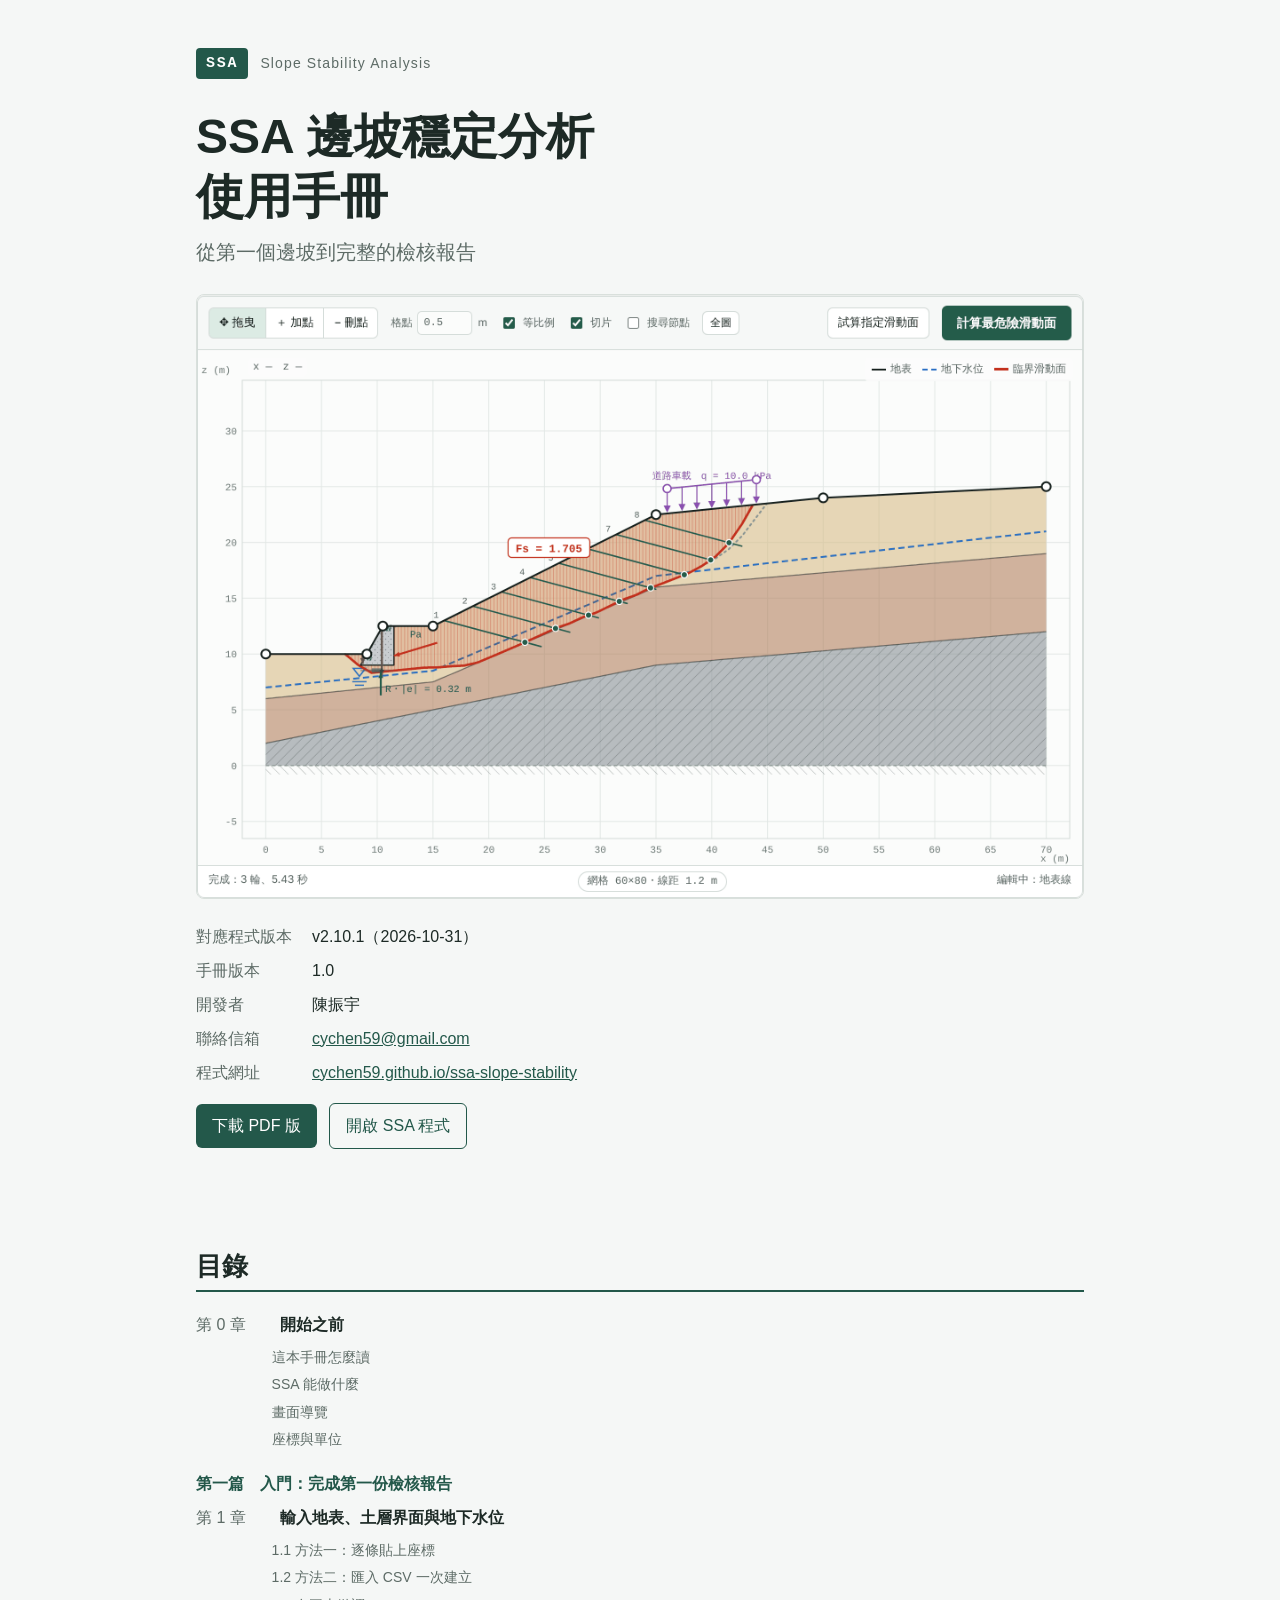
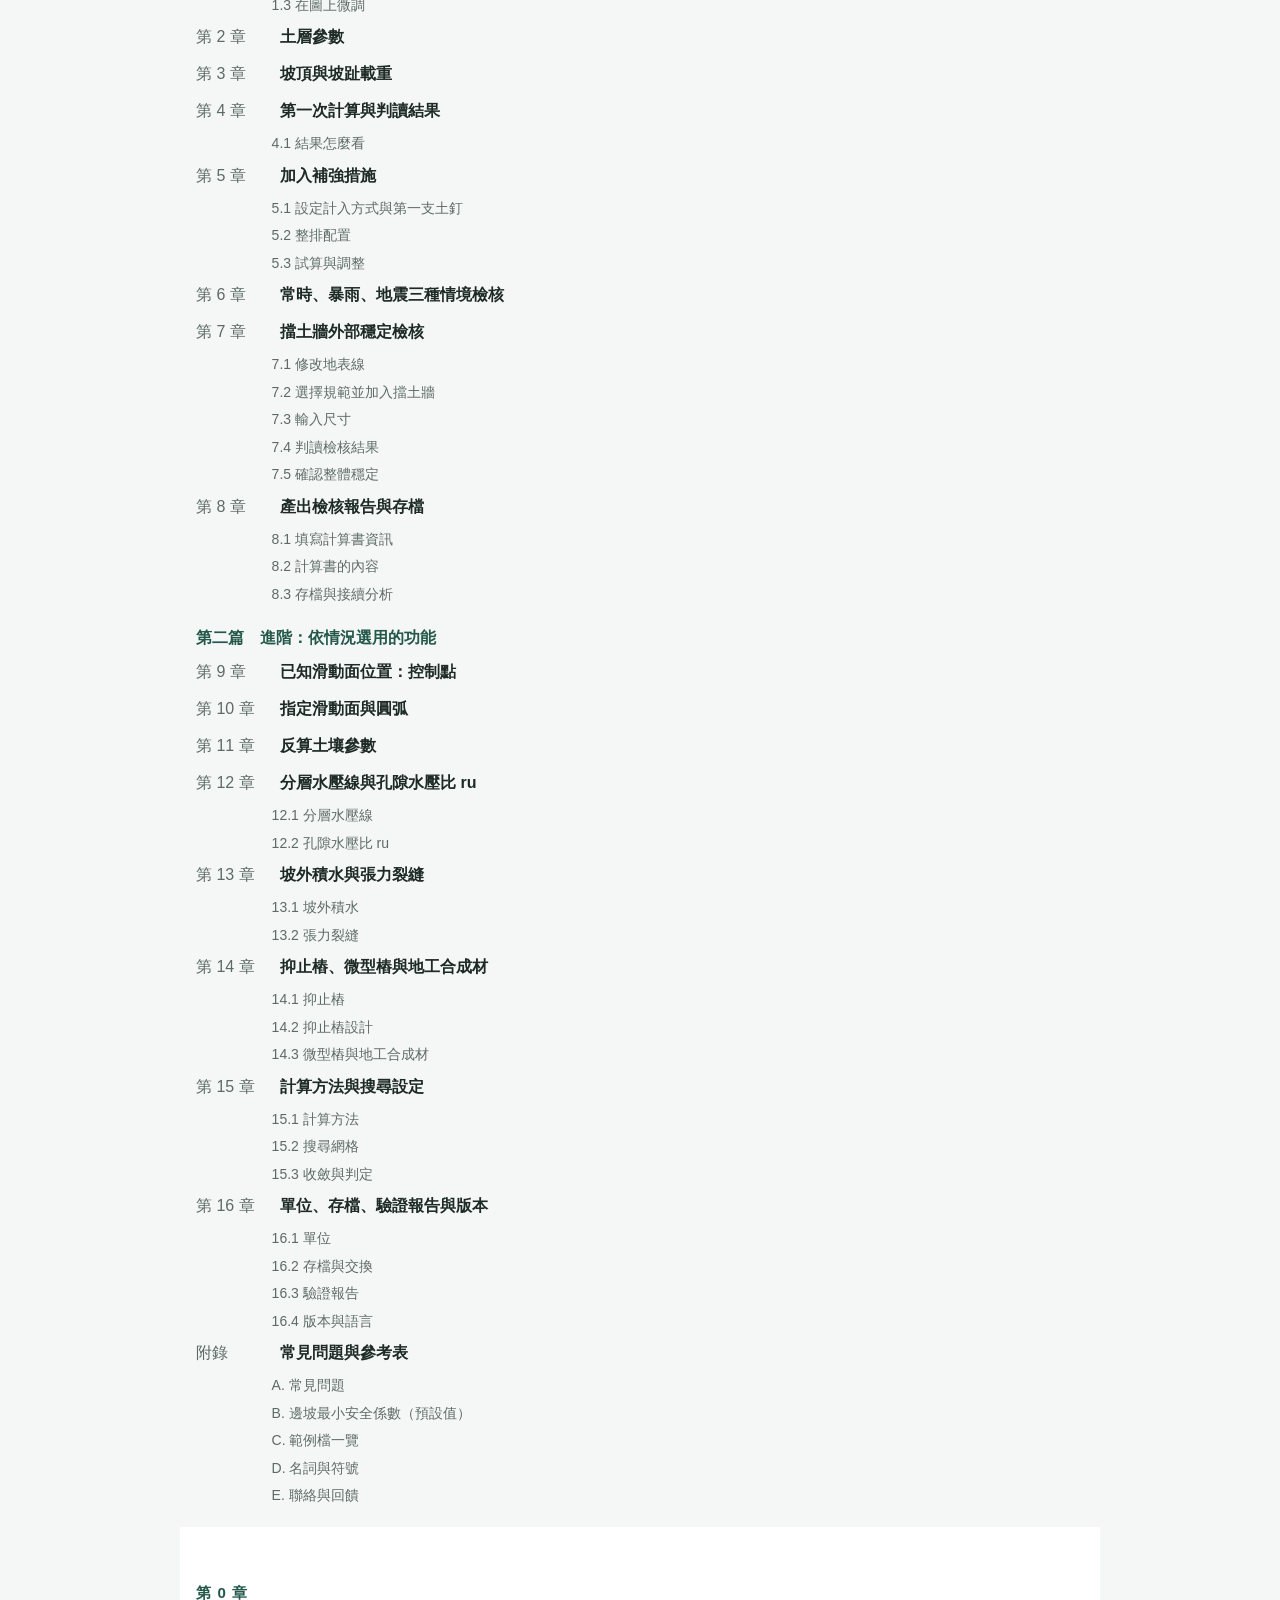
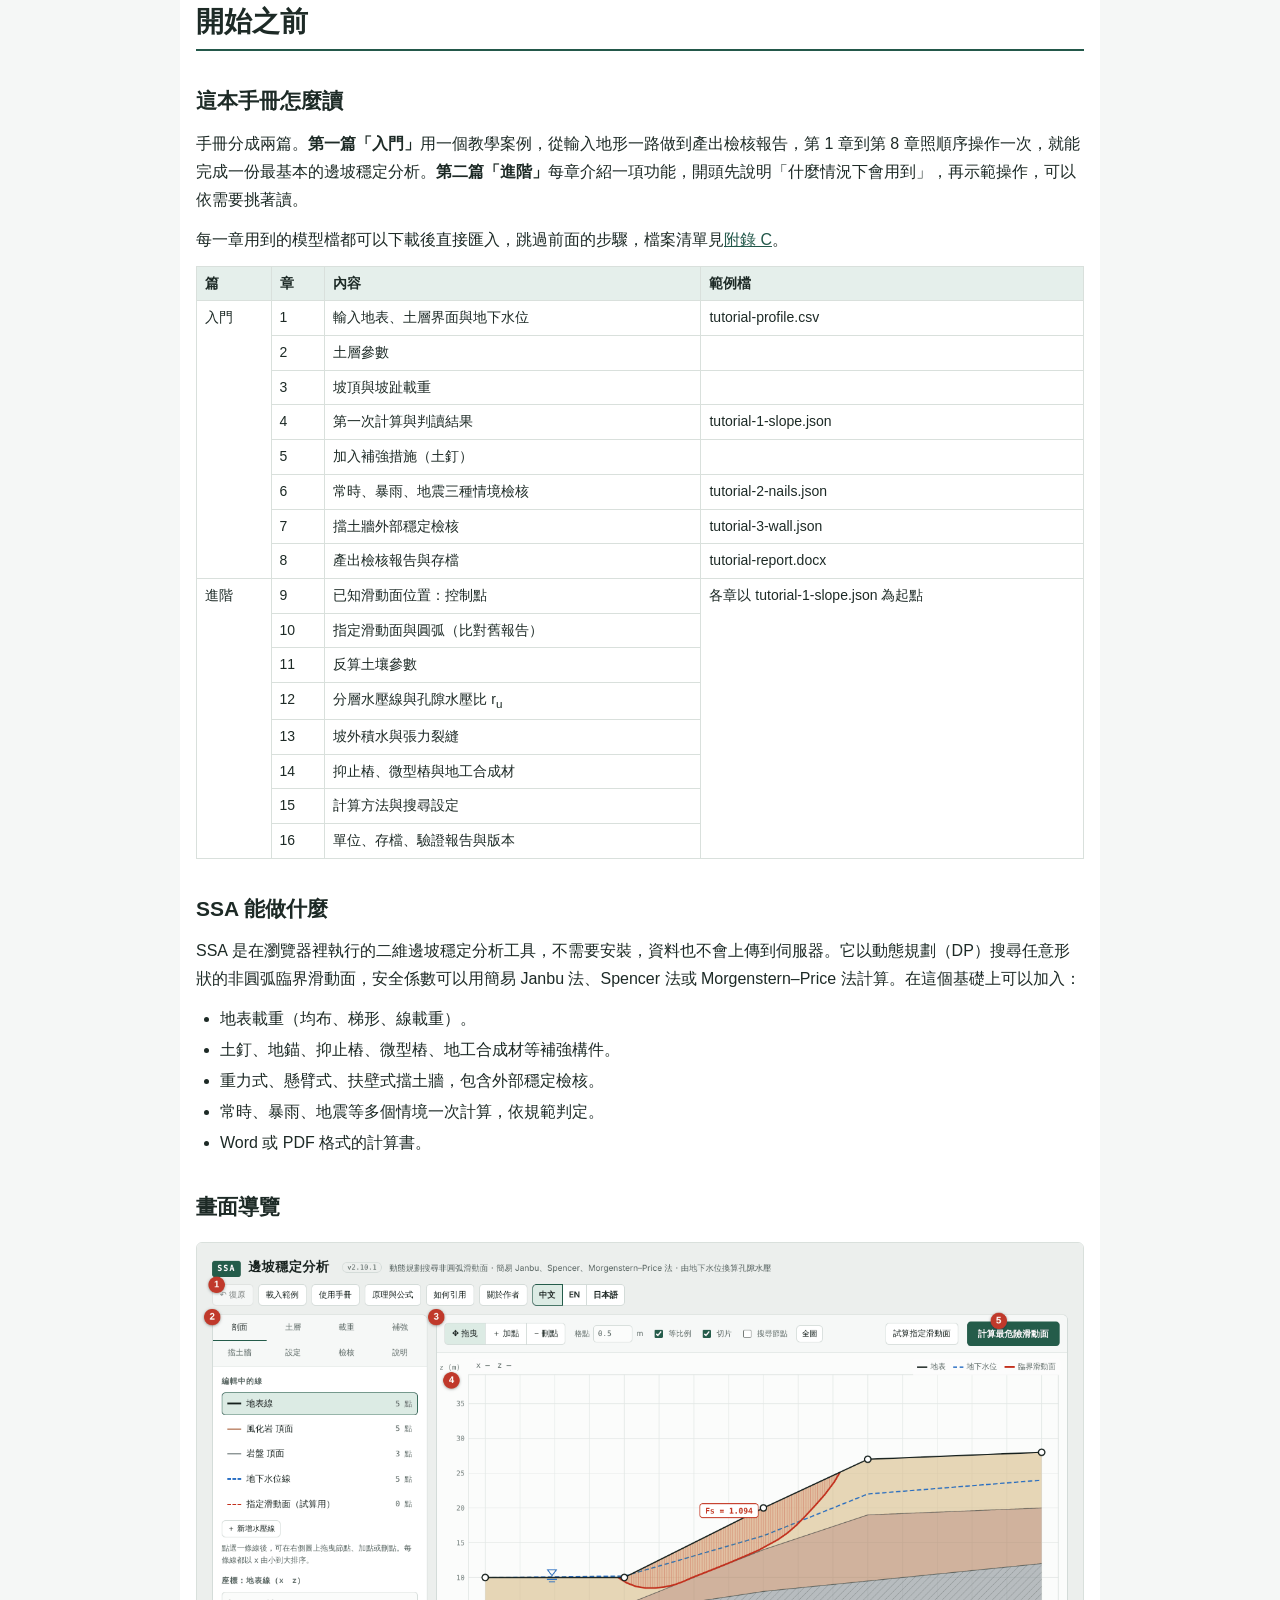
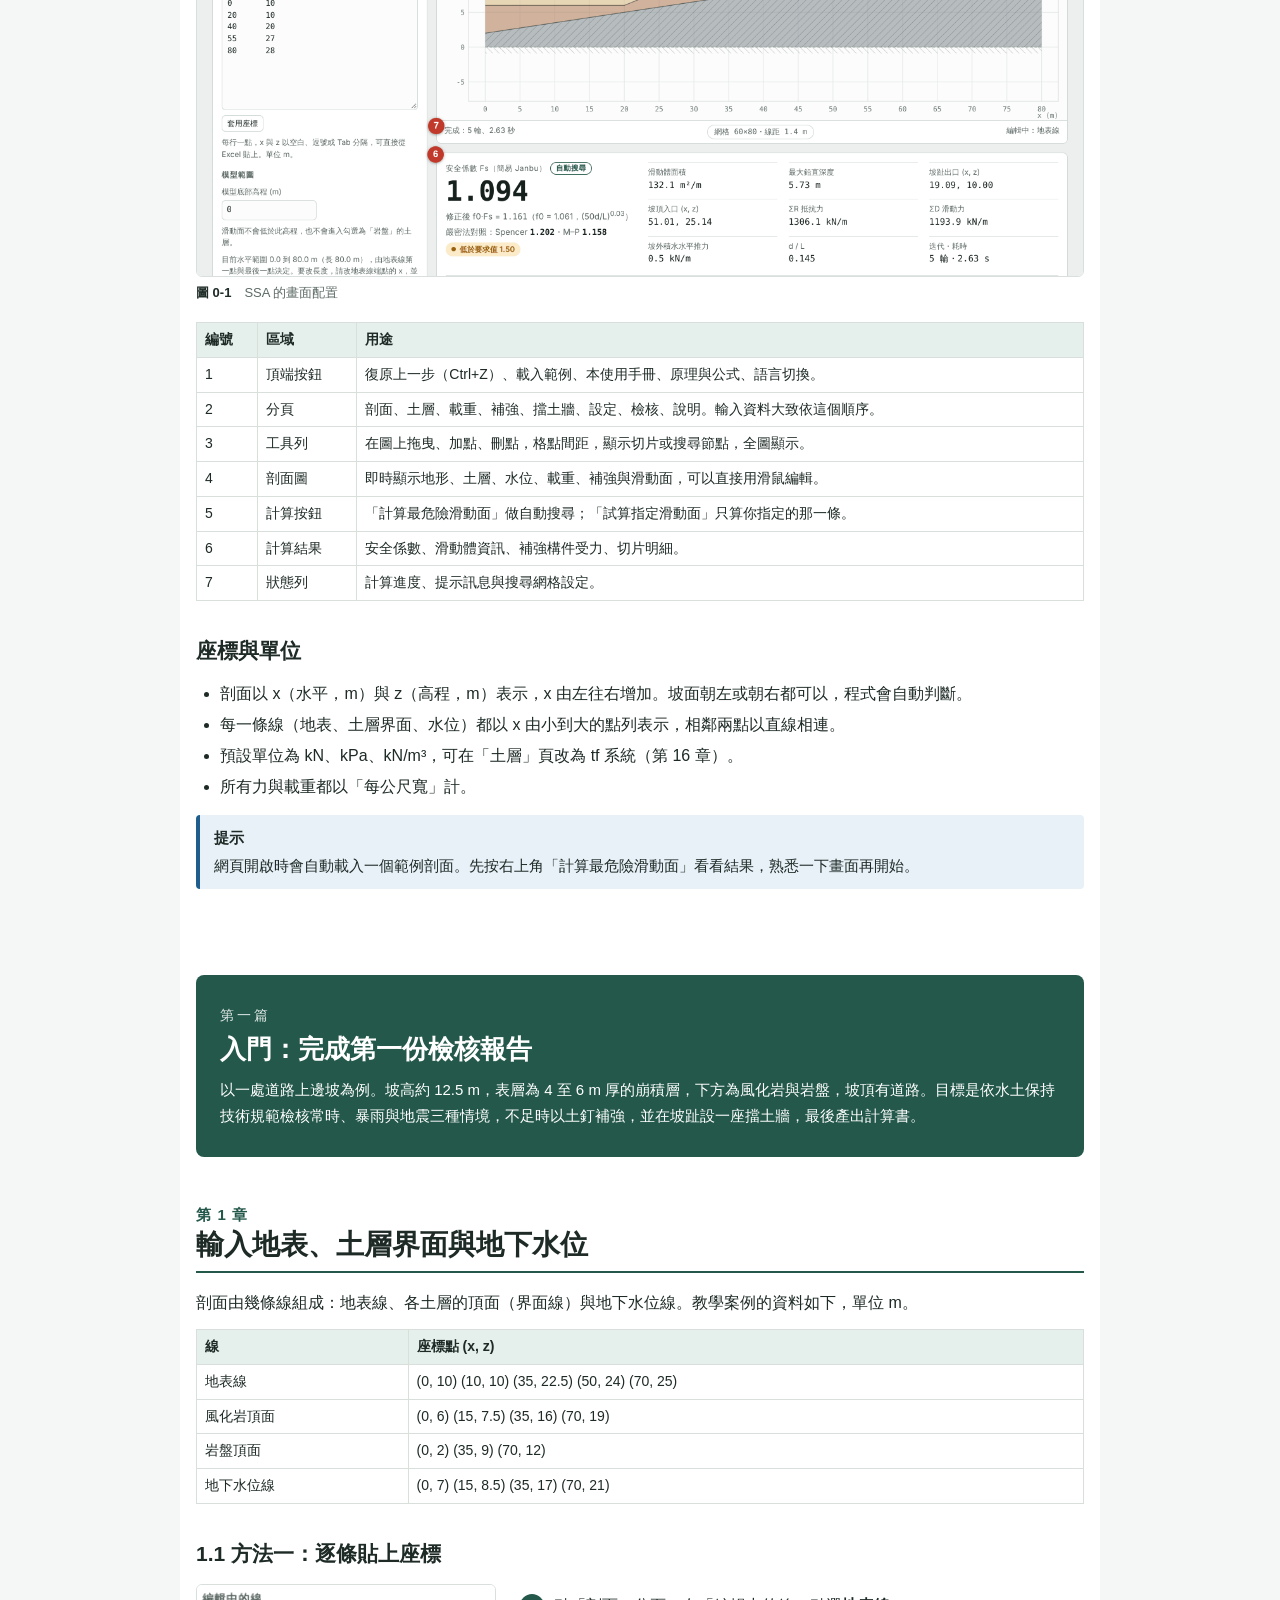
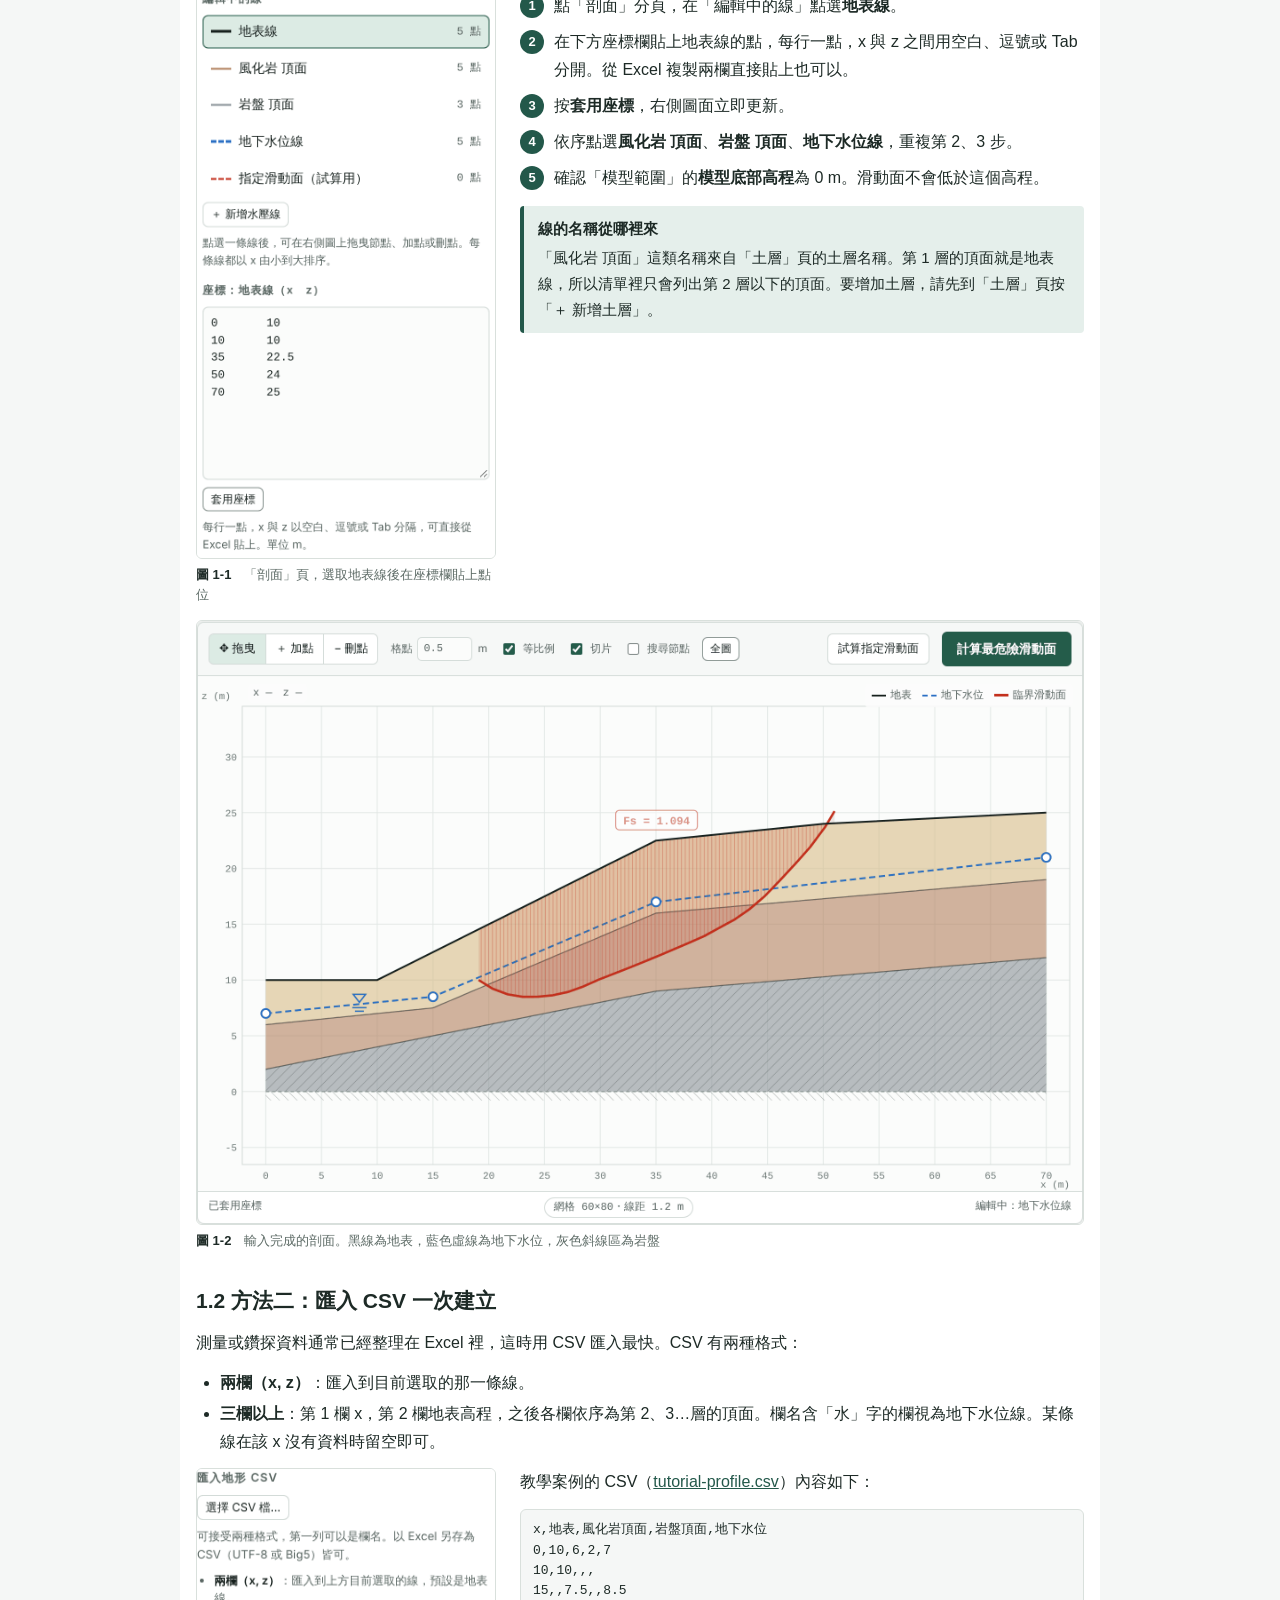
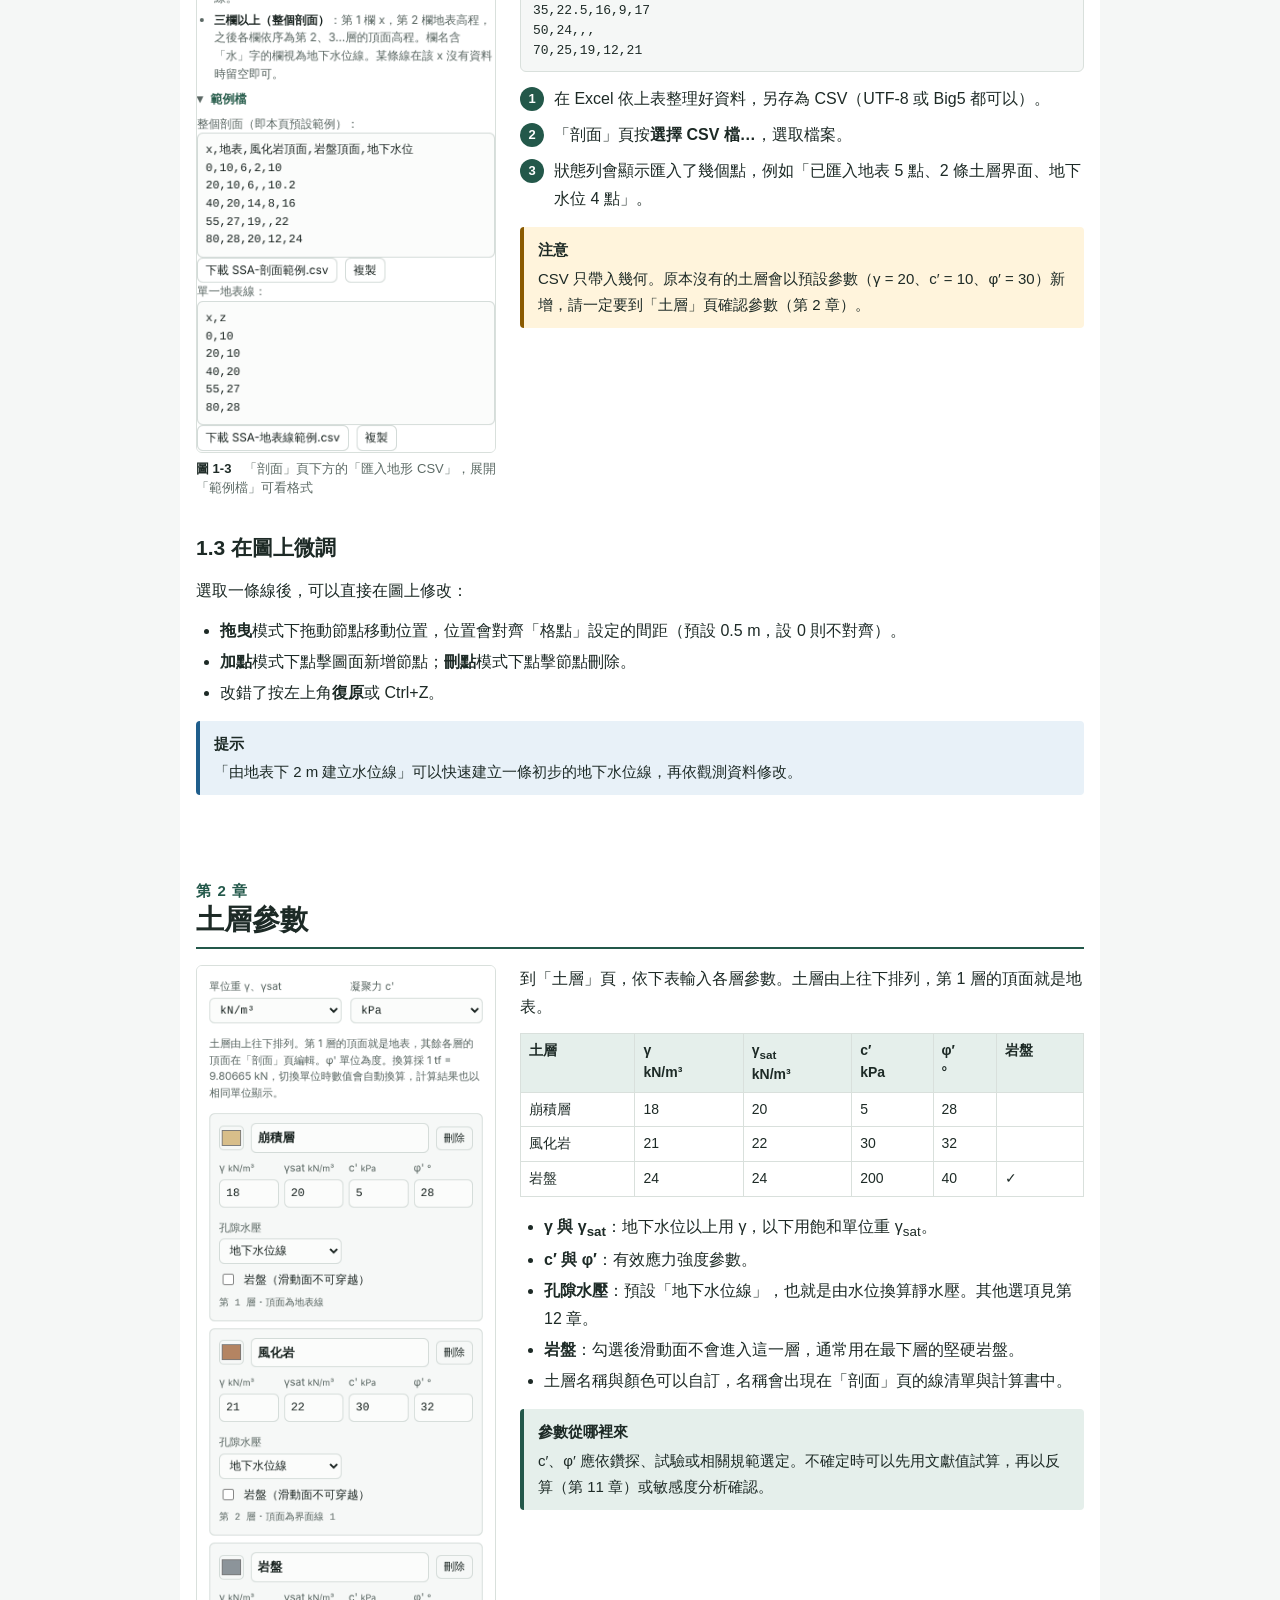
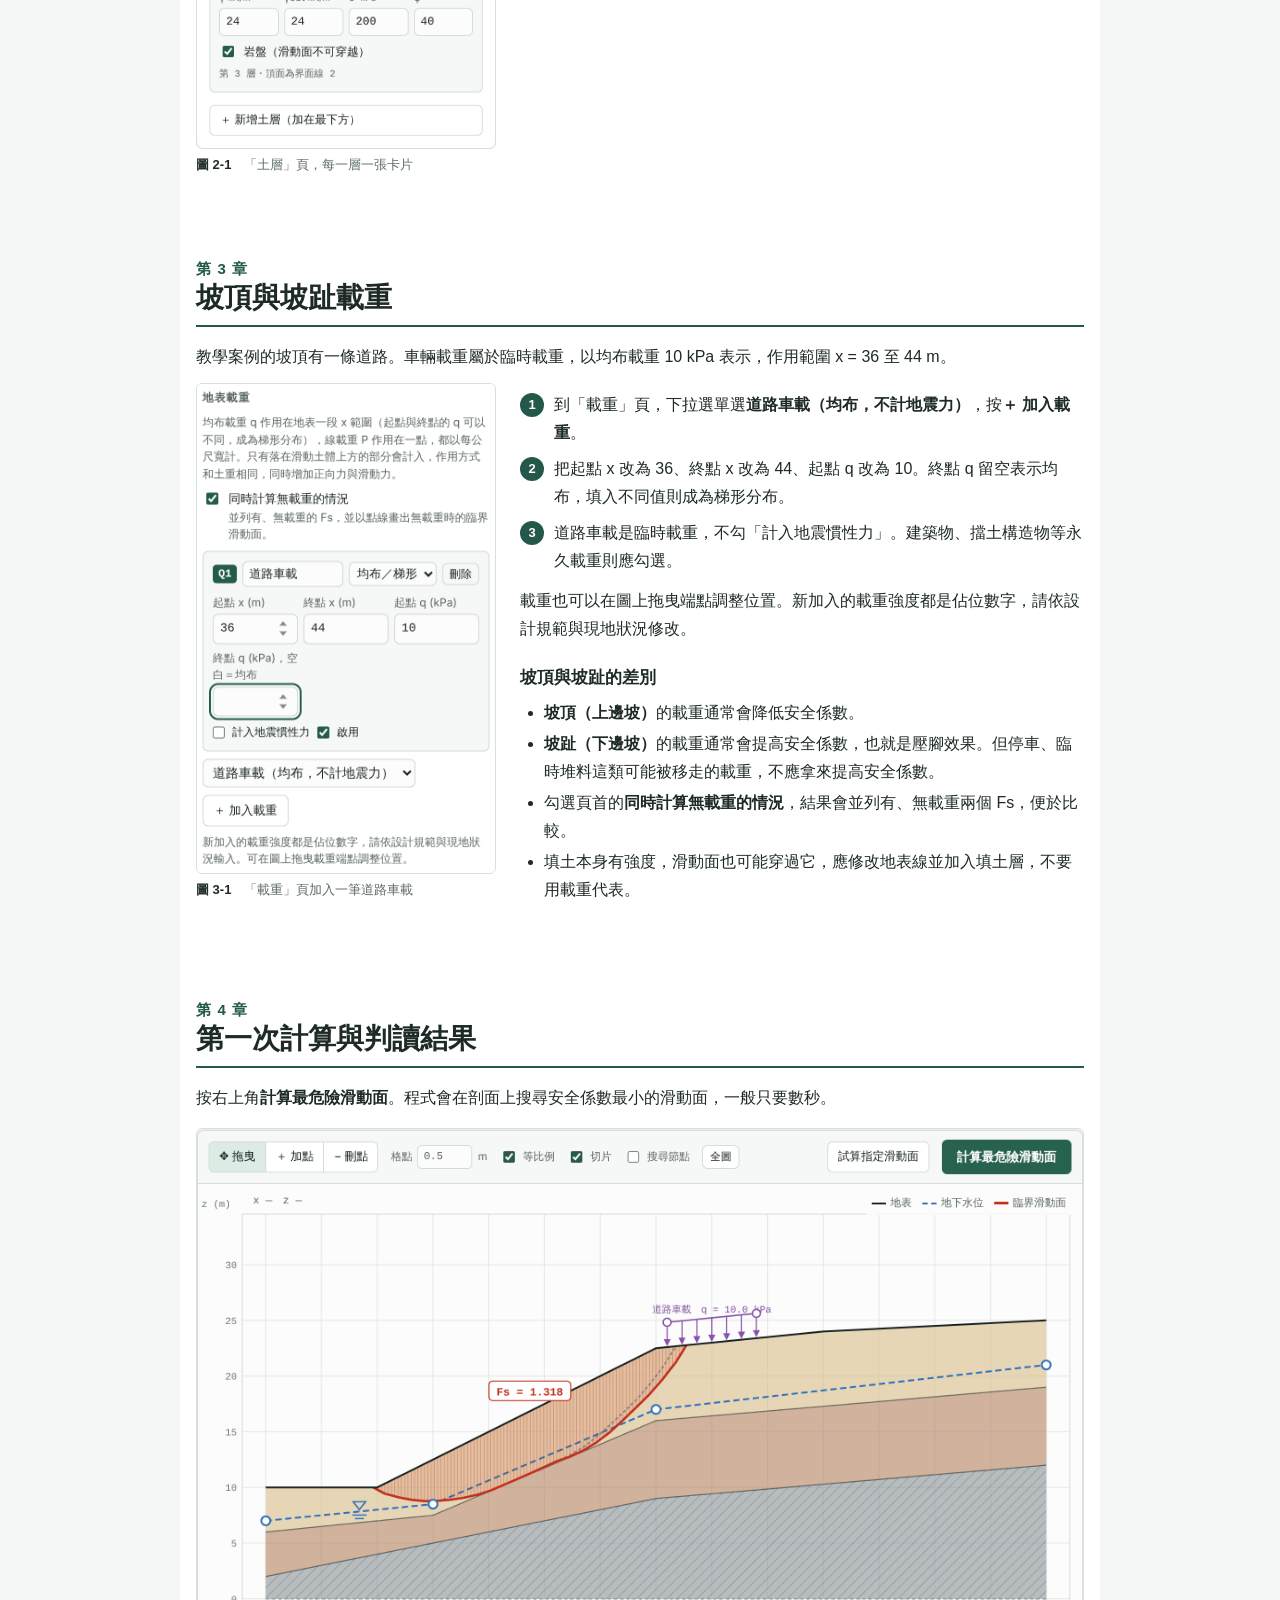
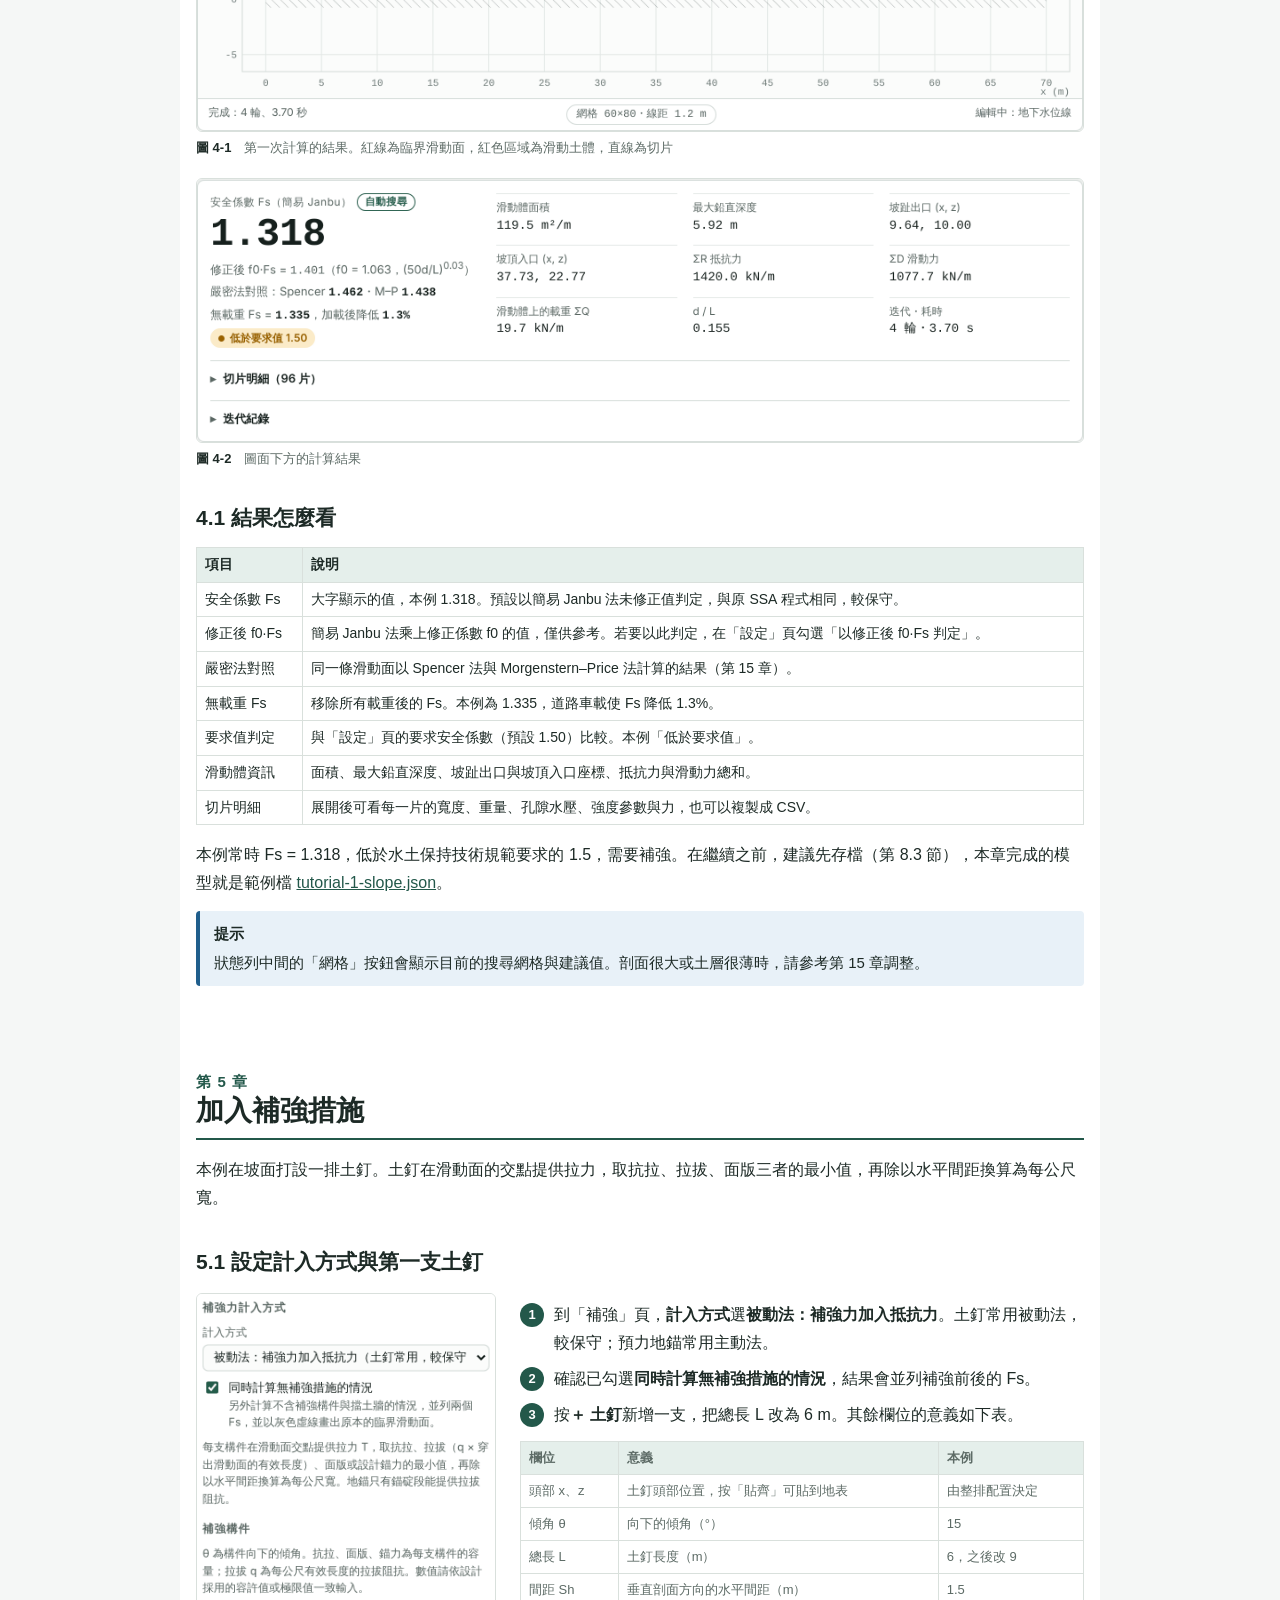
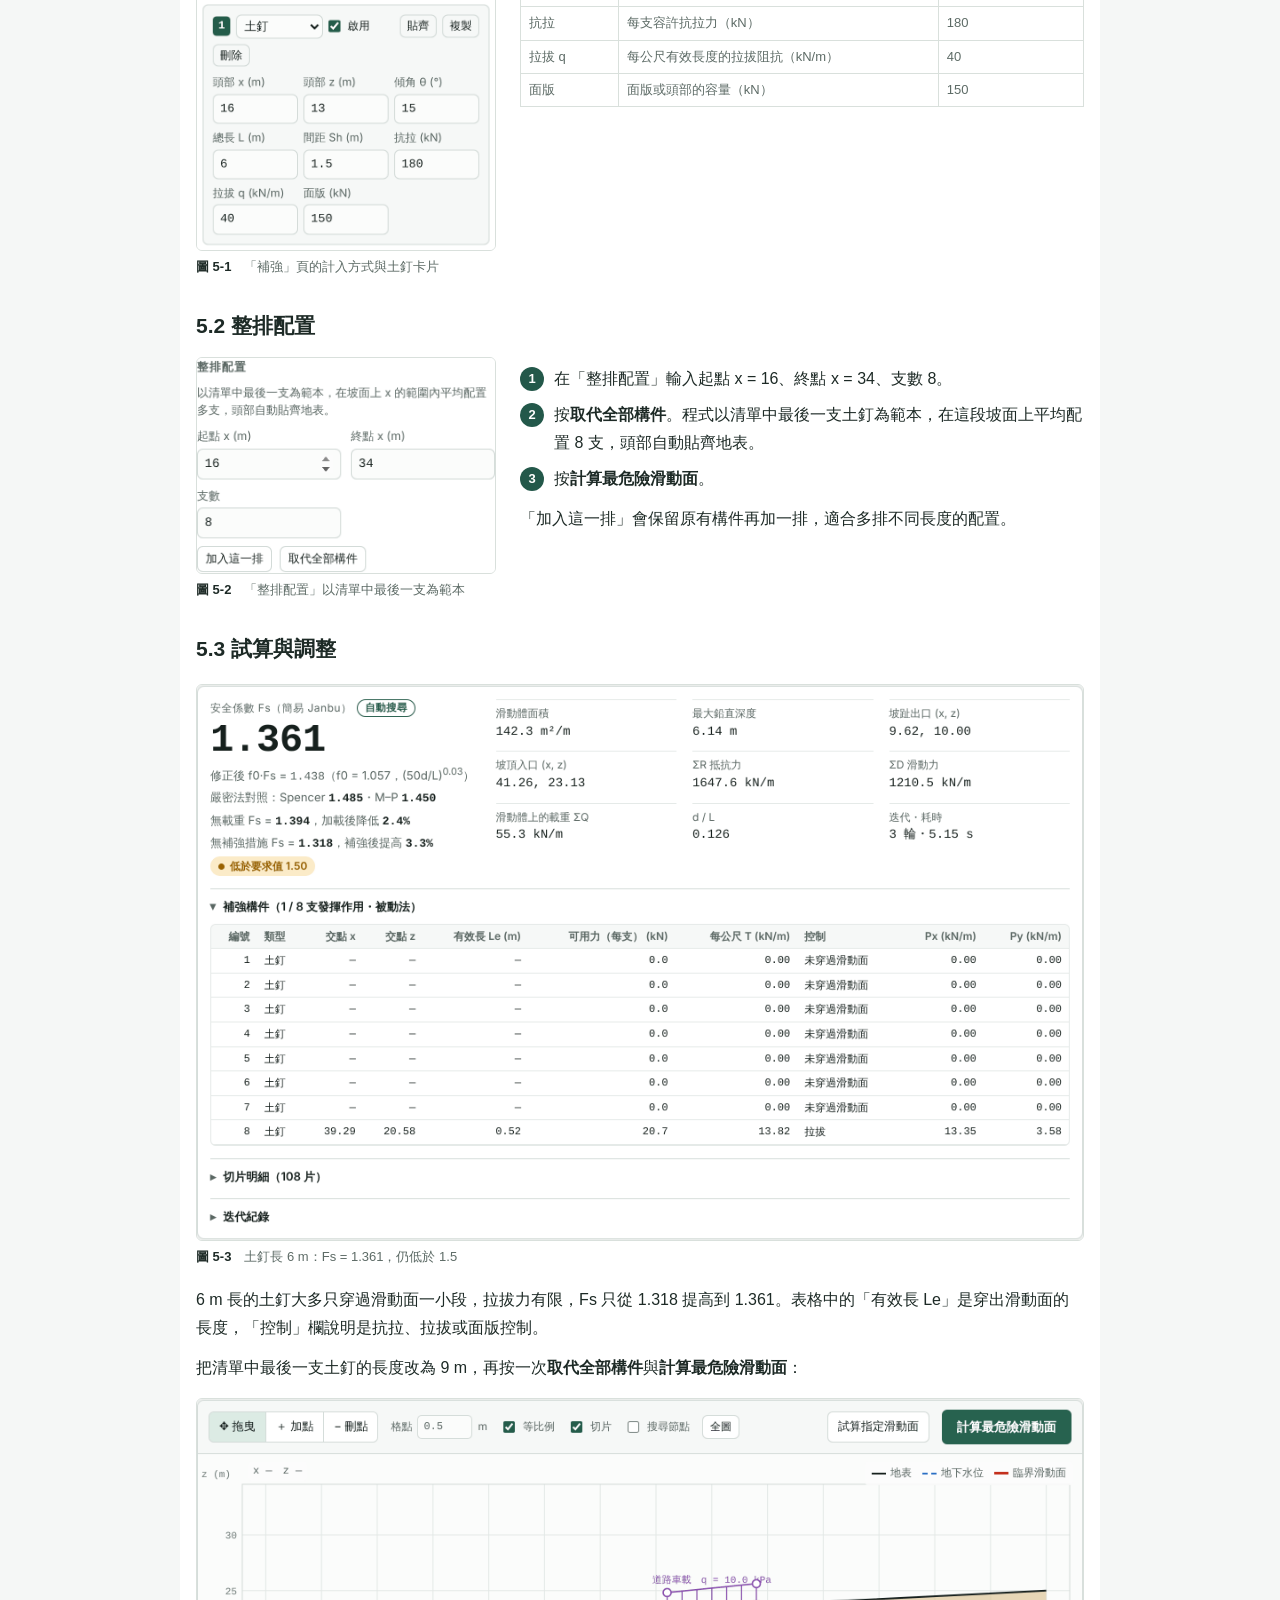
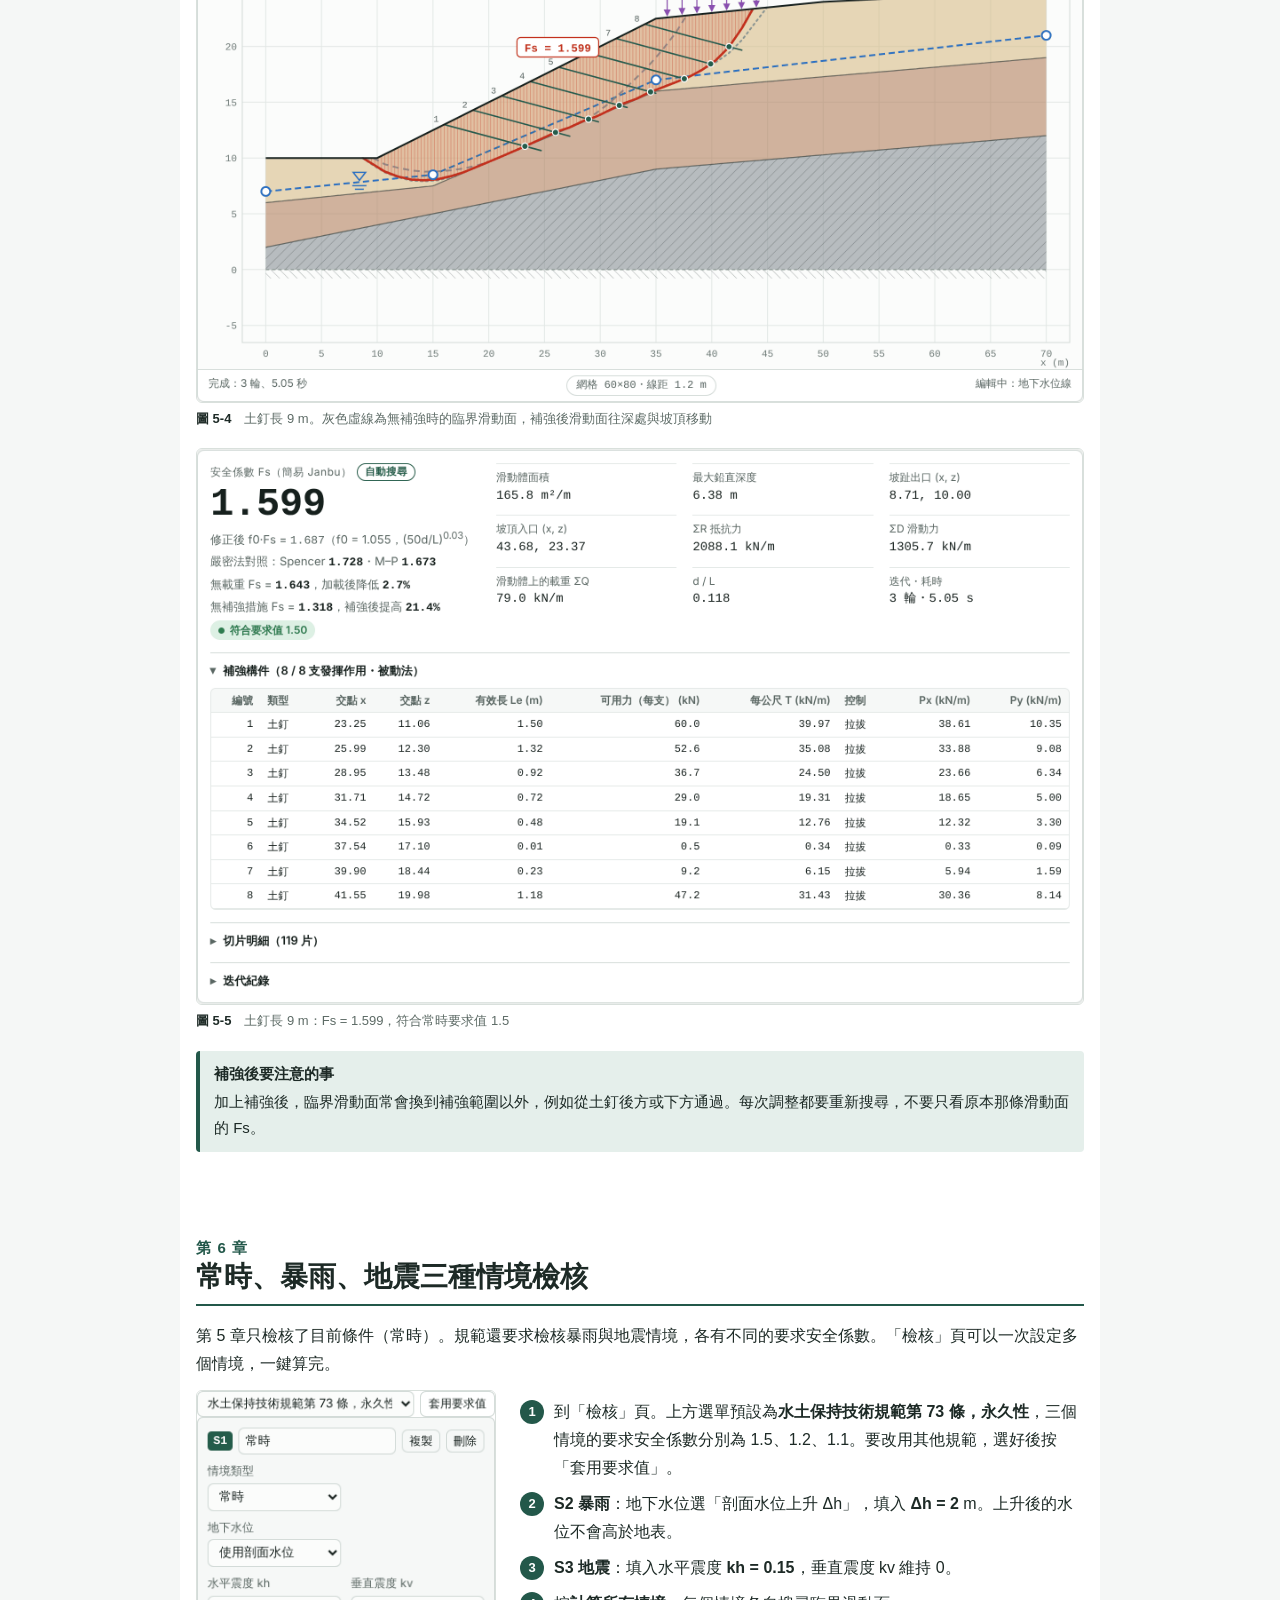
==== manual/index.html @ 5b6045b3 "提供作業手冊下載 提供作業手冊下載" ====
<!doctype html>
<html lang="zh-Hant">
<head>
<meta charset="utf-8">
<meta name="viewport" content="width=device-width, initial-scale=1">
<title>SSA 邊坡穩定分析 使用手冊</title>
<meta name="description" content="SSA 邊坡穩定分析網頁工具的使用手冊，從第一個邊坡到完整的檢核報告，再逐步介紹進階功能。">
<link rel="stylesheet" href="manual.css">
</head>
<body>
<!-- 手冊對應的程式版本：建置時會與 ../index.html 的 SSA_VERSION 比對 -->
<div id="meta" data-ssa-version="2.10.1" data-ssa-date="2026-10-31" data-manual-version="1.0" hidden></div>

<header class="cover" id="cover">
  <div class="cover-top"><span class="mark">SSA</span><span class="cover-kicker">Slope Stability Analysis</span></div>
  <h1>SSA 邊坡穩定分析<br>使用手冊</h1>
  <p class="cover-sub">從第一個邊坡到完整的檢核報告</p>
  <img class="cover-img" src="img/07-board-global.png" alt="教學案例：加入土釘與坡趾擋土牆後的臨界滑動面">
  <dl class="cover-meta">
    <dt>對應程式版本</dt><dd><span class="v-ssa">v2.10.1</span>（<span class="v-date">2026-10-31</span>）</dd>
    <dt>手冊版本</dt><dd><span class="v-man">1.0</span></dd>
    <dt>開發者</dt><dd>陳振宇</dd>
    <dt>聯絡信箱</dt><dd><a href="mailto:cychen59@gmail.com">cychen59@gmail.com</a></dd>
    <dt>程式網址</dt><dd><a href="https://cychen59.github.io/ssa-slope-stability/">cychen59.github.io/ssa-slope-stability</a></dd>
  </dl>
  <p class="cover-dl screen-only"><a class="btn" href="SSA-使用手冊.pdf">下載 PDF 版</a> <a class="btn ghost" href="../">開啟 SSA 程式</a></p>
</header>

<nav class="toc" id="toc" aria-label="目錄">
  <h2 class="toc-h">目錄</h2>
  <ol id="tocList"></ol>
</nav>

<main id="doc">

<!-- ================================================================ -->
<section class="chap" id="c0">
<h2><span class="cn">第 0 章</span>開始之前</h2>

<h3>這本手冊怎麼讀</h3>
<p>手冊分成兩篇。<b>第一篇「入門」</b>用一個教學案例，從輸入地形一路做到產出檢核報告，第 1 章到第 8 章照順序操作一次，就能完成一份最基本的邊坡穩定分析。<b>第二篇「進階」</b>每章介紹一項功能，開頭先說明「什麼情況下會用到」，再示範操作，可以依需要挑著讀。</p>
<p>每一章用到的模型檔都可以下載後直接匯入，跳過前面的步驟，檔案清單見<a href="#ax">附錄 C</a>。</p>

<table class="plain">
<thead><tr><th>篇</th><th>章</th><th>內容</th><th>範例檔</th></tr></thead>
<tbody>
<tr><td rowspan="8">入門</td><td>1</td><td>輸入地表、土層界面與地下水位</td><td>tutorial-profile.csv</td></tr>
<tr><td>2</td><td>土層參數</td><td></td></tr>
<tr><td>3</td><td>坡頂與坡趾載重</td><td></td></tr>
<tr><td>4</td><td>第一次計算與判讀結果</td><td>tutorial-1-slope.json</td></tr>
<tr><td>5</td><td>加入補強措施（土釘）</td><td></td></tr>
<tr><td>6</td><td>常時、暴雨、地震三種情境檢核</td><td>tutorial-2-nails.json</td></tr>
<tr><td>7</td><td>擋土牆外部穩定檢核</td><td>tutorial-3-wall.json</td></tr>
<tr><td>8</td><td>產出檢核報告與存檔</td><td>tutorial-report.docx</td></tr>
<tr><td rowspan="8">進階</td><td>9</td><td>已知滑動面位置：控制點</td><td rowspan="8">各章以 tutorial-1-slope.json 為起點</td></tr>
<tr><td>10</td><td>指定滑動面與圓弧（比對舊報告）</td></tr>
<tr><td>11</td><td>反算土壤參數</td></tr>
<tr><td>12</td><td>分層水壓線與孔隙水壓比 r<sub>u</sub></td></tr>
<tr><td>13</td><td>坡外積水與張力裂縫</td></tr>
<tr><td>14</td><td>抑止樁、微型樁與地工合成材</td></tr>
<tr><td>15</td><td>計算方法與搜尋設定</td></tr>
<tr><td>16</td><td>單位、存檔、驗證報告與版本</td></tr>
</tbody>
</table>

<h3>SSA 能做什麼</h3>
<p>SSA 是在瀏覽器裡執行的二維邊坡穩定分析工具，不需要安裝，資料也不會上傳到伺服器。它以動態規劃（DP）搜尋任意形狀的非圓弧臨界滑動面，安全係數可以用簡易 Janbu 法、Spencer 法或 Morgenstern–Price 法計算。在這個基礎上可以加入：</p>
<ul>
<li>地表載重（均布、梯形、線載重）。</li>
<li>土釘、地錨、抑止樁、微型樁、地工合成材等補強構件。</li>
<li>重力式、懸臂式、扶壁式擋土牆，包含外部穩定檢核。</li>
<li>常時、暴雨、地震等多個情境一次計算，依規範判定。</li>
<li>Word 或 PDF 格式的計算書。</li>
</ul>

<h3>畫面導覽</h3>
<figure class="wide"><img src="img/00-overview.png" alt="SSA 畫面導覽"><figcaption>SSA 的畫面配置</figcaption></figure>
<table class="plain">
<thead><tr><th>編號</th><th>區域</th><th>用途</th></tr></thead>
<tbody>
<tr><td>1</td><td>頂端按鈕</td><td>復原上一步（Ctrl+Z）、載入範例、本使用手冊、原理與公式、語言切換。</td></tr>
<tr><td>2</td><td>分頁</td><td>剖面、土層、載重、補強、擋土牆、設定、檢核、說明。輸入資料大致依這個順序。</td></tr>
<tr><td>3</td><td>工具列</td><td>在圖上拖曳、加點、刪點，格點間距，顯示切片或搜尋節點，全圖顯示。</td></tr>
<tr><td>4</td><td>剖面圖</td><td>即時顯示地形、土層、水位、載重、補強與滑動面，可以直接用滑鼠編輯。</td></tr>
<tr><td>5</td><td>計算按鈕</td><td>「計算最危險滑動面」做自動搜尋；「試算指定滑動面」只算你指定的那一條。</td></tr>
<tr><td>6</td><td>計算結果</td><td>安全係數、滑動體資訊、補強構件受力、切片明細。</td></tr>
<tr><td>7</td><td>狀態列</td><td>計算進度、提示訊息與搜尋網格設定。</td></tr>
</tbody>
</table>

<h3>座標與單位</h3>
<ul>
<li>剖面以 x（水平，m）與 z（高程，m）表示，x 由左往右增加。坡面朝左或朝右都可以，程式會自動判斷。</li>
<li>每一條線（地表、土層界面、水位）都以 x 由小到大的點列表示，相鄰兩點以直線相連。</li>
<li>預設單位為 kN、kPa、kN/m³，可在「土層」頁改為 tf 系統（第 16 章）。</li>
<li>所有力與載重都以「每公尺寬」計。</li>
</ul>
<div class="note tip"><b>提示</b>網頁開啟時會自動載入一個範例剖面。先按右上角「計算最危險滑動面」看看結果，熟悉一下畫面再開始。</div>
</section>

<!-- ================================================================ -->
<div class="part" id="part1"><p class="part-no">第一篇</p><p class="part-title">入門：完成第一份檢核報告</p>
<p class="part-desc">以一處道路上邊坡為例。坡高約 12.5 m，表層為 4 至 6 m 厚的崩積層，下方為風化岩與岩盤，坡頂有道路。目標是依水土保持技術規範檢核常時、暴雨與地震三種情境，不足時以土釘補強，並在坡趾設一座擋土牆，最後產出計算書。</p></div>

<section class="chap" id="c1">
<h2><span class="cn">第 1 章</span>輸入地表、土層界面與地下水位</h2>
<p>剖面由幾條線組成：地表線、各土層的頂面（界面線）與地下水位線。教學案例的資料如下，單位 m。</p>
<table class="data">
<thead><tr><th>線</th><th>座標點 (x, z)</th></tr></thead>
<tbody>
<tr><td>地表線</td><td>(0, 10) (10, 10) (35, 22.5) (50, 24) (70, 25)</td></tr>
<tr><td>風化岩頂面</td><td>(0, 6) (15, 7.5) (35, 16) (70, 19)</td></tr>
<tr><td>岩盤頂面</td><td>(0, 2) (35, 9) (70, 12)</td></tr>
<tr><td>地下水位線</td><td>(0, 7) (15, 8.5) (35, 17) (70, 21)</td></tr>
</tbody>
</table>

<h3>1.1 方法一：逐條貼上座標</h3>
<div class="fig-row">
<figure class="side"><img src="img/01-ground.png" alt="剖面頁的線清單與座標欄"><figcaption>「剖面」頁，選取地表線後在座標欄貼上點位</figcaption></figure>
<div>
<ol class="steps">
<li>點「剖面」分頁，在「編輯中的線」點選<b>地表線</b>。</li>
<li>在下方座標欄貼上地表線的點，每行一點，x 與 z 之間用空白、逗號或 Tab 分開。從 Excel 複製兩欄直接貼上也可以。</li>
<li>按<b>套用座標</b>，右側圖面立即更新。</li>
<li>依序點選<b>風化岩 頂面</b>、<b>岩盤 頂面</b>、<b>地下水位線</b>，重複第 2、3 步。</li>
<li>確認「模型範圍」的<b>模型底部高程</b>為 0 m。滑動面不會低於這個高程。</li>
</ol>
<div class="note"><b>線的名稱從哪裡來</b>「風化岩 頂面」這類名稱來自「土層」頁的土層名稱。第 1 層的頂面就是地表線，所以清單裡只會列出第 2 層以下的頂面。要增加土層，請先到「土層」頁按「＋ 新增土層」。</div>
</div>
</div>
<figure class="wide"><img src="img/01-profile.png" alt="輸入完成的剖面"><figcaption>輸入完成的剖面。黑線為地表，藍色虛線為地下水位，灰色斜線區為岩盤</figcaption></figure>

<h3>1.2 方法二：匯入 CSV 一次建立</h3>
<p>測量或鑽探資料通常已經整理在 Excel 裡，這時用 CSV 匯入最快。CSV 有兩種格式：</p>
<ul>
<li><b>兩欄（x, z）</b>：匯入到目前選取的那一條線。</li>
<li><b>三欄以上</b>：第 1 欄 x，第 2 欄地表高程，之後各欄依序為第 2、3…層的頂面。欄名含「水」字的欄視為地下水位線。某條線在該 x 沒有資料時留空即可。</li>
</ul>
<div class="fig-row">
<figure class="side"><img src="img/01-csv.png" alt="匯入地形 CSV 區塊"><figcaption>「剖面」頁下方的「匯入地形 CSV」，展開「範例檔」可看格式</figcaption></figure>
<div>
<p>教學案例的 CSV（<a href="examples/tutorial-profile.csv">tutorial-profile.csv</a>）內容如下：</p>
<pre class="code">x,地表,風化岩頂面,岩盤頂面,地下水位
0,10,6,2,7
10,10,,,
15,,7.5,,8.5
35,22.5,16,9,17
50,24,,,
70,25,19,12,21</pre>
<ol class="steps">
<li>在 Excel 依上表整理好資料，另存為 CSV（UTF-8 或 Big5 都可以）。</li>
<li>「剖面」頁按<b>選擇 CSV 檔…</b>，選取檔案。</li>
<li>狀態列會顯示匯入了幾個點，例如「已匯入地表 5 點、2 條土層界面、地下水位 4 點」。</li>
</ol>
<div class="note warn"><b>注意</b>CSV 只帶入幾何。原本沒有的土層會以預設參數（γ = 20、c′ = 10、φ′ = 30）新增，請一定要到「土層」頁確認參數（第 2 章）。</div>
</div>
</div>

<h3>1.3 在圖上微調</h3>
<p>選取一條線後，可以直接在圖上修改：</p>
<ul>
<li><b>拖曳</b>模式下拖動節點移動位置，位置會對齊「格點」設定的間距（預設 0.5 m，設 0 則不對齊）。</li>
<li><b>加點</b>模式下點擊圖面新增節點；<b>刪點</b>模式下點擊節點刪除。</li>
<li>改錯了按左上角<b>復原</b>或 Ctrl+Z。</li>
</ul>
<div class="note tip"><b>提示</b>「由地表下 2 m 建立水位線」可以快速建立一條初步的地下水位線，再依觀測資料修改。</div>
</section>

<section class="chap" id="c2">
<h2><span class="cn">第 2 章</span>土層參數</h2>
<div class="fig-row">
<figure class="side"><img src="img/02-soils.png" alt="土層頁"><figcaption>「土層」頁，每一層一張卡片</figcaption></figure>
<div>
<p>到「土層」頁，依下表輸入各層參數。土層由上往下排列，第 1 層的頂面就是地表。</p>
<table class="data">
<thead><tr><th>土層</th><th>γ<br>kN/m³</th><th>γ<sub>sat</sub><br>kN/m³</th><th>c′<br>kPa</th><th>φ′<br>°</th><th>岩盤</th></tr></thead>
<tbody>
<tr><td>崩積層</td><td>18</td><td>20</td><td>5</td><td>28</td><td></td></tr>
<tr><td>風化岩</td><td>21</td><td>22</td><td>30</td><td>32</td><td></td></tr>
<tr><td>岩盤</td><td>24</td><td>24</td><td>200</td><td>40</td><td>✓</td></tr>
</tbody>
</table>
<ul>
<li><b>γ 與 γ<sub>sat</sub></b>：地下水位以上用 γ，以下用飽和單位重 γ<sub>sat</sub>。</li>
<li><b>c′ 與 φ′</b>：有效應力強度參數。</li>
<li><b>孔隙水壓</b>：預設「地下水位線」，也就是由水位換算靜水壓。其他選項見第 12 章。</li>
<li><b>岩盤</b>：勾選後滑動面不會進入這一層，通常用在最下層的堅硬岩盤。</li>
<li>土層名稱與顏色可以自訂，名稱會出現在「剖面」頁的線清單與計算書中。</li>
</ul>
<div class="note"><b>參數從哪裡來</b>c′、φ′ 應依鑽探、試驗或相關規範選定。不確定時可以先用文獻值試算，再以反算（第 11 章）或敏感度分析確認。</div>
</div>
</div>
</section>

<section class="chap" id="c3">
<h2><span class="cn">第 3 章</span>坡頂與坡趾載重</h2>
<p>教學案例的坡頂有一條道路。車輛載重屬於臨時載重，以均布載重 10 kPa 表示，作用範圍 x = 36 至 44 m。</p>
<div class="fig-row">
<figure class="side"><img src="img/03-load.png" alt="載重頁"><figcaption>「載重」頁加入一筆道路車載</figcaption></figure>
<div>
<ol class="steps">
<li>到「載重」頁，下拉選單選<b>道路車載（均布，不計地震力）</b>，按<b>＋ 加入載重</b>。</li>
<li>把起點 x 改為 36、終點 x 改為 44、起點 q 改為 10。終點 q 留空表示均布，填入不同值則成為梯形分布。</li>
<li>道路車載是臨時載重，不勾「計入地震慣性力」。建築物、擋土構造物等永久載重則應勾選。</li>
</ol>
<p>載重也可以在圖上拖曳端點調整位置。新加入的載重強度都是佔位數字，請依設計規範與現地狀況修改。</p>
<h4>坡頂與坡趾的差別</h4>
<ul>
<li><b>坡頂（上邊坡）</b>的載重通常會降低安全係數。</li>
<li><b>坡趾（下邊坡）</b>的載重通常會提高安全係數，也就是壓腳效果。但停車、臨時堆料這類可能被移走的載重，不應拿來提高安全係數。</li>
<li>勾選頁首的<b>同時計算無載重的情況</b>，結果會並列有、無載重兩個 Fs，便於比較。</li>
<li>填土本身有強度，滑動面也可能穿過它，應修改地表線並加入填土層，不要用載重代表。</li>
</ul>
</div>
</div>
</section>

<section class="chap" id="c4">
<h2><span class="cn">第 4 章</span>第一次計算與判讀結果</h2>
<p>按右上角<b>計算最危險滑動面</b>。程式會在剖面上搜尋安全係數最小的滑動面，一般只要數秒。</p>
<figure class="wide"><img src="img/04-board.png" alt="第一次計算的臨界滑動面"><figcaption>第一次計算的結果。紅線為臨界滑動面，紅色區域為滑動土體，直線為切片</figcaption></figure>
<figure class="wide"><img src="img/04-results.png" alt="計算結果摘要"><figcaption>圖面下方的計算結果</figcaption></figure>
<h3>4.1 結果怎麼看</h3>
<table class="plain">
<thead><tr><th>項目</th><th>說明</th></tr></thead>
<tbody>
<tr><td>安全係數 Fs</td><td>大字顯示的值，本例 1.318。預設以簡易 Janbu 法未修正值判定，與原 SSA 程式相同，較保守。</td></tr>
<tr><td>修正後 f0·Fs</td><td>簡易 Janbu 法乘上修正係數 f0 的值，僅供參考。若要以此判定，在「設定」頁勾選「以修正後 f0·Fs 判定」。</td></tr>
<tr><td>嚴密法對照</td><td>同一條滑動面以 Spencer 法與 Morgenstern–Price 法計算的結果（第 15 章）。</td></tr>
<tr><td>無載重 Fs</td><td>移除所有載重後的 Fs。本例為 1.335，道路車載使 Fs 降低 1.3%。</td></tr>
<tr><td>要求值判定</td><td>與「設定」頁的要求安全係數（預設 1.50）比較。本例「低於要求值」。</td></tr>
<tr><td>滑動體資訊</td><td>面積、最大鉛直深度、坡趾出口與坡頂入口座標、抵抗力與滑動力總和。</td></tr>
<tr><td>切片明細</td><td>展開後可看每一片的寬度、重量、孔隙水壓、強度參數與力，也可以複製成 CSV。</td></tr>
</tbody>
</table>
<p>本例常時 Fs = 1.318，低於水土保持技術規範要求的 1.5，需要補強。在繼續之前，建議先存檔（第 8.3 節），本章完成的模型就是範例檔 <a href="examples/tutorial-1-slope.json">tutorial-1-slope.json</a>。</p>
<div class="note tip"><b>提示</b>狀態列中間的「網格」按鈕會顯示目前的搜尋網格與建議值。剖面很大或土層很薄時，請參考第 15 章調整。</div>
</section>

<section class="chap" id="c5">
<h2><span class="cn">第 5 章</span>加入補強措施</h2>
<p>本例在坡面打設一排土釘。土釘在滑動面的交點提供拉力，取抗拉、拉拔、面版三者的最小值，再除以水平間距換算為每公尺寬。</p>

<h3>5.1 設定計入方式與第一支土釘</h3>
<div class="fig-row">
<figure class="side"><img src="img/05-nail.png" alt="補強頁與土釘卡片"><figcaption>「補強」頁的計入方式與土釘卡片</figcaption></figure>
<div>
<ol class="steps">
<li>到「補強」頁，<b>計入方式</b>選<b>被動法：補強力加入抵抗力</b>。土釘常用被動法，較保守；預力地錨常用主動法。</li>
<li>確認已勾選<b>同時計算無補強措施的情況</b>，結果會並列補強前後的 Fs。</li>
<li>按<b>＋ 土釘</b>新增一支，把總長 L 改為 6 m。其餘欄位的意義如下表。</li>
</ol>
<table class="data small">
<thead><tr><th>欄位</th><th>意義</th><th>本例</th></tr></thead>
<tbody>
<tr><td>頭部 x、z</td><td>土釘頭部位置，按「貼齊」可貼到地表</td><td>由整排配置決定</td></tr>
<tr><td>傾角 θ</td><td>向下的傾角（°）</td><td>15</td></tr>
<tr><td>總長 L</td><td>土釘長度（m）</td><td>6，之後改 9</td></tr>
<tr><td>間距 Sh</td><td>垂直剖面方向的水平間距（m）</td><td>1.5</td></tr>
<tr><td>抗拉</td><td>每支容許抗拉力（kN）</td><td>180</td></tr>
<tr><td>拉拔 q</td><td>每公尺有效長度的拉拔阻抗（kN/m）</td><td>40</td></tr>
<tr><td>面版</td><td>面版或頭部的容量（kN）</td><td>150</td></tr>
</tbody>
</table>
</div>
</div>

<h3>5.2 整排配置</h3>
<div class="fig-row">
<figure class="side"><img src="img/05-batch.png" alt="整排配置"><figcaption>「整排配置」以清單中最後一支為範本</figcaption></figure>
<div>
<ol class="steps">
<li>在「整排配置」輸入起點 x = 16、終點 x = 34、支數 8。</li>
<li>按<b>取代全部構件</b>。程式以清單中最後一支土釘為範本，在這段坡面上平均配置 8 支，頭部自動貼齊地表。</li>
<li>按<b>計算最危險滑動面</b>。</li>
</ol>
<p>「加入這一排」會保留原有構件再加一排，適合多排不同長度的配置。</p>
</div>
</div>

<h3>5.3 試算與調整</h3>
<figure class="wide"><img src="img/05-results-L6.png" alt="土釘長 6 m 的結果"><figcaption>土釘長 6 m：Fs = 1.361，仍低於 1.5</figcaption></figure>
<p>6 m 長的土釘大多只穿過滑動面一小段，拉拔力有限，Fs 只從 1.318 提高到 1.361。表格中的「有效長 Le」是穿出滑動面的長度，「控制」欄說明是抗拉、拉拔或面版控制。</p>
<p>把清單中最後一支土釘的長度改為 9 m，再按一次<b>取代全部構件</b>與<b>計算最危險滑動面</b>：</p>
<figure class="wide"><img src="img/05-board-L9.png" alt="土釘長 9 m 的臨界滑動面"><figcaption>土釘長 9 m。灰色虛線為無補強時的臨界滑動面，補強後滑動面往深處與坡頂移動</figcaption></figure>
<figure class="wide"><img src="img/05-results-L9.png" alt="土釘長 9 m 的結果"><figcaption>土釘長 9 m：Fs = 1.599，符合常時要求值 1.5</figcaption></figure>
<div class="note"><b>補強後要注意的事</b>加上補強後，臨界滑動面常會換到補強範圍以外，例如從土釘後方或下方通過。每次調整都要重新搜尋，不要只看原本那條滑動面的 Fs。</div>
</section>

<section class="chap" id="c6">
<h2><span class="cn">第 6 章</span>常時、暴雨、地震三種情境檢核</h2>
<p>第 5 章只檢核了目前條件（常時）。規範還要求檢核暴雨與地震情境，各有不同的要求安全係數。「檢核」頁可以一次設定多個情境，一鍵算完。</p>
<div class="fig-row">
<figure class="side"><img src="img/06-cases.png" alt="多情境設定"><figcaption>「檢核」頁的三個預設情境</figcaption></figure>
<div>
<ol class="steps">
<li>到「檢核」頁。上方選單預設為<b>水土保持技術規範第 73 條，永久性</b>，三個情境的要求安全係數分別為 1.5、1.2、1.1。要改用其他規範，選好後按「套用要求值」。</li>
<li><b>S2 暴雨</b>：地下水位選「剖面水位上升 Δh」，填入 <b>Δh = 2</b> m。上升後的水位不會高於地表。</li>
<li><b>S3 地震</b>：填入水平震度 <b>kh = 0.15</b>，垂直震度 kv 維持 0。</li>
<li>按<b>計算所有情境</b>。每個情境各自搜尋臨界滑動面。</li>
</ol>
<div class="note warn"><b>Δh 與 kh 要自己填</b>暴雨水位上升量與設計水平震度依案例、規範與工址條件而定，程式不預設。未填的情境會顯示「請輸入」而不計算。本例的 2 m 與 0.15 僅為示範。</div>
<p>每個情境卡片還可以設定：</p>
<ul>
<li><b>情境類型</b>：常時、暴雨／高水位、地震。「套用要求值」依類型填入要求安全係數，擋土牆檢核也依類型採用常時或地震時的要求值。</li>
<li><b>地下水位</b>：使用剖面水位、剖面水位上升 Δh、水位達地表、無地下水。</li>
<li><b>計入載重、計入補強與擋土牆</b>：可以分別關閉，檢討載重移除或補強失效的情況。</li>
<li>「複製」可以快速建立相似的情境，例如不同 Δh 的敏感度分析。</li>
</ul>
</div>
</div>
<figure class="mid"><img src="img/06-summary.png" alt="多情境檢核總表"><figcaption>檢核總表與各情境的臨界滑動面</figcaption></figure>
<p>三個情境都符合要求：常時 1.599 ≥ 1.5、暴雨 1.323 ≥ 1.2、地震 1.129 ≥ 1.1。總表可以按「複製總表 (CSV)」貼到 Excel，計算書也會列入這張表與各情境的滑動面圖。完成的模型為 <a href="examples/tutorial-2-nails.json">tutorial-2-nails.json</a>。</p>
<div class="note tip"><b>主畫面與情境的關係</b>主畫面的「計算最危險滑動面」使用「設定」頁的 kh、kv 與剖面水位；「檢核」頁的每個情境則各自取代這些值，兩者互不影響。</div>
</section>

<section class="chap" id="c7">
<h2><span class="cn">第 7 章</span>擋土牆外部穩定檢核</h2>
<p>假設坡趾要設一座重力式擋土牆，牆後回填成一個平台，作為坡面排水與維護通道。擋土牆在 SSA 裡要做兩種檢核：</p>
<ul>
<li><b>外部穩定</b>：把牆體當作剛體，檢核滑動、傾倒、偏心（合力位置）與基礎承載力。尺寸一改，結果立即更新。</li>
<li><b>整體穩定</b>：把牆視為不可穿越、計入重量的結構物，搜尋從牆底下或牆後方通過的滑動面。</li>
</ul>
<p>建議的順序是先調整尺寸通過外部穩定，再確認整體穩定。牆身與底版的配筋等結構設計不在本工具範圍內。</p>

<h3>7.1 修改地表線</h3>
<div class="fig-row">
<figure class="side"><img src="img/07-ground.png" alt="修改後的地表線"><figcaption>地表線改為牆前道路、牆頂與牆後平台</figcaption></figure>
<div>
<p>地表線要畫到牆頂並包含牆後的回填平台。到「剖面」頁選地表線，把座標改為：</p>
<pre class="code">0     10
9.07  10
10.5  12.5
15    12.5
35    22.5
50    24
70    25</pre>
<p>(9.07, 10) 到 (10.5, 12.5) 是牆的前坡面，(10.5, 12.5) 到 (15, 12.5) 是牆頂與牆後平台。牆前道路高程 10 m，牆底設在 9 m，埋入 1 m。</p>
<div class="note"><b>地表線與牆體</b>地表線只要大致沿著牆的外形即可。整體穩定計算時，牆體範圍以牆的形狀為準，牆內的土會被牆取代。</div>
</div>
</div>

<h3>7.2 選擇規範並加入擋土牆</h3>
<div class="fig-row">
<figure class="side"><img src="img/07-code.png" alt="檢核規範選單"><figcaption>「擋土牆」頁的檢核規範與要求值</figcaption></figure>
<div>
<p>到「擋土牆」頁。<b>檢核規範</b>預設為水土保持技術規範第 120 條，也可以改選建築物基礎構造設計規範或公路橋梁設計規範，下方表格會列出各項要求值。</p>
<table class="data small">
<thead><tr><th>規範</th><th>滑動</th><th>傾倒</th><th>合力位置</th><th>承載力</th></tr></thead>
<tbody>
<tr><td>水土保持技術規範第 120 條</td><td>1.5／1.2</td><td>2.0／1.5</td><td>土層 e ≤ B/6，岩盤 e ≤ B/4</td><td>3.0／3.0</td></tr>
<tr><td>建築物基礎構造設計規範 7.4 節</td><td>1.5／1.2</td><td>2.0／1.5</td><td>合力在底面內</td><td>3.0／2.0</td></tr>
<tr><td>公路橋梁設計規範 6.2.8 節</td><td>1.5／1.2</td><td>2.0／1.5</td><td>合力在底面內</td><td>3.0／2.0</td></tr>
</tbody>
</table>
<p class="small">表中斜線前為常時，後為地震時。使用前請以最新版規範條文確認。</p>
<p>按<b>＋ 重力式</b>加入一座擋土牆，再依下一節輸入尺寸。三種型式的按鈕分別是重力式、懸臂式、扶壁式，加入後也可以在卡片的型式選單切換。</p>
</div>
</div>

<h3>7.3 輸入尺寸</h3>
<div class="fig-row">
<figure class="side"><img src="img/07-wall-card.png" alt="擋土牆卡片"><figcaption>重力式擋土牆卡片</figcaption></figure>
<div>
<table class="data small">
<thead><tr><th>欄位</th><th>意義</th><th>本例</th></tr></thead>
<tbody>
<tr><td>前趾 x</td><td>牆底前緣（靠坡外側）的 x</td><td>8.5</td></tr>
<tr><td>底面 z</td><td>牆底高程</td><td>9</td></tr>
<tr><td>牆高 H</td><td>由牆底到牆頂</td><td>3.5</td></tr>
<tr><td>底寬 B</td><td>牆底寬度</td><td>3.0</td></tr>
<tr><td>頂寬 b</td><td>牆頂寬度（重力式）</td><td>1.0</td></tr>
<tr><td>單位重</td><td>牆體單位重</td><td>23.5 kN/m³</td></tr>
<tr><td>基礎</td><td>土層或岩盤，影響合力位置的容許範圍</td><td>土層</td></tr>
</tbody>
</table>
<p>重力式擋土牆的背面為鉛直，前面為斜面。懸臂式與扶壁式另有底版厚、趾長、牆身頂厚與底厚，扶壁式再加扶壁間距與厚度。牆的方向依坡面自動判斷，前趾永遠在坡外側。</p>
</div>
</div>

<h3>7.4 判讀檢核結果</h3>
<p>尺寸輸入後，下方的「外部穩定檢核」立即列出各情境的結果。各欄就是「檢核」頁啟用的情境，水位、震度與載重都跟著情境改變。</p>
<figure class="mid"><img src="img/07-check-1.png" alt="第一次檢核"><figcaption>第一次檢核：地震時滑動 Fs = 1.12，低於 1.2</figcaption></figure>
<p>常時與暴雨都通過，但地震時的抗滑動安全係數 1.12 不足。可行的對策有加大底寬、加設剪力榫，或計入牆前被動土壓。本例牆前道路下方有 1 m 埋入深度，且道路路基會長期存在，因此計入牆前被動土壓：</p>
<div class="fig-row">
<figure class="side"><img src="img/07-ext.png" alt="外部穩定設定"><figcaption>展開「外部穩定設定」</figcaption></figure>
<div>
<ol class="steps">
<li>展開卡片中的<b>外部穩定設定</b>。</li>
<li>勾選<b>滑動計入牆前被動土壓（折減 50%）</b>。</li>
</ol>
<p>這裡的其他選項：</p>
<ul>
<li><b>牆背摩擦角 δ</b>：重力式擋土牆用，留白時取 2φ′/3。</li>
<li><b>底面摩擦係數 μ</b>：留白時取 tan(2φ′/3)，φ′ 為基礎土的摩擦角。有試驗資料時可直接輸入。</li>
<li><b>承載力</b>：預設以 Meyerhof 公式計算極限承載力，也可以改為輸入容許承載力 q<sub>a</sub>。</li>
<li><b>背填土、基礎土的 φ′、c′、γ</b>：留白時自動取剖面中牆背中段與牆底下方的土層。牆後使用級配良好的回填料時，可在這裡指定。</li>
<li><b>排水良好</b>：勾選後不計牆後水壓與底面揚壓力。</li>
</ul>
</div>
</div>
<figure class="mid"><img src="img/07-check-2.png" alt="計入被動土壓後的檢核"><figcaption>計入被動土壓後三個情境都符合</figcaption></figure>
<p>展開「力系明細」可以看到背填土與基礎土的參數、土壓係數、土壓力合力與作用高度、水壓與揚壓力、重量、力矩與極限承載力，方便與手算核對。開著「擋土牆」頁時，剖面圖上會畫出牆重 W、土壓力 Pa、底面中間三分之一與合力位置。</p>
<figure class="mid"><img src="img/07-forces.png" alt="力系明細"><figcaption>展開「力系明細」可與手算核對</figcaption></figure>
<figure class="wide"><img src="img/07-board-forces.png" alt="擋土牆力系圖"><figcaption>開啟「擋土牆」頁時，圖上顯示牆重 W、土壓力 Pa、底面中間三分之一（綠色粗線）與合力位置 R（局部放大）</figcaption></figure>

<h3>7.5 確認整體穩定</h3>
<p>外部穩定通過後，按<b>計算最危險滑動面</b>，再到「檢核」頁按<b>計算所有情境</b>。這時擋土牆會以結構物的形式計入，滑動面只能從牆底下或牆後方通過。</p>
<figure class="wide"><img src="img/07-board-global.png" alt="含擋土牆的整體穩定"><figcaption>土釘加擋土牆後的臨界滑動面（常時 Fs = 1.705）</figcaption></figure>
<figure class="mid"><img src="img/07-summary.png" alt="含擋土牆的情境總表"><figcaption>含擋土牆後三個情境的檢核總表</figcaption></figure>
<p>擋土牆提供的壓腳效果讓三個情境的 Fs 都再提高一些。完成的模型為 <a href="examples/tutorial-3-wall.json">tutorial-3-wall.json</a>。</p>
<div class="note warn"><b>限制</b>牆後土壓力只計入均布載重，線載重不計。擋土牆外部穩定把牆當作剛體，牆身與底版的強度、配筋須另行設計檢核。</div>
</section>

<section class="chap" id="c8">
<h2><span class="cn">第 8 章</span>產出檢核報告與存檔</h2>
<h3>8.1 填寫計算書資訊</h3>
<div class="fig-row">
<figure class="side"><img src="img/08-report-form.png" alt="計算書輸出"><figcaption>「檢核」頁下方的計算書輸出</figcaption></figure>
<div>
<ol class="steps">
<li>先確認主畫面與「檢核」頁都是最新的計算結果。模型改過之後，結果區會標示「請重新計算」。</li>
<li>在「檢核」頁下方的<b>計算書輸出</b>填入計算書標題、案名、分析者與備註。</li>
<li>按<b>下載 Word (.docx)</b>，或按<b>列印／存成 PDF</b>，在列印視窗選「另存為 PDF」。</li>
</ol>
<p>Word 檔可以直接編修，例如加上公司格式或補充說明。</p>
</div>
</div>

<h3>8.2 計算書的內容</h3>
<figure class="wide"><img src="img/08-report-pages.png" alt="計算書頁面"><figcaption>教學案例產出的計算書（共 6 頁）</figcaption></figure>
<table class="plain">
<thead><tr><th>章節</th><th>內容</th></tr></thead>
<tbody>
<tr><td>封面資訊</td><td>案名、分析者、日期、程式版本與網址、計算方法。</td></tr>
<tr><td>1. 分析方法</td><td>使用的方法、孔隙水壓與地震力的處理方式。</td></tr>
<tr><td>2. 輸入資料</td><td>剖面幾何、土層參數、載重、補強構件、擋土牆、分析設定。</td></tr>
<tr><td>3. 擋土牆外部穩定</td><td>有擋土牆時才出現。方法、要求值與各情境的檢核表、力系明細。</td></tr>
<tr><td>4. 計算結果</td><td>剖面圖與臨界滑動面、安全係數、補強構件受力、切片明細。</td></tr>
<tr><td>5. 多情境檢核</td><td>有情境計算結果時才出現。總表與各情境的滑動面圖。</td></tr>
<tr><td>6. 附註</td><td>分析限制、參考文獻與程式版本。</td></tr>
</tbody>
</table>
<p>章節編號會依內容自動調整。教學案例的完整計算書可以下載 <a href="examples/tutorial-report.docx">Word 版</a> 或 <a href="examples/tutorial-report.pdf">PDF 版</a> 參考。</p>

<h3>8.3 存檔與接續分析</h3>
<div class="fig-row">
<figure class="side"><img src="img/08-save.png" alt="模型存取"><figcaption>「設定」頁最下方的模型存取</figcaption></figure>
<div>
<p>網頁關閉後模型不會保留，請記得存檔。</p>
<ol class="steps">
<li>到「設定」頁最下方的<b>模型存取</b>，按<b>儲存模型（JSON 檔）</b>。檔案包含地形、土層、水位、載重、補強、擋土牆、情境與所有設定。</li>
<li>下次開啟網頁，按<b>匯入模型…</b>選擇這個檔案，就能接續分析。</li>
</ol>
<p>也可以展開「以文字方式複製或貼上 JSON」，把模型內容貼到電子郵件或筆記中。</p>
</div>
</div>
<div class="note tip"><b>入門篇完成</b>到這裡已經完成一份包含補強、擋土牆與三種情境的檢核報告。接下來的進階篇，每章介紹一項在特定情況下才會用到的功能。</div>
</section>

<!-- ================================================================ -->
<div class="part" id="part2"><p class="part-no">第二篇</p><p class="part-title">進階：依情況選用的功能</p>
<p class="part-desc">每一章開頭的「什麼時候用」說明適用的情況。除了特別註明，各章都以入門篇第 4 章的模型 <a href="examples/tutorial-1-slope.json">tutorial-1-slope.json</a>（無補強）為起點，到「設定」頁按「匯入模型…」載入即可。</p></div>

<section class="chap" id="c9">
<h2><span class="cn">第 9 章</span>已知滑動面位置：控制點</h2>
<div class="when"><p class="when-h">什麼時候用</p>
<p>已經崩塌或正在滑動的邊坡，常有現地資料指出滑動面的位置，例如傾斜管、TDR 量到的剪動深度，鑽探岩心的剪裂帶，坡頂的崩崖與坡趾的隆起。這時自動搜尋出的「最危險滑動面」不一定是實際在動的那一條，應該讓搜尋的滑動面通過這些已知位置，再據以設計補強或反算參數。</p></div>
<p>以教學案例為例，假設坡面中段 x = 28 m 的傾斜管 BH-1 在地表下 8 m 量到明顯的剪動。</p>
<div class="fig-row">
<figure class="side"><img src="img/09-ctrl.png" alt="控制點設定"><figcaption>「剖面」頁的滑動面控制點</figcaption></figure>
<div>
<ol class="steps">
<li>到「剖面」頁的<b>滑動面控制點</b>，勾選<b>啟用控制點與出入口範圍</b>。</li>
<li>按<b>＋ 新增控制點</b>，名稱填孔號，位置 x = 28，地表下深度 = 8，容許 ±Δz = 0.3 m。程式會換算並顯示控制點高程 z = 11 m。</li>
<li>按<b>計算最危險滑動面</b>。搜尋只接受在 x = 28 m 處通過 z = 11 ± 0.3 m 的滑動面。</li>
</ol>
<p>另外兩個選項可以限制滑動面的兩端：</p>
<ul>
<li><b>限制坡趾出口範圍</b>：坡趾隆起、湧水或擋土牆變形的位置。</li>
<li><b>限制坡頂入口（崩崖）範圍</b>：坡頂張裂縫或崩崖的位置。</li>
</ul>
<p>控制點可以有多個，例如沿主測線的幾支傾斜管。按<b>以控制點建立指定滑動面</b>會把控制點與出入口連成一條滑動面，放到「指定滑動面」，作為第 10、11 章的起點。</p>
</div>
</div>
<figure class="wide"><img src="img/09-board.png" alt="通過控制點的臨界滑動面"><figcaption>通過 BH-1 控制點的臨界滑動面（Fs = 1.672），綠色菱形為控制點</figcaption></figure>
<p>本例通過控制點的滑動面 Fs = 1.672，比自由搜尋的 1.318 高很多。如果這處邊坡確實沿著 8 m 深的滑動面在動，代表現地的強度比假設的低，或水位比假設的高。這時應以這條滑動面做反算（第 11 章），用反算得到的參數設計補強，而不是直接採用自由搜尋的結果。</p>
<div class="note"><b>容許 ±Δz</b>設 0 表示滑動面必須精確通過該點。傾斜管讀數本身有剪動帶厚度，一般取 0.3 至 1 m。</div>
</section>

<section class="chap" id="c10">
<h2><span class="cn">第 10 章</span>指定滑動面與圓弧</h2>
<div class="when"><p class="when-h">什麼時候用</p>
<ul>
<li>審查舊報告或其他軟體的計算，要以同一條滑動面重算比對。</li>
<li>崩塌後由測量得到實際的滑動面，要計算它的安全係數或做反算。</li>
<li>只想知道某一條特定滑動面的 Fs，不做搜尋。</li>
</ul></div>
<p>指定滑動面放在「剖面」頁線清單中的<b>指定滑動面（試算用）</b>，建立的方式有五種：</p>
<ol>
<li>在座標欄貼上點位，按「套用座標」。</li>
<li>在圖上用「加點」模式逐點點出。</li>
<li>計算後按<b>複製目前的臨界滑動面</b>，再修改。</li>
<li>輸入<b>圓心與半徑</b>產生圓弧（本章示範）。</li>
<li>由控制點建立（第 9 章）。</li>
</ol>
<div class="fig-row">
<figure class="side"><img src="img/10-circle.png" alt="圓心半徑輸入"><figcaption>選取指定滑動面後出現圓心與半徑欄位</figcaption></figure>
<div>
<p>假設舊報告使用圓心 (14, 34)、半徑 26 m 的圓弧：</p>
<ol class="steps">
<li>在「剖面」頁點選<b>指定滑動面（試算用）</b>。</li>
<li>在座標欄下方輸入圓心 x = 14、圓心 z = 34、半徑 R = 26。</li>
<li>按<b>產生圓弧並試算</b>。程式只取圓弧低於地表的部分，轉成點列放入座標欄，並立即試算。</li>
</ol>
<p>之後修改其他條件，按工具列的<b>試算指定滑動面</b>即可重算這條圓弧。計算書會註明圓心與半徑。</p>
</div>
</div>
<figure class="wide"><img src="img/10-board.png" alt="圓弧試算結果"><figcaption>指定圓弧的試算結果（Fs = 1.768）</figcaption></figure>
<div class="note"><b>為什麼跟舊報告不一樣</b>比對時常見的差異來源有：方法不同（例如 Bishop 法與 Janbu 法）、孔隙水壓的計算方式、切片數、是否計入 f0 修正。SSA 對同一條滑動面也會同時列出 Spencer 法與 Morgenstern–Price 法的結果，可以作為比對基準。</div>
</section>

<section class="chap" id="c11">
<h2><span class="cn">第 11 章</span>反算土壤參數</h2>
<div class="when"><p class="when-h">什麼時候用</p>
<p>邊坡已經崩塌或正在滑動時，可以假設崩塌當時的 Fs 約等於 1.0，反求土層的強度參數。反算得到的參數反映現地的實際狀態，常比試驗值更適合用來設計整治工程。</p></div>
<p>假設教學案例在一場豪雨後沿著原本的臨界滑動面崩塌，當時的地下水位約比剖面水位高 2 m。</p>
<ol class="steps">
<li>按<b>計算最危險滑動面</b>，到「剖面」頁點選<b>指定滑動面</b>，按<b>複製目前的臨界滑動面</b>。實務上這裡應改用測量或控制點得到的實際滑動面。</li>
<li>把地下水位線改為崩塌當時的水位：(0, 9) (15, 10.5) (35, 19) (70, 23)。</li>
<li>按<b>試算指定滑動面</b>，本例 Fs = 1.069。</li>
<li>到「設定」頁的<b>反算分析</b>，反算土層選「自動」（取滑動面通過最長的土層），反算參數選<b>摩擦角 φ′（c′ 固定）</b>，目標 Fs = 1。</li>
<li>按<b>開始反算</b>。</li>
</ol>
<div class="fig-row">
<figure class="side"><img src="img/11-back.png" alt="反算結果"><figcaption>反算結果與 c′–φ′ 組合</figcaption></figure>
<div>
<p>結果顯示崩積層 φ′ = 26.12°（c′ = 5 kPa 固定）時 Fs 恰為 1.000。按<b>套用到土層並試算</b>可以把這個值寫回「土層」頁。</p>
<p>勾選「同時列出 c′–φ′ 組合」時，程式會畫出所有使 Fs = 1 的 c′ 與 φ′ 組合。一條滑動面只能決定一條曲線，無法同時定出 c′ 與 φ′，需要：</p>
<ul>
<li>依試驗、相鄰案例或經驗先固定其中一個，例如崩積層的 c′ 取很小的值；</li>
<li>或用兩個以上的崩塌面（不同時間、不同斷面）交會決定。</li>
</ul>
<div class="note warn"><b>注意</b>反算結果與假設的水位、單位重以及計算方法密切相關。設計時應使用與反算相同的方法與水位條件，否則反算的意義會打折扣。</div>
</div>
</div>
</section>

<section class="chap" id="c12">
<h2><span class="cn">第 12 章</span>分層水壓線與孔隙水壓比 r<sub>u</sub></h2>
<div class="when"><p class="when-h">什麼時候用</p>
<ul>
<li><b>分層水壓線</b>：不同地層有不同的水頭，例如上方崩積層是一般地下水，下方風化岩或砂礫層是受壓含水層，鑽孔水位計量到的水頭比地下水位高，甚至在坡趾自流湧出。</li>
<li><b>孔隙水壓比 r<sub>u</sub></b>：沒有地下水位資料，或填土、廢土堆置場等依規範以 r<sub>u</sub> 表示孔隙水壓的情況。</li>
<li><b>不計</b>：確定乾燥或排水良好的地層。</li>
</ul></div>
<h3>12.1 分層水壓線</h3>
<p>假設教學案例在 BH-2 鑽孔的風化岩中量到受壓水頭，接近地表，坡趾處的水頭甚至高於地表。</p>
<div class="fig-row">
<figure class="side"><img src="img/12-piezo-line.png" alt="新增水壓線"><figcaption>在「剖面」頁新增水壓線</figcaption></figure>
<div>
<ol class="steps">
<li>「剖面」頁按<b>＋ 新增水壓線</b>。新的水壓線先複製地下水位線，並成為目前編輯的線。</li>
<li>在座標欄貼上 (0, 11) (15, 14) (35, 22) (70, 24.5)，按<b>套用座標</b>。</li>
<li>在「水壓線名稱」填入「BH-2 風化岩水頭」。</li>
<li>到「土層」頁，把<b>風化岩</b>的孔隙水壓選為「BH-2 風化岩水頭」。</li>
<li>按<b>計算最危險滑動面</b>。</li>
</ol>
</div>
</div>
<div class="fig-row">
<figure class="side"><img src="img/12-soil-pore.png" alt="土層孔隙水壓選單"><figcaption>風化岩改用水壓線計算孔隙水壓</figcaption></figure>
<figure class="side"><img src="img/12-ru.png" alt="ru 設定"><figcaption>改用孔隙水壓比 r<sub>u</sub> 時出現 r<sub>u</sub> 欄位</figcaption></figure>
</div>
<figure class="wide"><img src="img/12-board.png" alt="受壓水頭的影響"><figcaption>風化岩受壓水頭使臨界滑動面變深（Fs 由 1.318 降為 1.259），綠色點線為水壓線</figcaption></figure>
<p>風化岩的孔隙水壓變大後，臨界滑動面改為切入風化岩，最大深度由 5.9 m 變為 8.6 m。每一層使用哪一種孔隙水壓，計算書的土層參數表都會列出。</p>
<h3>12.2 孔隙水壓比 r<sub>u</sub></h3>
<p>選擇「孔隙水壓比 r<sub>u</sub>」後填入數值，該層的孔隙水壓為 u = r<sub>u</sub>·σ<sub>v</sub>，σ<sub>v</sub> 為滑動面以上土柱的總應力。r<sub>u</sub> 常用 0.1 至 0.5，依規範或經驗選定。</p>
<div class="note"><b>水壓線與滲流</b>SSA 以水位線或水壓線計算靜水壓，不做滲流分析。有明顯滲流的邊坡，可以用滲流分析結果整理出各層的水壓線再輸入。</div>
</section>

<section class="chap" id="c13">
<h2><span class="cn">第 13 章</span>坡外積水與張力裂縫</h2>
<div class="when"><p class="when-h">什麼時候用</p>
<ul>
<li><b>坡外積水</b>：河岸、水庫、滯洪池邊坡，或坡趾排水不良而積水。外側的水重與水壓對穩定有利，水位驟降時則可能不利。</li>
<li><b>張力裂縫</b>：坡頂已有張裂縫，或 c′ 較大的黏性土在坡頂可能開裂。裂縫深度內的土不提供抗剪強度，裂縫充水時還會產生水平推力。</li>
</ul></div>
<h3>13.1 坡外積水</h3>
<p>不需要特別的設定。只要把地下水位線畫到地表以上，高出地表的部分就自動視為坡外積水，圖上以淺藍色表示。積水的重量作用在切片頂面，斜坡面上的水壓水平分量抵抗滑動，計算結果另列「坡外積水水平推力」。</p>
<p>本例假設坡趾前方為河道，水位 13 m，比坡趾道路高 3 m：地下水位線改為 (0, 13) (16, 13) (35, 17) (70, 21)。</p>
<h3>13.2 張力裂縫</h3>
<div class="fig-row">
<figure class="side"><img src="img/13-tc.png" alt="張力裂縫設定"><figcaption>「設定」頁的張力裂縫</figcaption></figure>
<div>
<ol class="steps">
<li>到「設定」頁，勾選<b>考慮坡頂張力裂縫</b>。</li>
<li><b>裂縫深度</b>選「Rankine 公式」時，以 z<sub>c</sub> = 2c′/(γ√K<sub>a</sub>) 依坡頂地表的土層計算，下方會顯示算出的深度；也可以選「指定深度」直接輸入。</li>
<li>勾選<b>裂縫充水</b>時，水壓 P<sub>w</sub> = ½γ<sub>w</sub>z<sub>c</sub>² 水平推向坡外。</li>
</ol>
<p>裂縫的位置由搜尋決定，若不設裂縫的 Fs 較小，程式就不設裂縫。「檢核」頁的每個情境可以分別設定裂縫是否充水，例如只有暴雨情境充水。</p>
</div>
</div>
<figure class="wide"><img src="img/13-board.png" alt="坡外積水與張力裂縫"><figcaption>坡趾積水 3 m 且坡頂裂縫充水時的臨界滑動面（Fs = 1.117）</figcaption></figure>
<div class="note warn"><b>水位驟降</b>SSA 以靜水壓處理積水，不含水位驟降時的超額孔隙水壓。水庫或河道水位快速下降的情況，可以用「積水移除、坡內水位維持高水位」的組合做保守估計，必要時另做暫態滲流分析。</div>
</section>

<section class="chap" id="c14">
<h2><span class="cn">第 14 章</span>抑止樁、微型樁與地工合成材</h2>
<div class="when"><p class="when-h">什麼時候用</p>
<ul>
<li><b>抑止樁</b>：深層地滑，土釘與地錨的長度或錨碇力不足，需要以鋼管樁的抗剪與抗彎抵抗滑動。</li>
<li><b>微型樁</b>：施工空間有限的道路邊坡，以小口徑樁群同時提供軸力與剪力。</li>
<li><b>地工合成材</b>：加勁填土邊坡或加勁擋土牆，以地工格網或織物分層補強。</li>
</ul></div>
<p>這三種構件與土釘、地錨一樣在「補強」頁加入，抵抗力一律計入抵抗側（被動）。</p>
<h3>14.1 抑止樁</h3>
<div class="fig-row">
<figure class="side"><img src="img/14-pile-card.png" alt="抑止樁卡片"><figcaption>抑止樁卡片</figcaption></figure>
<div>
<ol class="steps">
<li>「補強」頁按<b>＋ 抑止樁</b>，位置 x = 22、樁長 L = 12 m、間距 D = 2 m、排數 N = 1。</li>
<li>鋼管外徑、管厚、鋼材與容許應力（長期或短期）依設計選定，預設為 φ318.5×10.3 mm、SKK490、長期。</li>
<li><b>樁型</b>：楔形樁（くさび杭）用於滑動面下方有地盤反力的一般情況；懸臂樁（抑え杭）用於下坡側沒有地盤反力的情況。</li>
<li>移動層與穩定層的變形係數 E<sub>0</sub> 用來計算水平地盤反力係數，展開「進階」可設定其他參數。</li>
<li>按<b>計算最危險滑動面</b>。結果中每支樁會列出滑動面以上長度、根入長度、可承受的水平荷重與控制條件。</li>
</ol>
</div>
</div>
<h3>14.2 抑止樁設計</h3>
<p>「補強」頁的<b>抑止樁設計</b>依日本地すべり防止技術指針，在無補強的臨界滑動面上求使 Fs 達到計畫安全率的必要抑止力 P<sub>r</sub>，換算每支樁的設計荷重，再檢核彎曲應力、剪應力、根入長度與地盤降伏。</p>
<ol class="steps">
<li>先按<b>計算最危險滑動面</b>。</li>
<li>計畫安全率 PFs 填 1.5，按<b>計算必要抑止力與樁體檢核</b>。</li>
</ol>
<div class="fig-row">
<figure class="side"><img src="img/14-pd.png" alt="抑止樁設計結果"><figcaption>第一次設計：彎曲應力不足</figcaption></figure>
<figure class="side"><img src="img/14-pd2.png" alt="調整後的設計結果"><figcaption>調整管徑、間距與樁長後全部通過</figcaption></figure>
</div>
<p>第一次設計的必要抑止力 P<sub>r</sub> = 173.9 kN/m，每支樁 H = 319 kN，彎曲應力 279.7 N/mm² 超過容許的 185 N/mm²。把鋼管改為 φ406.4×12.7 mm、間距改為 1.5 m 後，彎曲應力降為 129.7 N/mm²，但根入長度 6.51 m 小於需要的 7.01 m；再把樁長加到 14 m，全部檢核通過。</p>
<div class="note"><b>加樁之後</b>抑止樁設計使用的是無補強的臨界滑動面。加樁後請重新計算最危險滑動面，確認滑動面不會從樁底下方或樁的前、後方另外滑出。</div>

<h3>14.3 微型樁與地工合成材</h3>
<div class="fig-row">
<figure class="side"><img src="img/14-mpile.png" alt="微型樁卡片"><figcaption>微型樁卡片</figcaption></figure>
<figure class="side"><img src="img/14-geo.png" alt="地工合成材卡片"><figcaption>地工合成材卡片</figcaption></figure>
</div>
<ul>
<li><b>微型樁</b>：軸力取握裹 q 乘上穿出滑動面的長度與軸向強度的較小值，沿樁軸作用；容許剪力 V<sub>a</sub> 垂直樁軸。兩者都取抵抗滑動的方向。傾角 θ 小於 90° 表示向坡內傾斜。</li>
<li><b>地工合成材</b>：容許拉力 T<sub>a</sub> = T<sub>ult</sub>/(RF<sub>ID</sub>·RF<sub>CR</sub>·RF<sub>D</sub>)，再與滑動面兩側的拉拔阻抗比較取小值。拉力方向可選水平或沿滑動面。勾選「坡面端包覆或連結」時，前端不受拉拔控制。多層配置可用「整排配置」或「複製」建立。</li>
</ul>
</section>

<section class="chap" id="c15">
<h2><span class="cn">第 15 章</span>計算方法與搜尋設定</h2>
<div class="when"><p class="when-h">什麼時候用</p>
<ul>
<li>規範或審查要求使用同時滿足力與力矩平衡的嚴密法。</li>
<li>剖面很長、土層很薄，或計算結果看起來不合理，需要調整搜尋網格。</li>
<li>要排除過淺的表層滑動，或檢討淺層崩塌。</li>
</ul></div>
<h3>15.1 計算方法</h3>
<div class="fig-row">
<figure class="side"><img src="img/15-method.png" alt="計算方法"><figcaption>「設定」頁的計算方法</figcaption></figure>
<div>
<table class="data small">
<thead><tr><th>方法</th><th>平衡條件</th><th>適用</th></tr></thead>
<tbody>
<tr><td>簡易 Janbu 法</td><td>力平衡</td><td>原 SSA 程式的方法，計算快，未修正值偏保守。可乘修正係數 f0。</td></tr>
<tr><td>Spencer 法</td><td>力與力矩</td><td>切片間力的方向固定（f(x) = 1）。</td></tr>
<tr><td>Morgenstern–Price 法</td><td>力與力矩</td><td>切片間力的方向以半正弦函數分布。</td></tr>
</tbody>
</table>
<p>不論選哪一種，DP 都先以簡易 Janbu 法找出臨界滑動面。選嚴密法時，勾選<b>嚴密法搜尋後局部最佳化滑動面</b>，程式會再移動滑動面的頂點與兩端，使所選方法的 Fs 最小。三種方法的結果都會列在計算結果中。</p>
</div>
</div>
<figure class="wide"><img src="img/15-results.png" alt="Spencer 法結果"><figcaption>選用 Spencer 法時的結果。局部最佳化使 Fs 由 1.462 降為 1.429</figcaption></figure>
<h4>修正係數 f0</h4>
<p>簡易 Janbu 法忽略切片間剪力，結果通常偏低。修正係數 f0 有兩種公式可選：f0 = (50d/L)<sup>0.03</sup>（土木研究所資料 1987）與 Janbu 修正曲線。預設以未修正值判定，與原 SSA 程式相同；勾選<b>以修正後 f0·Fs 判定</b>才會改用修正值。嚴密法不需要 f0。</p>

<h3>15.2 搜尋網格</h3>
<div class="fig-row">
<figure class="side"><img src="img/15-search.png" alt="滑動面搜尋設定"><figcaption>「設定」頁的滑動面搜尋</figcaption></figure>
<div>
<p>DP 在剖面上畫一組垂直分割線，每條線上放一組節點，滑動面就是從第一條線走到最後一條線、每條線選一點連成的折線。</p>
<table class="data small">
<thead><tr><th>設定</th><th>建議</th></tr></thead>
<tbody>
<tr><td>垂直分割線數</td><td>線距 1 至 2 m，約等於水平長度 ÷ 1.5，常用 60 至 120。</td></tr>
<tr><td>每線節點數</td><td>節點間距約 0.3 m，約等於最大土層厚度 ÷ 0.3，常用 80 至 120。</td></tr>
<tr><td>每段切片數</td><td>一般 3 至 4，土層很薄或水位起伏大時用 5。</td></tr>
<tr><td>最小滑動深度</td><td>c′ = 0 的砂土或崩積層建議 1 至 2 m；檢討淺層崩塌時設 0。</td></tr>
</tbody>
</table>
<p>上方的「目前模型的搜尋網格」會依剖面估算線距、節點間距與計算時間，並提供<b>套用建議值</b>按鈕。點狀態列中間的「網格」按鈕也會跳到這裡。計算量約與「分割線數 × 節點數²」成正比，節點數加倍，時間約變 4 倍。</p>
<ul>
<li><b>限制滑動面為凹形</b>：排除運動學上不合理的形狀，建議保持勾選。</li>
<li><b>滑動面不穿越模型左右邊界</b>：兩端的分割線只允許在地表以上，避免滑動面從模型邊界穿出。</li>
<li>工具列勾選<b>搜尋節點</b>可以在圖上看到節點位置。</li>
</ul>
</div>
</div>
<h3>15.3 收斂與判定</h3>
<figure class="mid"><img src="img/15-conv.png" alt="收斂與判定"><figcaption>「設定」頁的收斂與判定</figcaption></figure>
<p>容許誤差 ΔF、最大迭代次數與起始 F 一般不需要更動。<b>要求安全係數</b>是主畫面計算的判定標準，多情境檢核則各自使用「檢核」頁的要求值。</p>
</section>

<section class="chap" id="c16">
<h2><span class="cn">第 16 章</span>單位、存檔、驗證報告與版本</h2>
<h3>16.1 單位</h3>
<div class="fig-row">
<figure class="side"><img src="img/16-units.png" alt="單位選擇"><figcaption>「土層」頁上方的單位選擇</figcaption></figure>
<div>
<p>「土層」頁上方可以分別選擇單位重（kN/m³ 或 tf/m³）與凝聚力、應力（kPa 或 tf/m²）的單位。切換時已輸入的數值會自動換算，計算結果與計算書也以相同單位顯示。換算採 1 tf = 9.80665 kN。</p>
</div>
</div>
<h3>16.2 存檔與交換</h3>
<ul>
<li><b>JSON 模型檔</b>：「設定」頁的「儲存模型」與「匯入模型…」，包含所有輸入與設定（第 8.3 節）。</li>
<li><b>CSV</b>：地形可由 CSV 匯入（第 1.2 節）；切片明細與多情境總表可以複製為 CSV。</li>
<li><b>計算書</b>：Word 或 PDF（第 8 章）。</li>
<li><b>復原</b>：Ctrl+Z 或左上角「復原」可以回到上一步。</li>
</ul>
<h3>16.3 驗證報告</h3>
<figure class="mid"><img src="img/16-verify.png" alt="驗證報告"><figcaption>「說明」頁執行驗證報告的結果</figcaption></figure>
<p>「說明」頁的<b>執行驗證</b>會以目前版本的計算核心，在您的瀏覽器中重算全部驗證考題，包含閉合解、Fredlund and Krahn、ACADS 標準題、坡外積水與張力裂縫、分層水壓、補強構件、鋼管杭計算例與擋土牆外部穩定，列出參考值、本工具的結果、差異與是否通過，約需 2 分鐘。結果可以下載 Word 或列印為 PDF，作為送審時的程式驗證文件。v2.10.1 共 146 項檢核全部通過。</p>
<h3>16.4 版本與語言</h3>
<p>網頁標題旁、計算書與存檔都標示程式版本號。「說明」頁的版本紀錄列出各版的修改內容。本手冊封面註明對應的程式版本，程式有功能更新時，手冊也會同步修訂。</p>
<p>右上角可以切換中文、English、日本語，計算書也會以目前的語言產生。</p>
</section>

<!-- ================================================================ -->
<section class="chap appendix" id="ax">
<h2><span class="cn">附錄</span>常見問題與參考表</h2>
<h3>A. 常見問題</h3>
<dl class="faq">
<dt>按了計算，沒有找到滑動面。</dt>
<dd>先看狀態列的訊息。常見原因有：地表線少於 2 點；模型底部高程高於地表的某一段；最小滑動深度太大；控制點或出入口範圍彼此矛盾。關閉控制點、把最小滑動深度設為 0 試試看。</dd>
<dt>臨界滑動面出現在很奇怪的位置，例如模型邊緣。</dt>
<dd>確認勾選了「滑動面不穿越模型左右邊界」，並把剖面兩端延伸到離坡頂、坡趾足夠遠的地方（一般至少一倍坡高）。</dd>
<dt>Fs 跟其他軟體差很多。</dt>
<dd>先以同一條滑動面比對（第 10 章），再逐項檢查計算方法、孔隙水壓、單位重的使用（水位上下）、f0 修正與載重是否計入地震力。</dd>
<dt>補強後 Fs 沒有提高。</dt>
<dd>看計算結果中補強構件的表格。若顯示「未穿過臨界滑動面」，代表滑動面換到構件範圍以外，需要加長構件或擴大配置範圍。</dd>
<dt>擋土牆頁顯示「只計入整體穩定」。</dt>
<dd>以頂點座標自訂形狀的擋土牆無法做外部穩定檢核。在卡片中輸入尺寸，就會改回參數式斷面。</dd>
<dt>情境顯示「請輸入 Δh」或「請輸入 kh」。</dt>
<dd>暴雨的水位上升量與地震的水平震度須依案例填入，程式不預設（第 6 章）。</dd>
<dt>關掉網頁後模型不見了。</dt>
<dd>SSA 不會把資料存在伺服器，請用「儲存模型（JSON 檔）」存檔（第 8.3 節）。</dd>
</dl>

<h3>B. 邊坡最小安全係數（預設值）</h3>
<table class="data">
<thead><tr><th>規範</th><th>常時</th><th>暴雨／高水位</th><th>地震</th></tr></thead>
<tbody>
<tr><td>水土保持技術規範第 73 條，永久性</td><td>1.5</td><td>1.2</td><td>1.1</td></tr>
<tr><td>水土保持技術規範第 73 條，臨時性</td><td>1.2</td><td>1.1</td><td>1.0</td></tr>
<tr><td>公路邊坡工程設計規範表 4.6-1，長久性</td><td>1.5</td><td>1.2</td><td>1.1</td></tr>
<tr><td>公路邊坡工程設計規範表 4.6-1，臨時性</td><td>1.2</td><td>1.1</td><td>1.0</td></tr>
</tbody>
</table>
<p class="small">擋土牆外部穩定的要求值見第 7.2 節。規範可能修訂，使用前請以最新條文確認。</p>

<h3>C. 範例檔一覽</h3>
<table class="plain">
<thead><tr><th>檔案</th><th>內容</th><th>用於</th></tr></thead>
<tbody>
<tr><td><a href="examples/tutorial-profile.csv">tutorial-profile.csv</a></td><td>教學案例的地表、土層界面與地下水位</td><td>第 1 章</td></tr>
<tr><td><a href="examples/tutorial-1-slope.json">tutorial-1-slope.json</a></td><td>剖面、土層參數與道路車載，無補強</td><td>第 4 章，進階各章的起點</td></tr>
<tr><td><a href="examples/tutorial-2-nails.json">tutorial-2-nails.json</a></td><td>加入 8 支 9 m 土釘與三個情境</td><td>第 5、6 章</td></tr>
<tr><td><a href="examples/tutorial-3-wall.json">tutorial-3-wall.json</a></td><td>再加入坡趾重力式擋土牆</td><td>第 7、8 章</td></tr>
<tr><td><a href="examples/tutorial-report.docx">tutorial-report.docx</a>、<a href="examples/tutorial-report.pdf">.pdf</a></td><td>教學案例的計算書</td><td>第 8 章</td></tr>
</tbody>
</table>

<h3>D. 名詞與符號</h3>
<table class="data small">
<thead><tr><th>符號</th><th>意義</th></tr></thead>
<tbody>
<tr><td>Fs</td><td>安全係數，抵抗力與滑動力之比</td></tr>
<tr><td>γ、γ<sub>sat</sub>、γ<sub>w</sub></td><td>單位重、飽和單位重、水的單位重</td></tr>
<tr><td>c′、φ′</td><td>有效凝聚力、有效摩擦角</td></tr>
<tr><td>k<sub>h</sub>、k<sub>v</sub></td><td>水平、垂直震度（擬靜態地震力）</td></tr>
<tr><td>r<sub>u</sub></td><td>孔隙水壓比</td></tr>
<tr><td>f0</td><td>簡易 Janbu 法的修正係數</td></tr>
<tr><td>Δh</td><td>暴雨情境的地下水位上升量</td></tr>
<tr><td>e、B</td><td>擋土牆合力偏心距、底寬</td></tr>
<tr><td>P<sub>r</sub>、PFs</td><td>必要抑止力、計畫安全率</td></tr>
</tbody>
</table>
<p>完整的理論、公式與參考文獻請見 SSA 網頁下方的「方法原理與公式」。</p>

<h3>E. 聯絡與回饋</h3>
<p>使用上有問題、發現錯誤或有功能建議，歡迎來信 <a href="mailto:cychen59@gmail.com">cychen59@gmail.com</a>（陳振宇）。</p>
<p class="small">本工具為二維極限平衡分析的輔助工具，計算結果僅供參考，實際工程判斷與設計仍應由專業人員依現地調查與相關規範負責。</p>
</section>

</main>
<footer class="docfoot screen-only"><p>SSA 邊坡穩定分析 使用手冊 <span class="v-man">1.0</span>・對應程式 <span class="v-ssa">v2.10.1</span>・陳振宇 <a href="mailto:cychen59@gmail.com">cychen59@gmail.com</a></p></footer>
<script src="manual.js"></script>
</body>
</html>
---- manual/manual.css ----
/* SSA manual — screen and print (A4) */
:root {
  --ink: #1d2a26; --muted: #5d6b66; --line: #d9e0dc; --paper: #ffffff; --canvas: #f5f7f6;
  --accent: #23584a; --accent-soft: #e5efeb; --warn: #8a5a00; --warn-bg: #fff4dc; --tip: #1f5e8c; --tip-bg: #e8f1f8;
  --font: "Noto Sans TC", "Noto Sans CJK TC", "Microsoft JhengHei", "PingFang TC", "Heiti TC", sans-serif;
  --mono: "Noto Sans Mono CJK TC", "Consolas", "Menlo", monospace;
}
@media (prefers-color-scheme: dark) {
  :root:not([data-theme="light"]) { --ink: #e3ebe8; --muted: #a3b2ad; --line: #34413d; --paper: #151b19; --canvas: #1d2522; --accent: #7fc4ae; --accent-soft: #23332e; --warn: #f0c36b; --warn-bg: #3a2f17; --tip: #8cc3ef; --tip-bg: #1c2b38; }
}
:root[data-theme="dark"] { --ink: #e3ebe8; --muted: #a3b2ad; --line: #34413d; --paper: #151b19; --canvas: #1d2522; --accent: #7fc4ae; --accent-soft: #23332e; --warn: #f0c36b; --warn-bg: #3a2f17; --tip: #8cc3ef; --tip-bg: #1c2b38; }
* { box-sizing: border-box; }
html { -webkit-text-size-adjust: 100%; }
body { margin: 0; background: var(--canvas); color: var(--ink); font: 16px/1.75 var(--font); }
a { color: var(--accent); }
img { max-width: 100%; height: auto; display: block; }
b { font-weight: 700; }

/* ---------- screen layout ---------- */
.cover, .toc, #doc, .docfoot { max-width: 920px; margin: 0 auto; padding: 0 16px; }
.cover { padding-top: 48px; padding-bottom: 32px; }
.cover-top { display: flex; align-items: center; gap: 12px; }
.mark { background: var(--accent); color: #fff; font: 700 15px/1 var(--mono); letter-spacing: .12em; padding: 8px 10px; border-radius: 4px; }
.cover-kicker { color: var(--muted); letter-spacing: .08em; font-size: 14px; }
.cover h1 { font-size: clamp(32px, 6vw, 48px); line-height: 1.25; margin: 28px 0 8px; }
.cover-sub { font-size: 20px; color: var(--muted); margin: 0 0 24px; }
.cover-img { border: 1px solid var(--line); border-radius: 8px; margin: 8px 0 24px; }
.cover-meta { display: grid; grid-template-columns: max-content 1fr; gap: 6px 20px; margin: 0; }
.cover-meta dt { color: var(--muted); }
.cover-meta dd { margin: 0; overflow-wrap: anywhere; }
.btn { display: inline-block; background: var(--accent); color: #fff; text-decoration: none; padding: 8px 16px; border-radius: 6px; margin: 16px 8px 0 0; }
.btn.ghost { background: transparent; color: var(--accent); border: 1px solid var(--accent); }

.toc { padding-top: 16px; padding-bottom: 16px; }
.toc-h { font-size: 26px; border-bottom: 2px solid var(--accent); padding-bottom: 6px; }
.toc ol { list-style: none; padding: 0; margin: 0; }
.toc-part { margin-top: 18px; font-weight: 700; color: var(--accent); }
.toc-part a { color: inherit; text-decoration: none; }
.toc-chap > a { display: flex; gap: 12px; text-decoration: none; color: var(--ink); padding: 3px 0; font-weight: 700; }
.toc-chap .tc-n { min-width: 4.5em; color: var(--muted); font-weight: 400; }
.toc-chap .tc-t { flex: 1; }
.toc-sub { padding-left: 5.4em !important; font-size: 14px; }
.toc-sub a { color: var(--muted); text-decoration: none; }

#doc { background: var(--paper); padding-top: 8px; padding-bottom: 40px; }
.chap { padding: 8px 0 24px; }
h2 { font-size: 28px; line-height: 1.35; margin: 40px 0 16px; padding-bottom: 8px; border-bottom: 2px solid var(--accent); }
h2 .cn { display: block; font-size: 15px; color: var(--accent); letter-spacing: .08em; font-weight: 700; }
h3 { font-size: 21px; margin: 32px 0 10px; }
h4 { font-size: 17px; margin: 20px 0 6px; }
p, ul, ol, dl { margin: 0 0 12px; }
ul, ol { padding-left: 1.5em; }
li { margin: 3px 0; }
.small, p.small { font-size: 13px; color: var(--muted); }

.part { margin: 48px auto 0; padding: 28px 24px; background: var(--accent); color: #fff; border-radius: 8px; }
.part a { color: #fff; }
.part-no { margin: 0; letter-spacing: .2em; font-size: 14px; opacity: .85; }
.part-title { margin: 4px 0 10px; font-size: 26px; font-weight: 700; line-height: 1.35; }
.part-desc { margin: 0; font-size: 15px; }

figure { margin: 16px 0 20px; }
figure img { border: 1px solid var(--line); border-radius: 6px; background: #fff; }
figcaption { font-size: 13px; color: var(--muted); margin-top: 6px; line-height: 1.5; }
.fno { color: var(--ink); font-weight: 700; }
figure.mid { max-width: 420px; margin-left: auto; margin-right: auto; }
.fig-row { display: grid; grid-template-columns: minmax(0, 300px) minmax(0, 1fr); gap: 24px; align-items: start; margin: 12px 0; }
.fig-row > figure.side { margin: 0; }
.fig-row:has(> figure.side + figure.side) { grid-template-columns: 1fr 1fr; }

ol.steps { counter-reset: st; list-style: none; padding-left: 0; }
ol.steps > li { counter-increment: st; position: relative; padding-left: 34px; margin: 8px 0; }
ol.steps > li::before { content: counter(st); position: absolute; left: 0; top: 2px; width: 24px; height: 24px; border-radius: 50%; background: var(--accent); color: #fff; font: 700 13px/24px var(--font); text-align: center; }

.note { border-left: 4px solid var(--accent); background: var(--accent-soft); padding: 10px 14px; border-radius: 4px; margin: 14px 0; font-size: 15px; }
.note > b:first-child { display: block; margin-bottom: 2px; }
.note.tip { border-color: var(--tip); background: var(--tip-bg); }
.note.warn { border-color: var(--warn); background: var(--warn-bg); }
.when { border: 1px solid var(--accent); border-radius: 8px; padding: 12px 16px 4px; margin: 4px 0 20px; }
.when-h { margin: 0 0 6px; font-weight: 700; color: var(--accent); letter-spacing: .06em; }

table { border-collapse: collapse; width: 100%; margin: 10px 0 16px; font-size: 14px; line-height: 1.55; }
th, td { border: 1px solid var(--line); padding: 6px 8px; text-align: left; vertical-align: top; }
th { background: var(--accent-soft); }
table.small { font-size: 13px; }
.table-scroll { overflow-x: auto; }
pre.code { background: var(--canvas); border: 1px solid var(--line); border-radius: 6px; padding: 10px 12px; font: 13px/1.55 var(--mono); overflow-x: auto; }
dl.faq dt { font-weight: 700; margin-top: 12px; }
dl.faq dd { margin: 2px 0 0 0; }
.docfoot { color: var(--muted); font-size: 13px; padding-top: 16px; padding-bottom: 40px; }

@media (max-width: 720px) {
  body { font-size: 15px; }
  .fig-row, .fig-row:has(> figure.side + figure.side) { grid-template-columns: 1fr; }
  .fig-row > figure.side { max-width: 340px; }
  table { display: block; overflow-x: auto; }
  h2 { font-size: 24px; }
}

/* ---------- print / PDF ---------- */
@page { size: A4; margin: 16mm 15mm 18mm 15mm; }
.pgmark { font-size: 2px; color: #fff; }
@media print {
  :root { --ink: #1d2a26; --muted: #55635e; --line: #cfd8d4; --paper: #fff; --canvas: #fff; --accent: #23584a; --accent-soft: #e8f1ed; }
  body { background: #fff; font-size: 10.5pt; line-height: 1.7; }
  .screen-only { display: none !important; }
  .toc, #doc { max-width: none; padding: 0; }
  .cover { max-width: none; }
  .cover { height: 262mm; padding: 10mm 4mm 0; break-after: page; display: flex; flex-direction: column; }
  .cover h1 { font-size: 34pt; margin-top: 14mm; }
  .cover-sub { font-size: 15pt; }
  .cover-img { margin: 8mm 0 auto; }
  .cover-meta { font-size: 11pt; margin-top: 10mm; }
  .toc { break-after: page; }
  .toc-h { font-size: 20pt; }
  .toc-chap > a { padding: 1.5pt 0; }
  .toc-chap .pg { min-width: 2em; text-align: right; font-weight: 400; }
  .toc-sub { font-size: 9pt; }
  .toc-sub li { margin: 0; }
  .toc-part { margin-top: 8pt; }
  #doc { padding: 0; }
  .chap { break-before: page; padding: 0; }
  .part { break-before: page; break-after: page; margin: 70mm 0 0; padding: 14mm 12mm; border-radius: 0; }
  .part-title { font-size: 22pt; }
  .part-desc { font-size: 11pt; }
  .part + .chap { break-before: auto; }
  h2 { font-size: 18pt; margin-top: 0; }
  h2 .cn { font-size: 10pt; }
  h3 { font-size: 13.5pt; margin-top: 16pt; break-after: avoid; }
  h4 { font-size: 11.5pt; break-after: avoid; }
  figure, .note, .when, table, pre, ol.steps > li { break-inside: avoid; }
  figure { margin: 8pt 0 10pt; }
  figure.wide img { max-height: 105mm; width: auto; margin: 0 auto; }
  figure.mid { max-width: 82mm; }
  figure.mid img { max-height: 200mm; width: auto; }
  .fig-row { grid-template-columns: 62mm 1fr; gap: 7mm; }
  .fig-row > figure.side img { max-height: 210mm; width: auto; }
  .fig-row:has(> figure.side + figure.side) { grid-template-columns: 1fr 1fr; }
  table { font-size: 9pt; }
  table.small { font-size: 8.5pt; }
  .note, .when { font-size: 9.5pt; }
  pre.code { font-size: 8.5pt; }
  a { color: inherit; text-decoration: none; }
  figcaption { font-size: 8.5pt; }
}
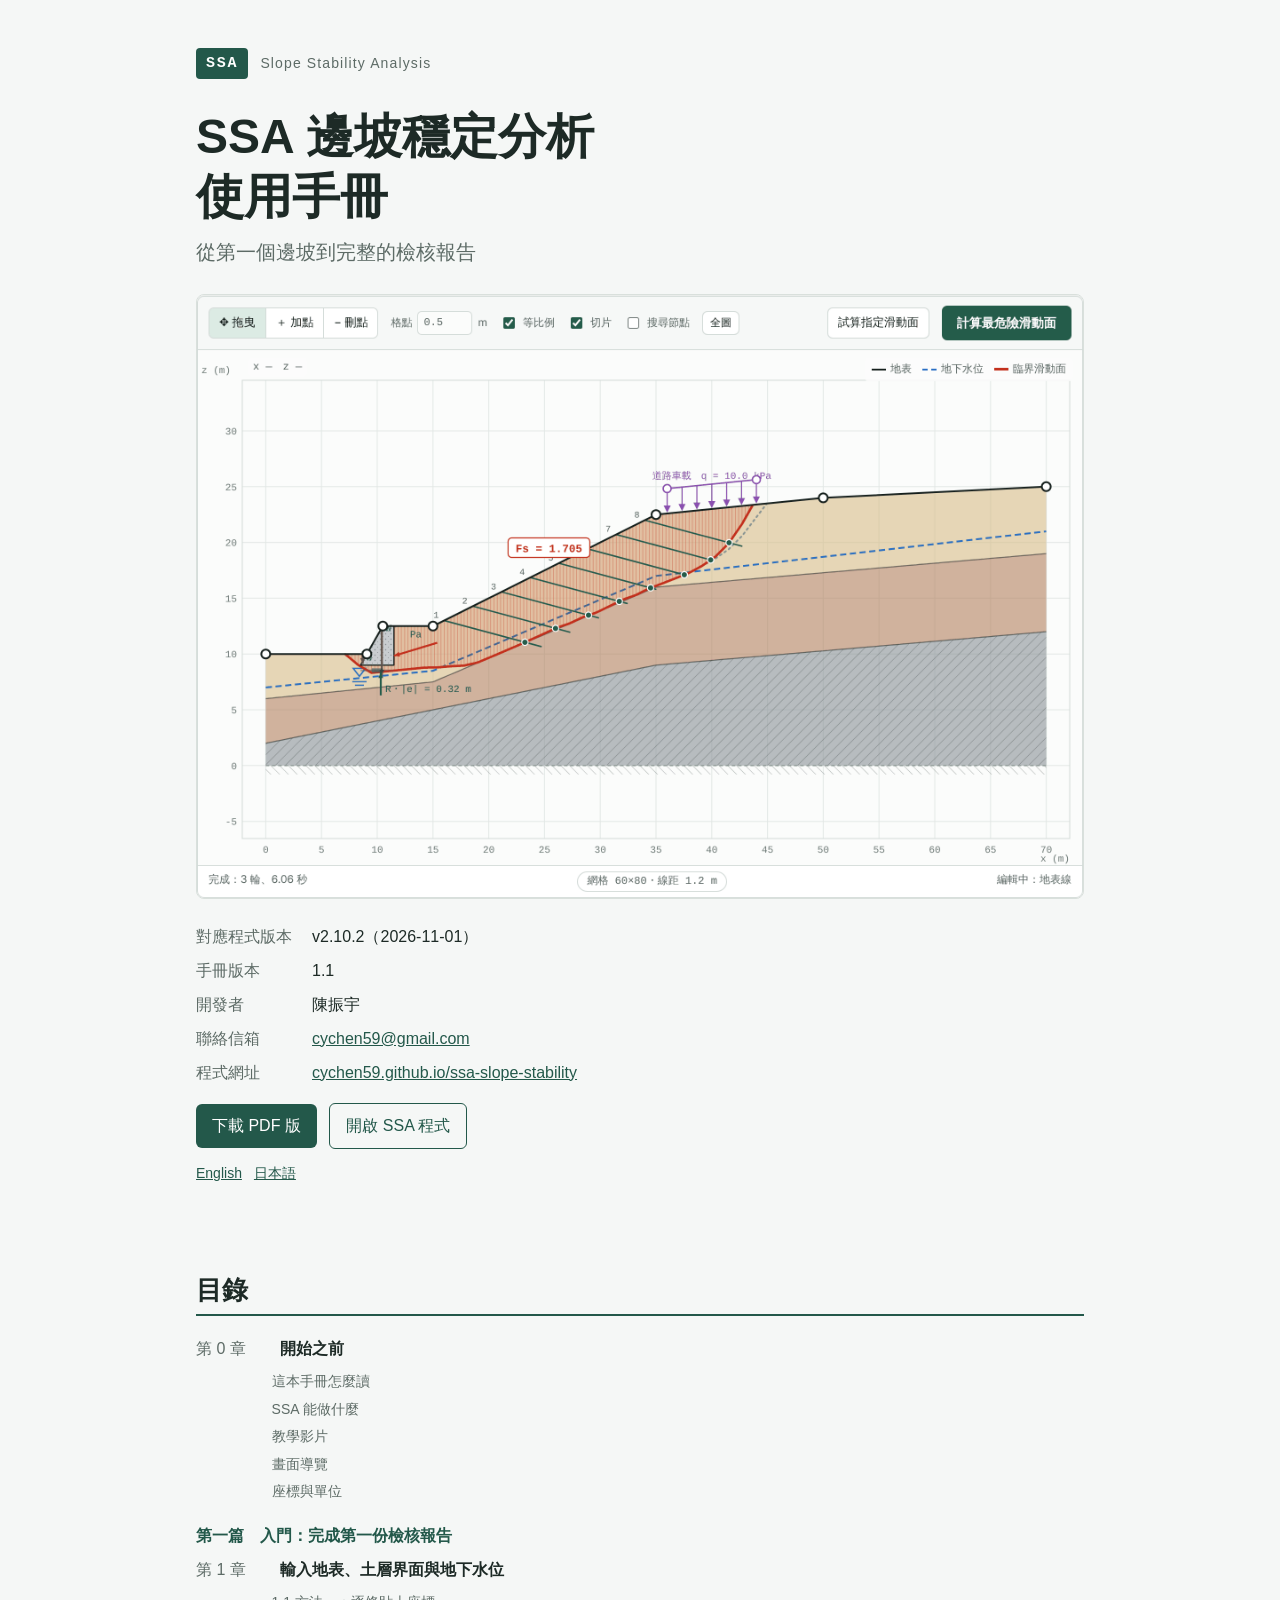
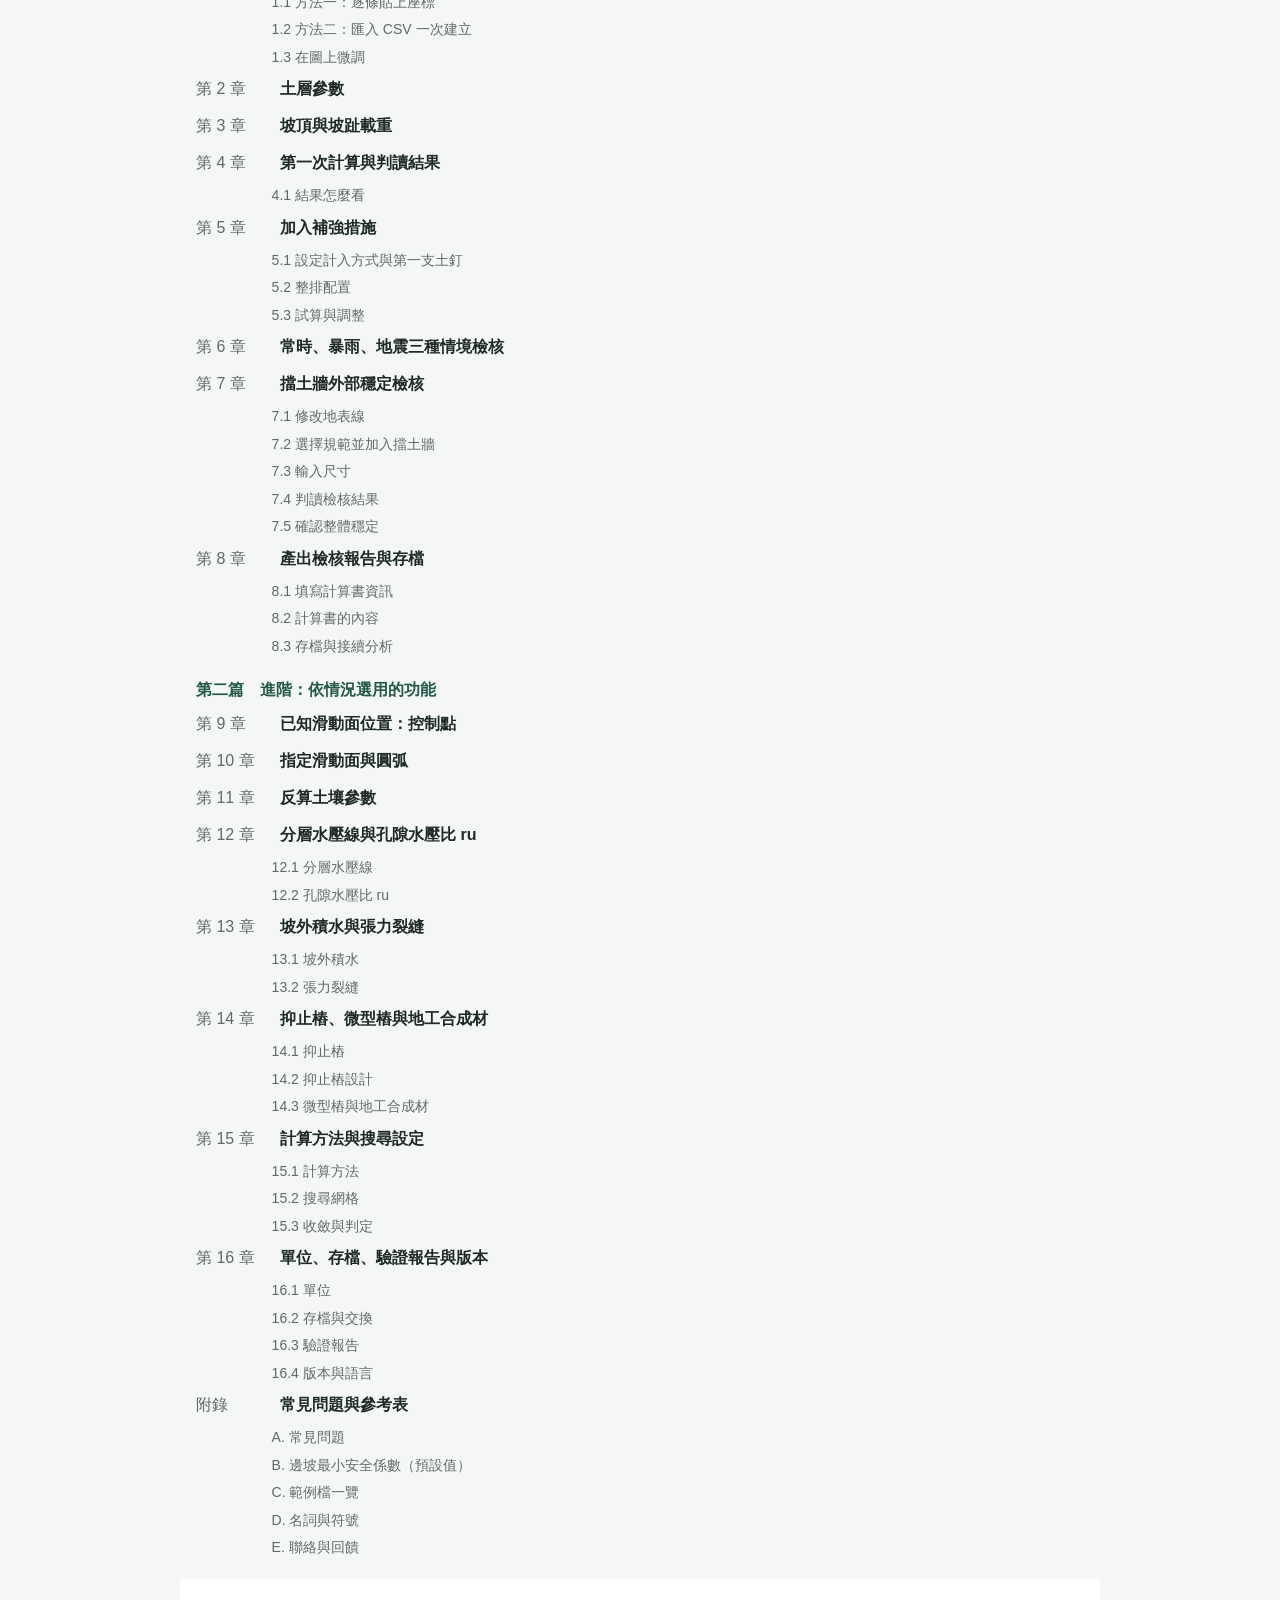
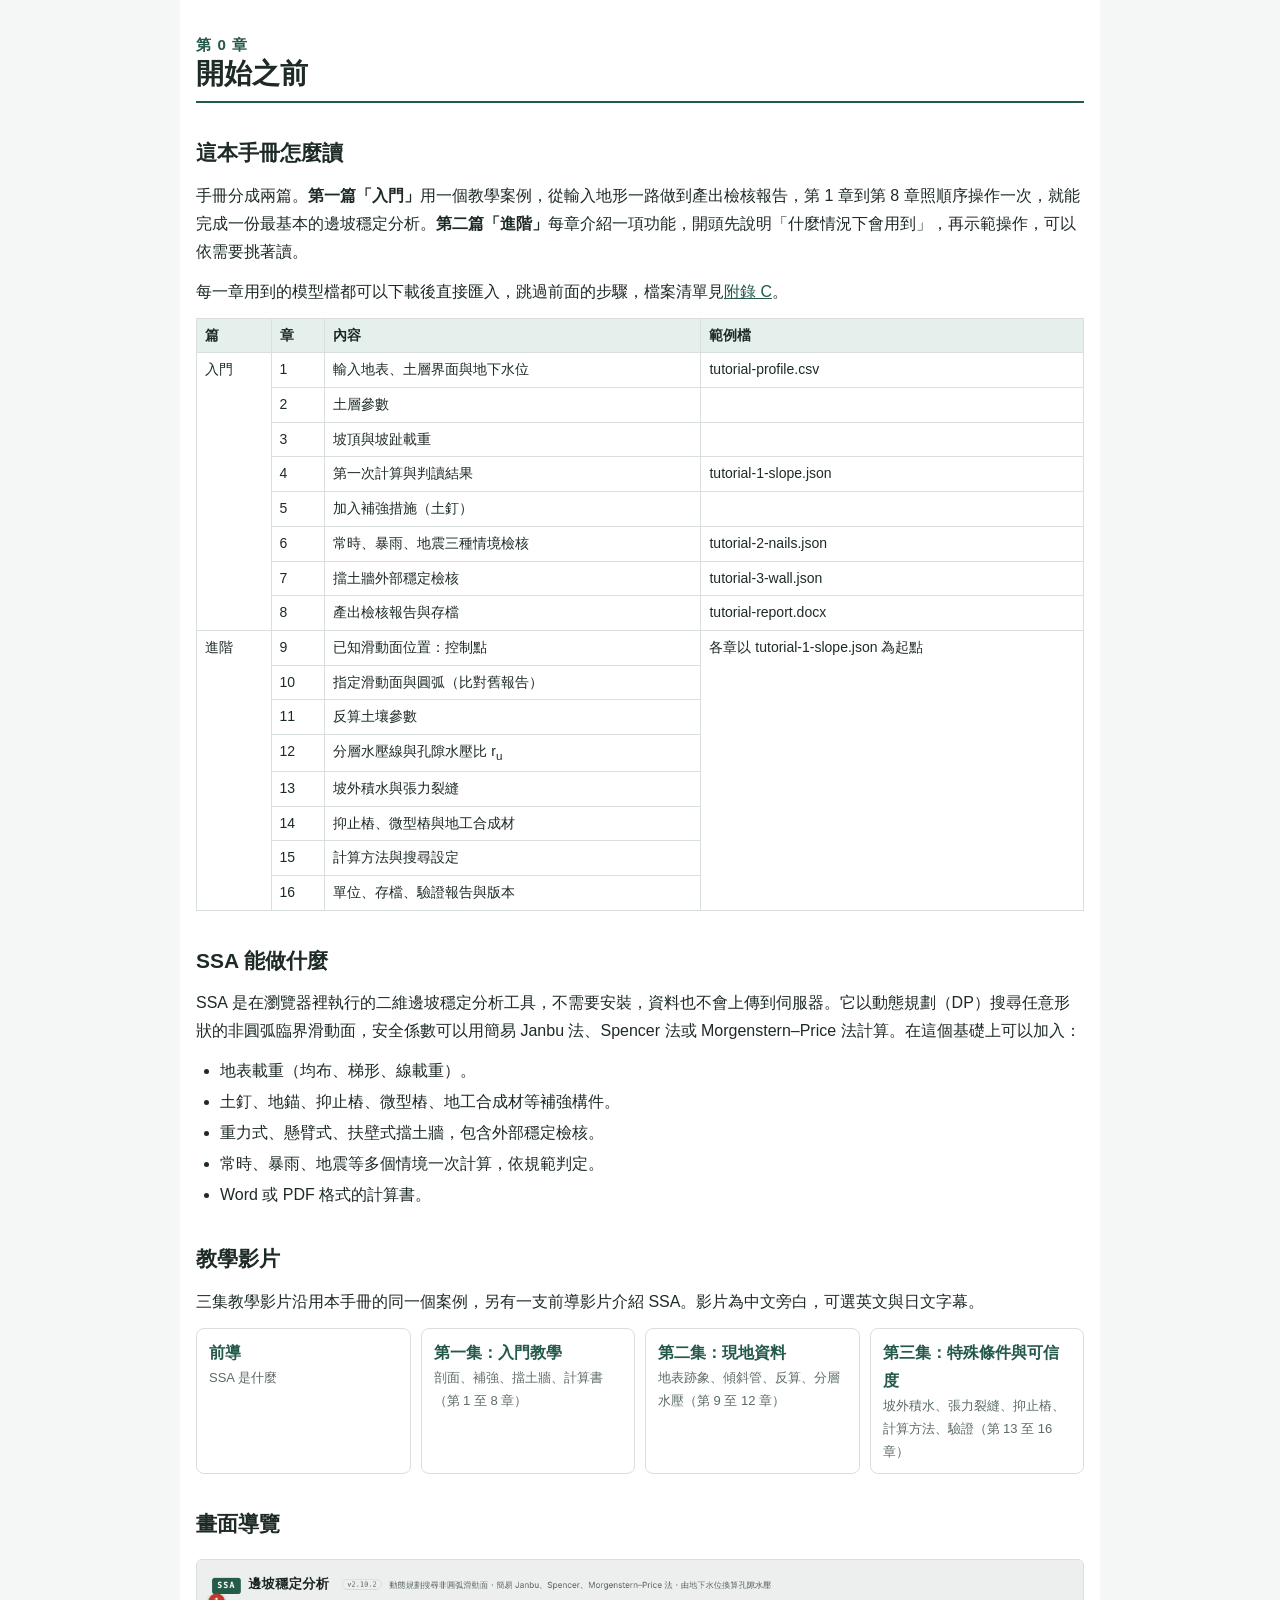
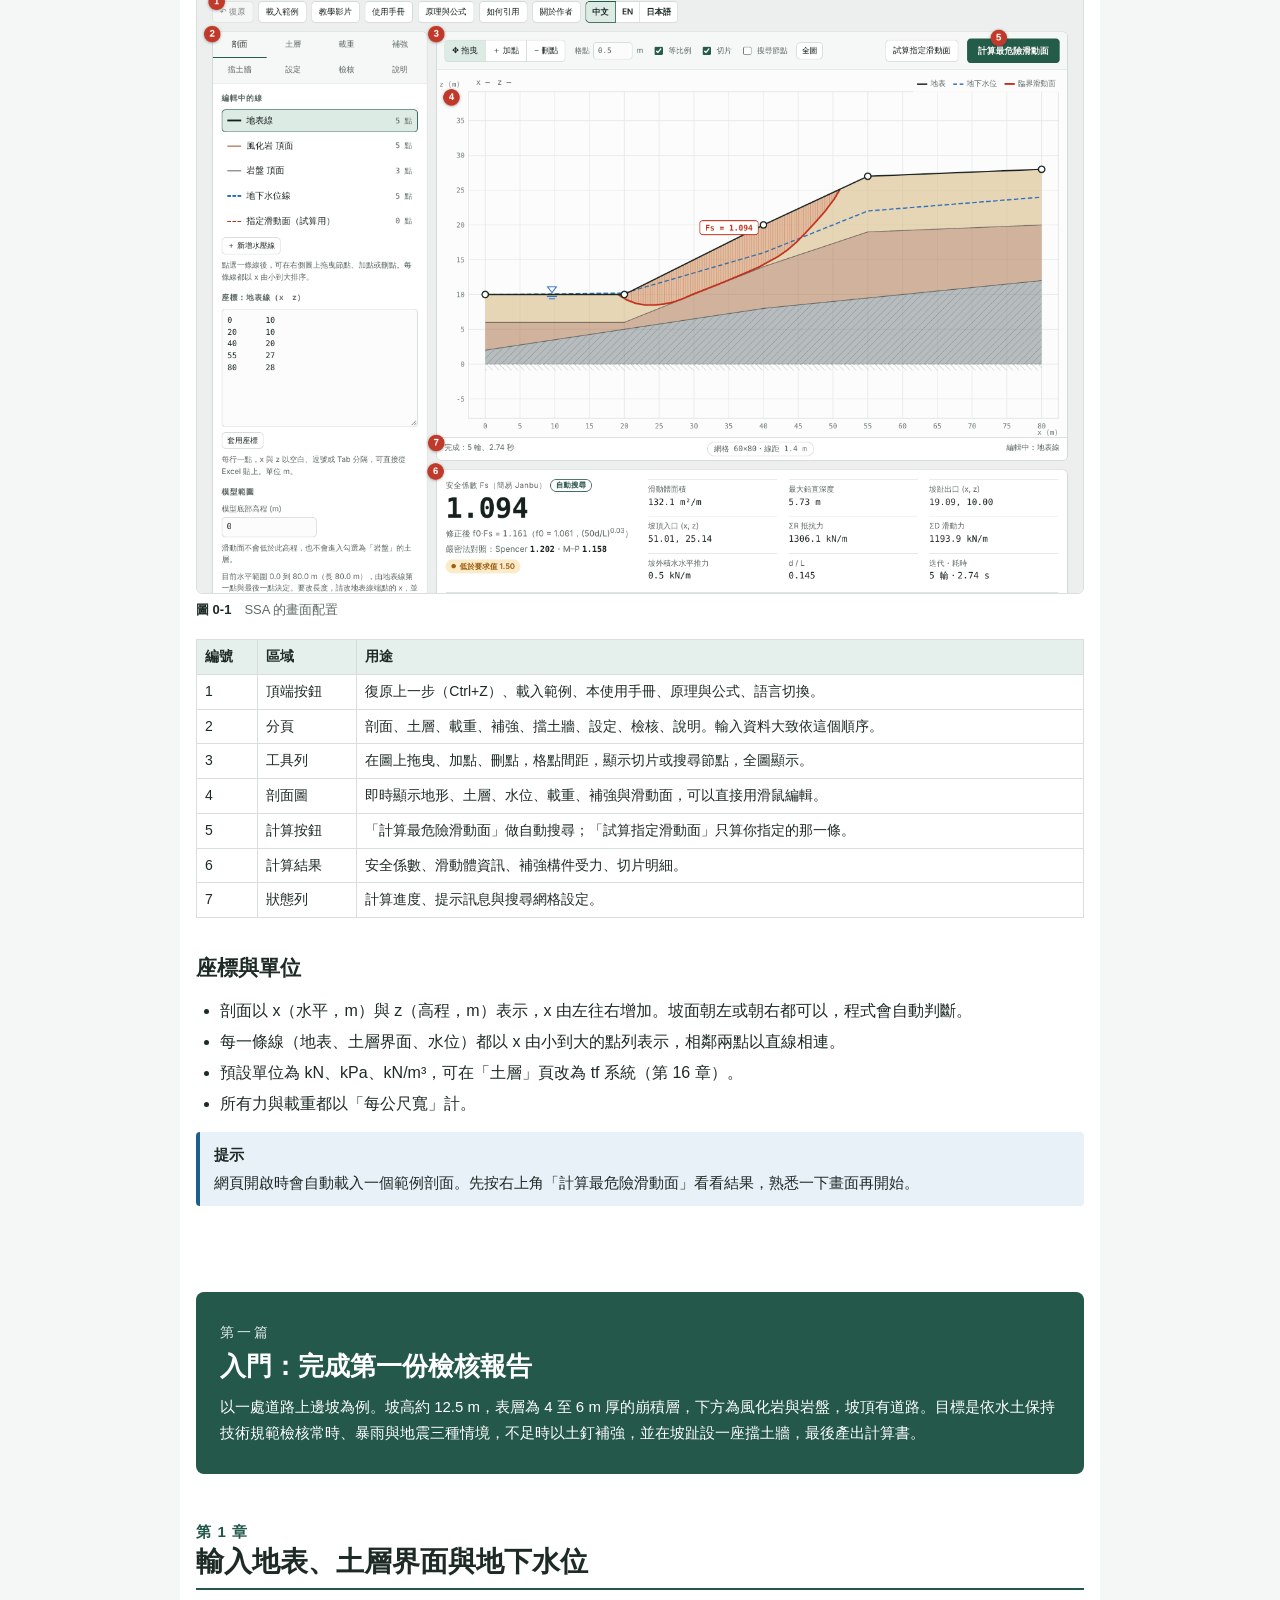
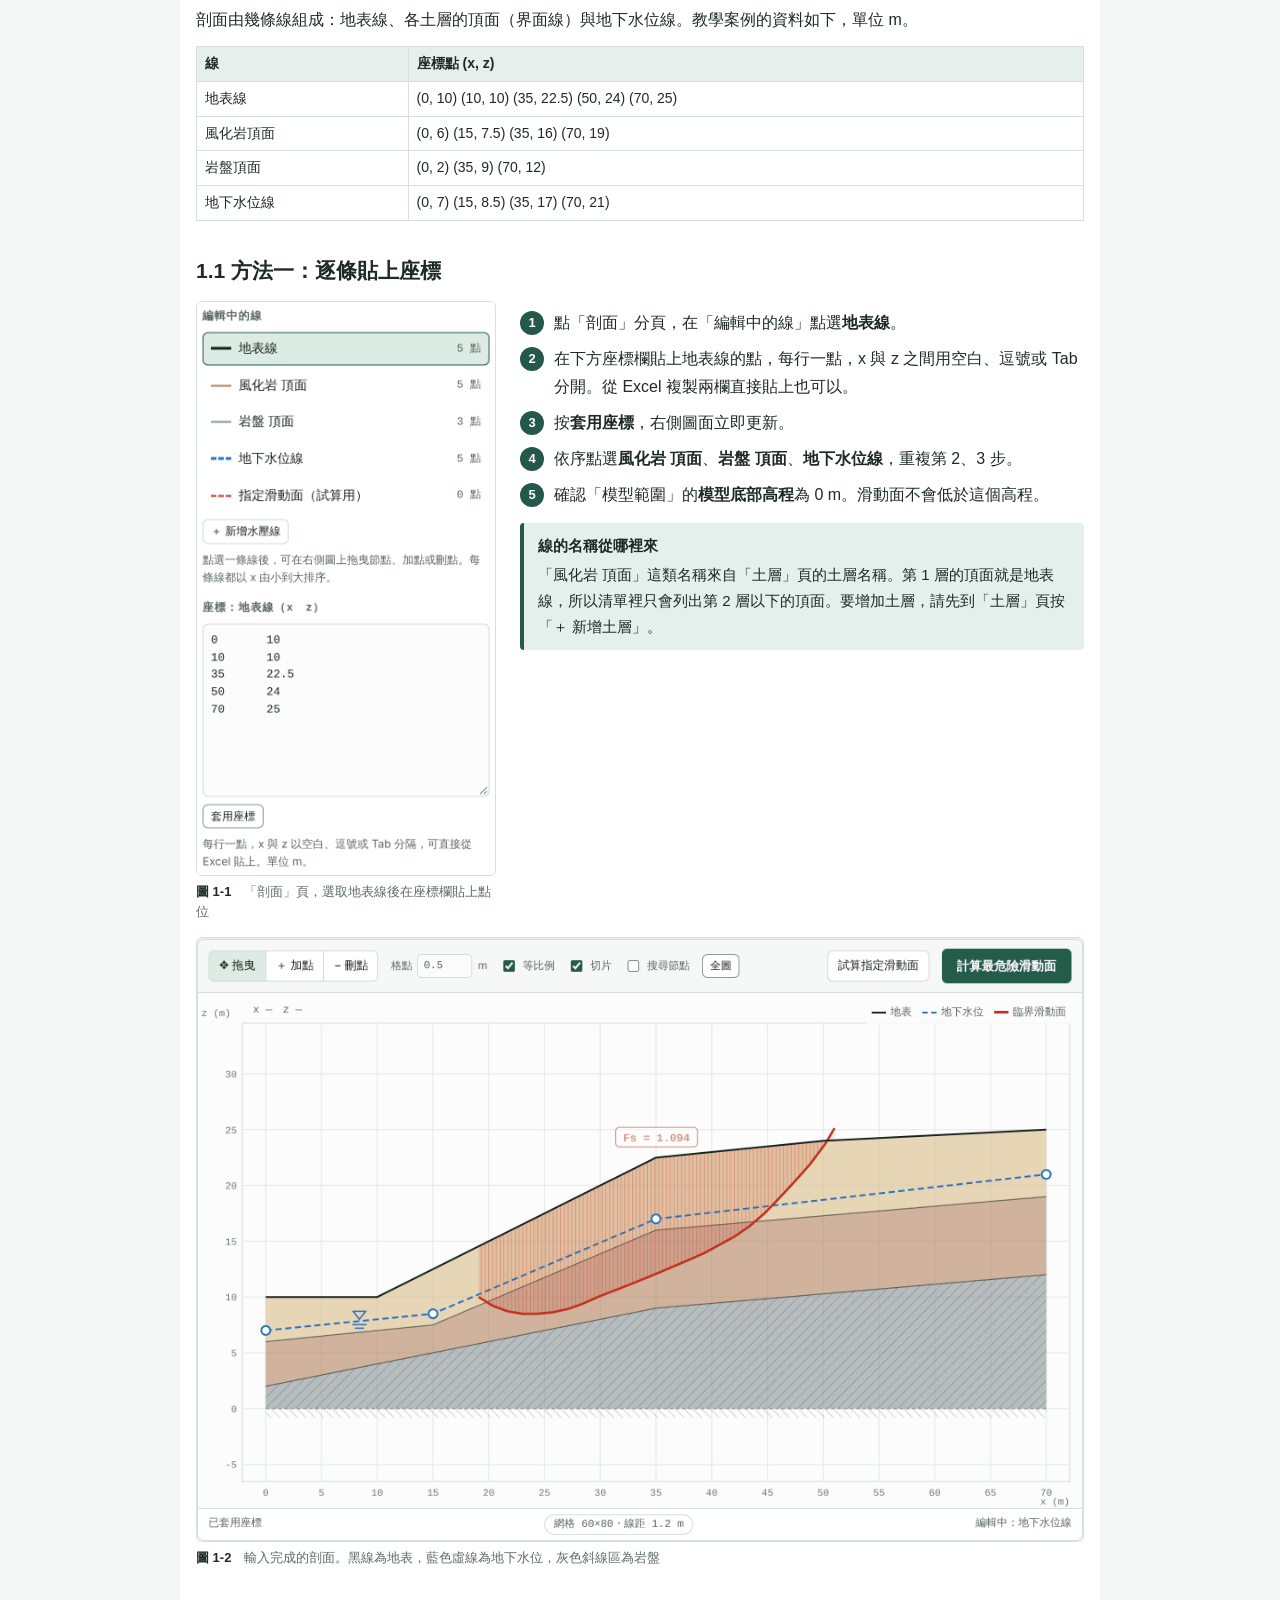
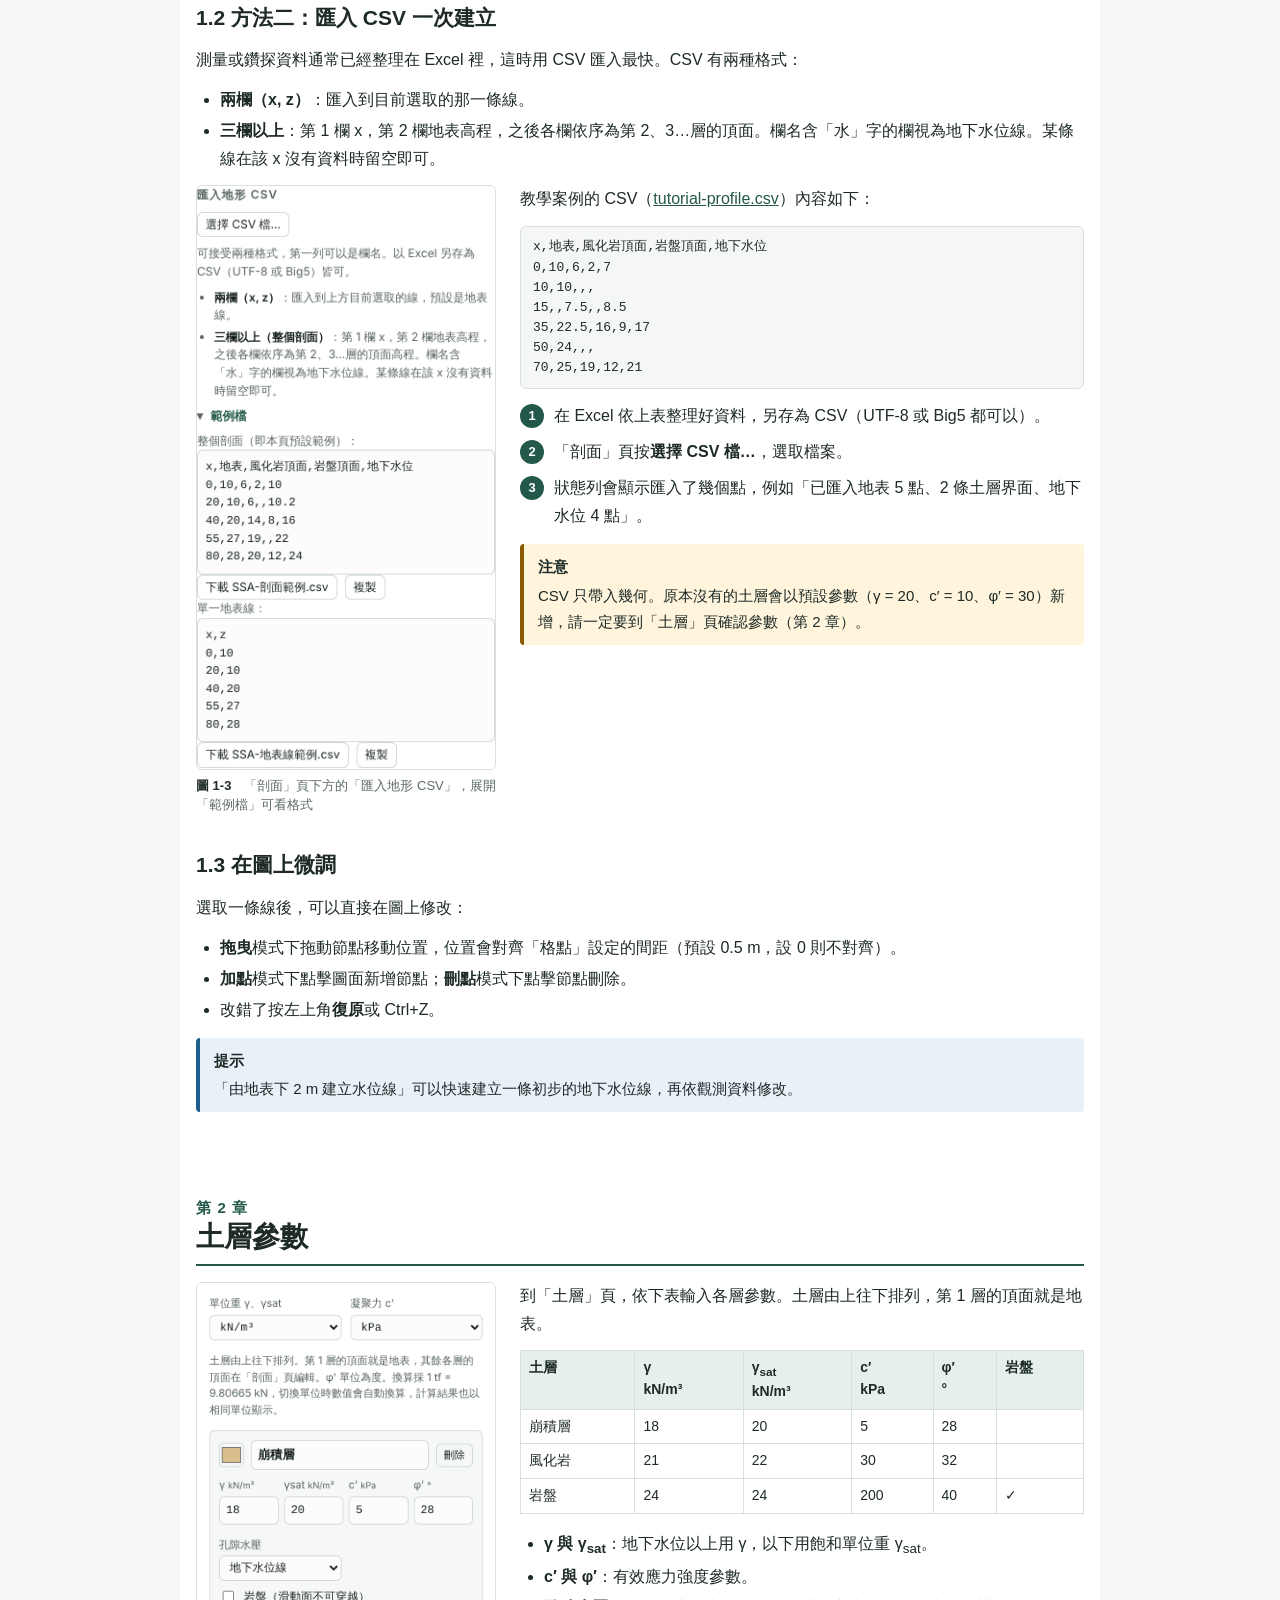
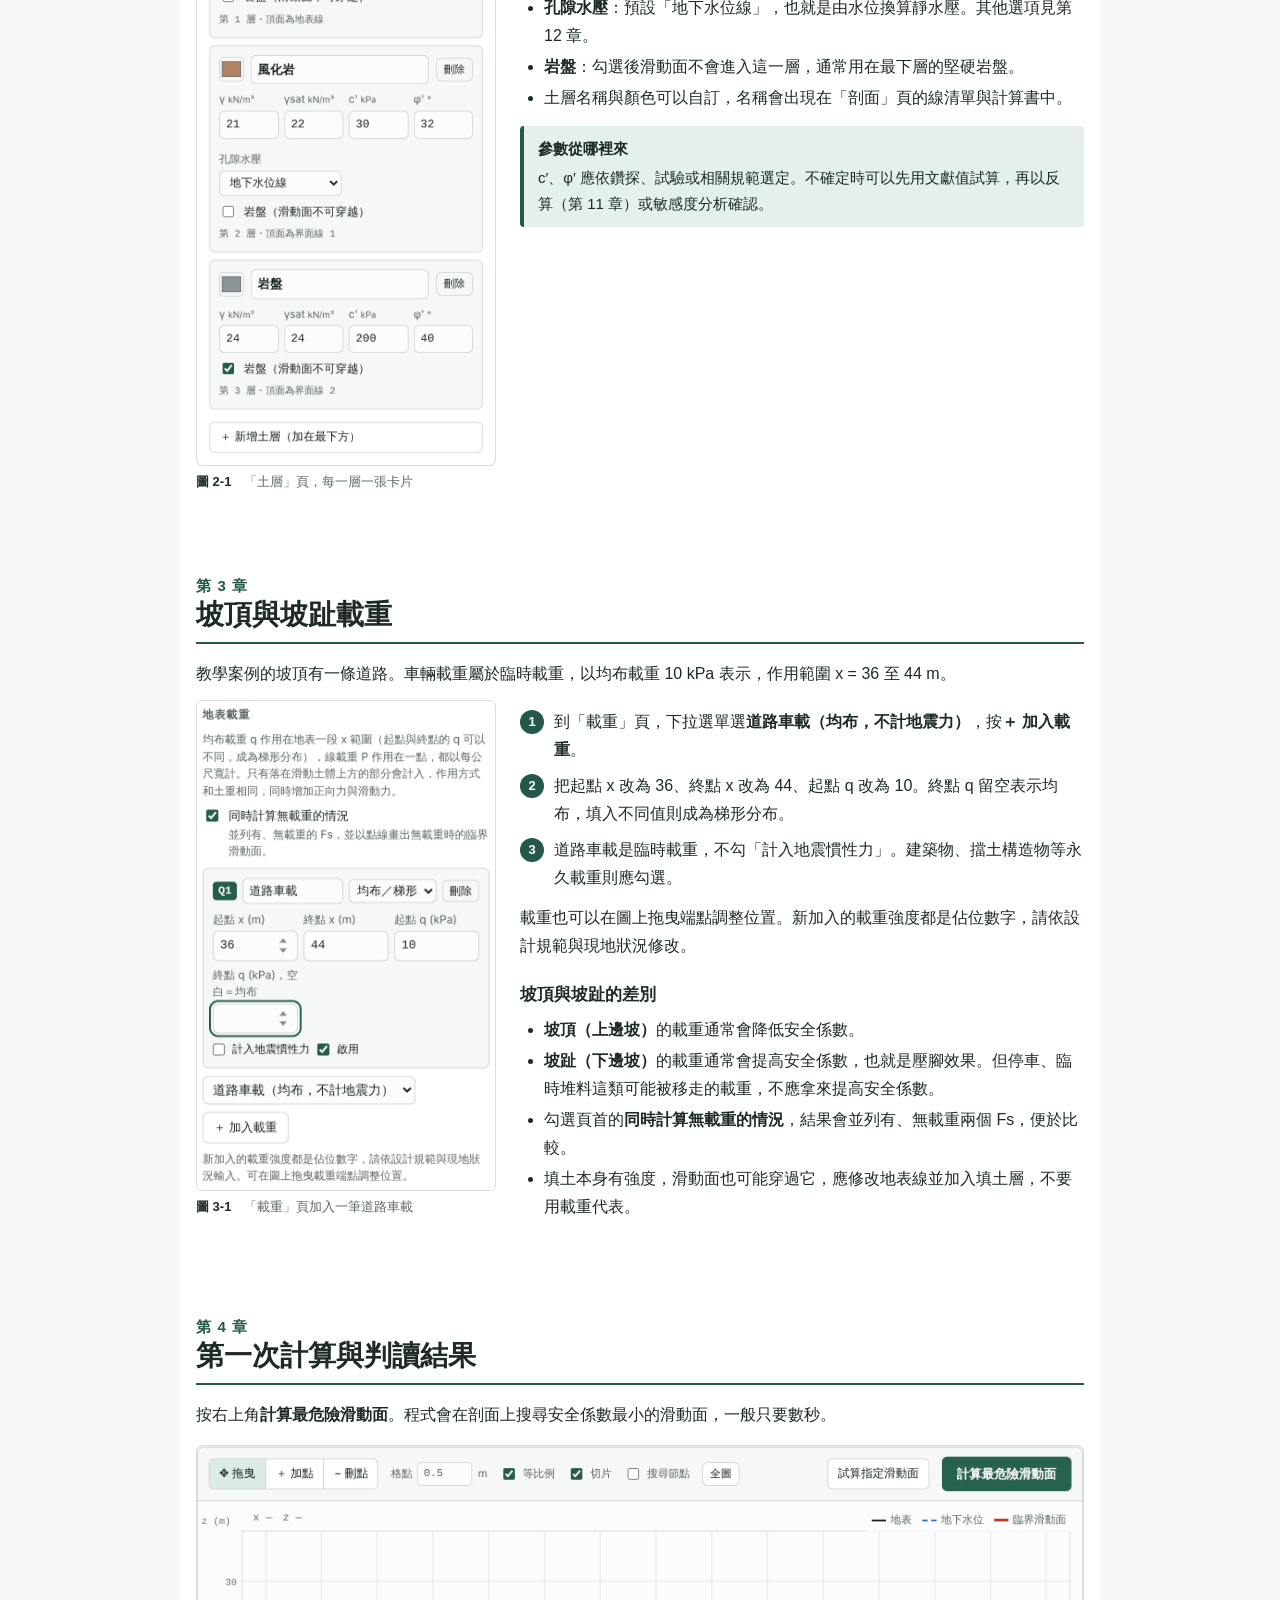
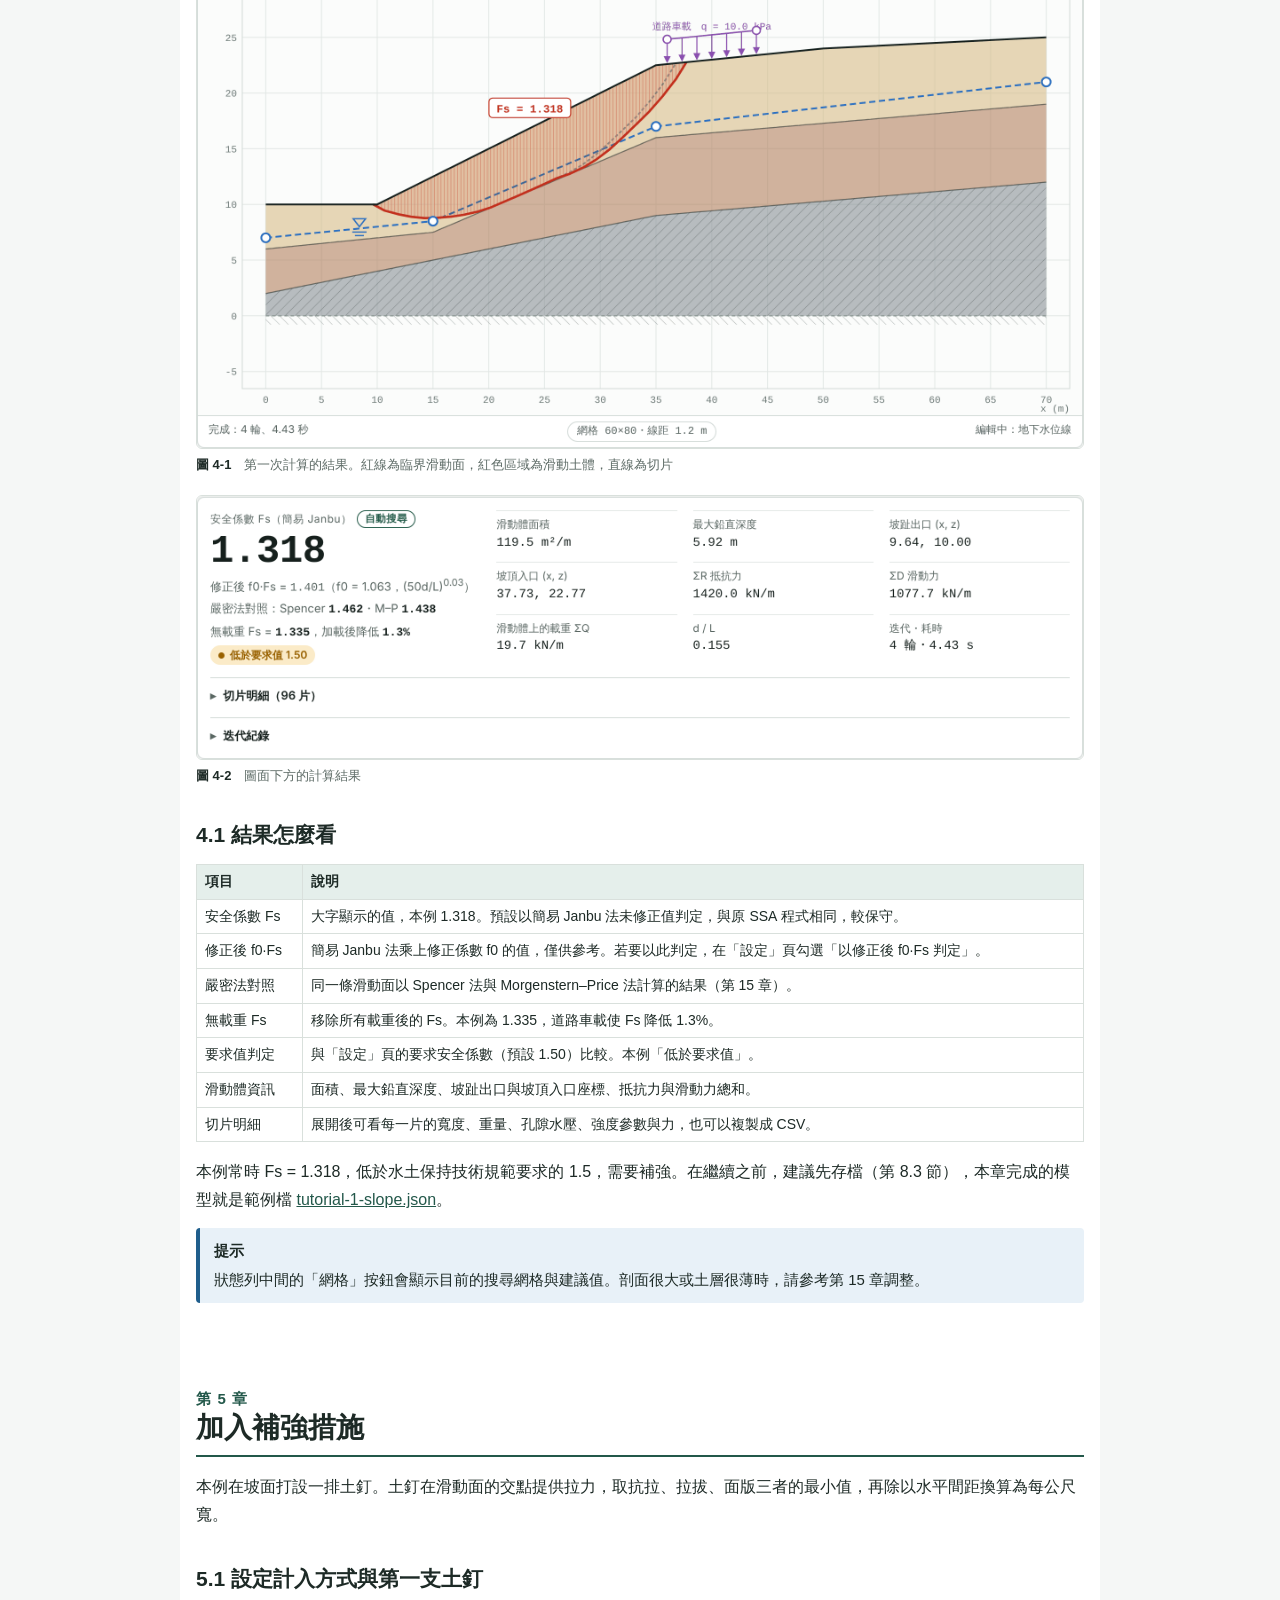
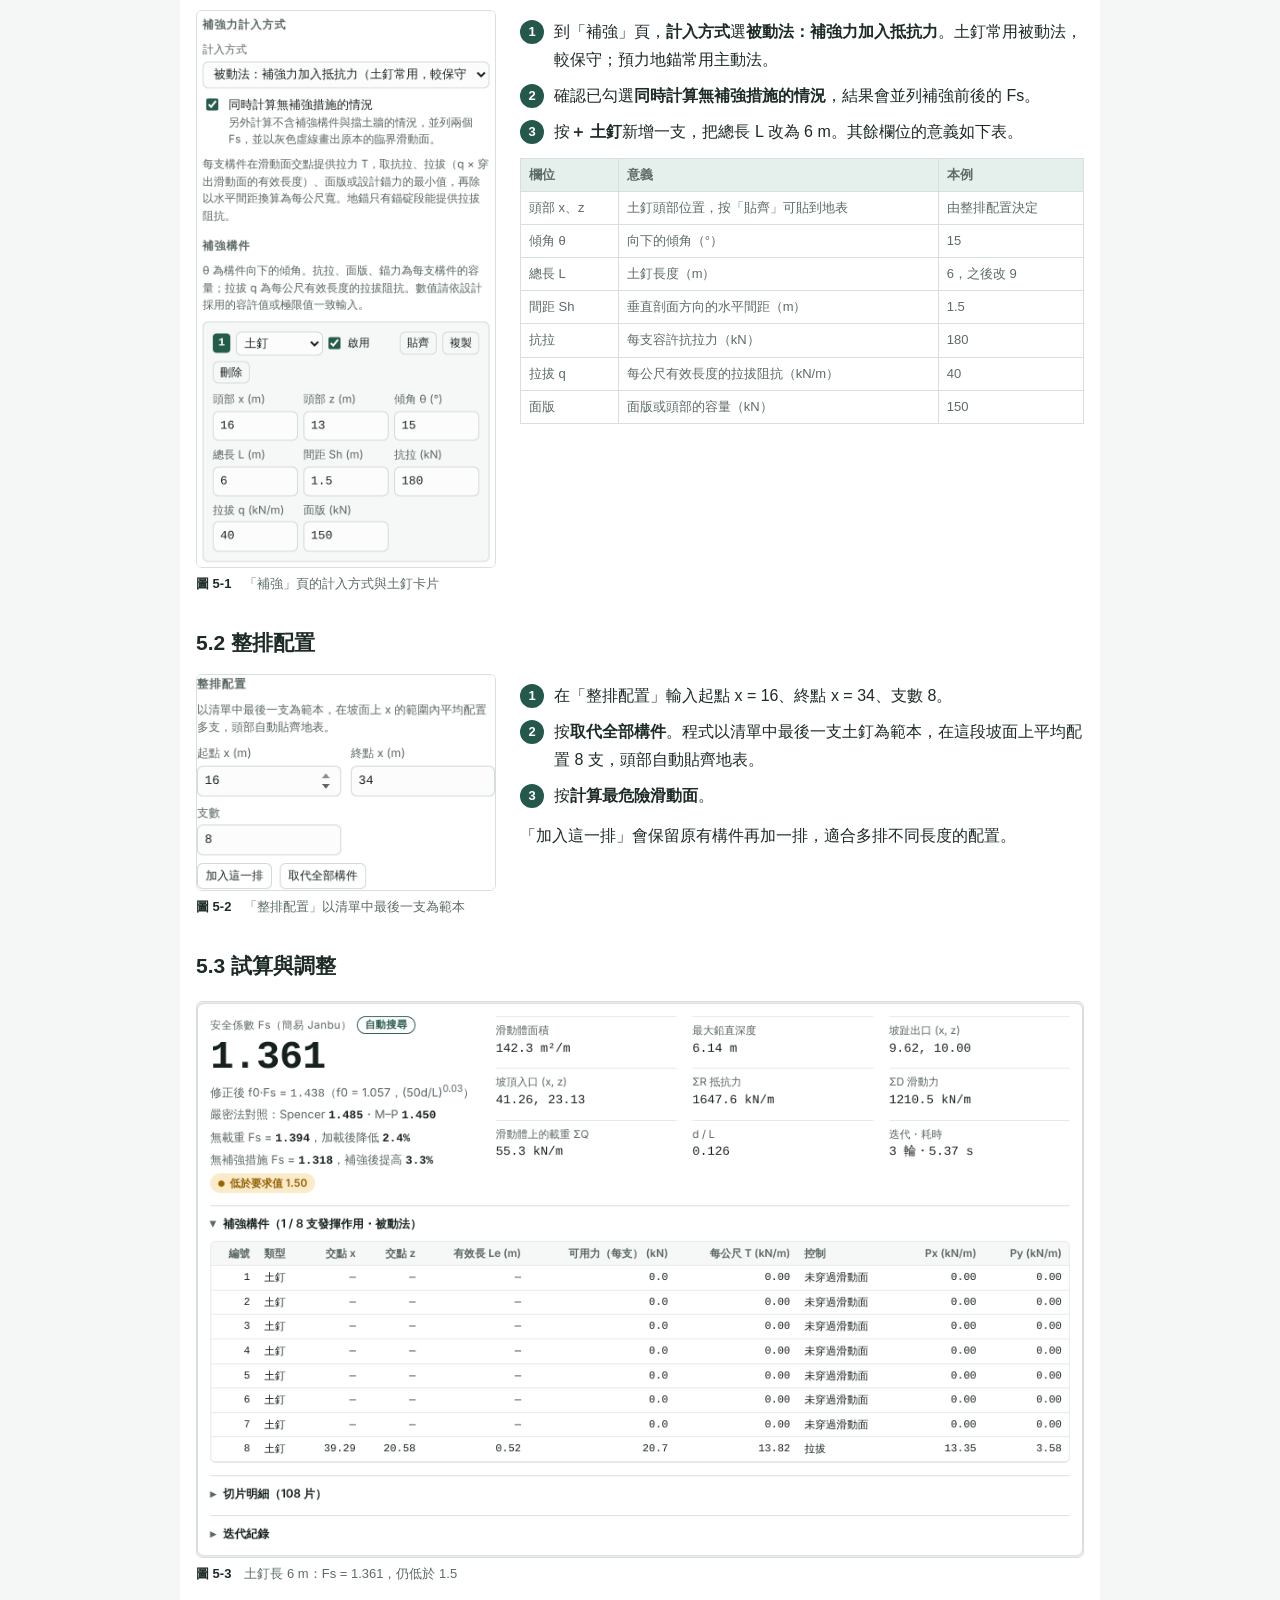
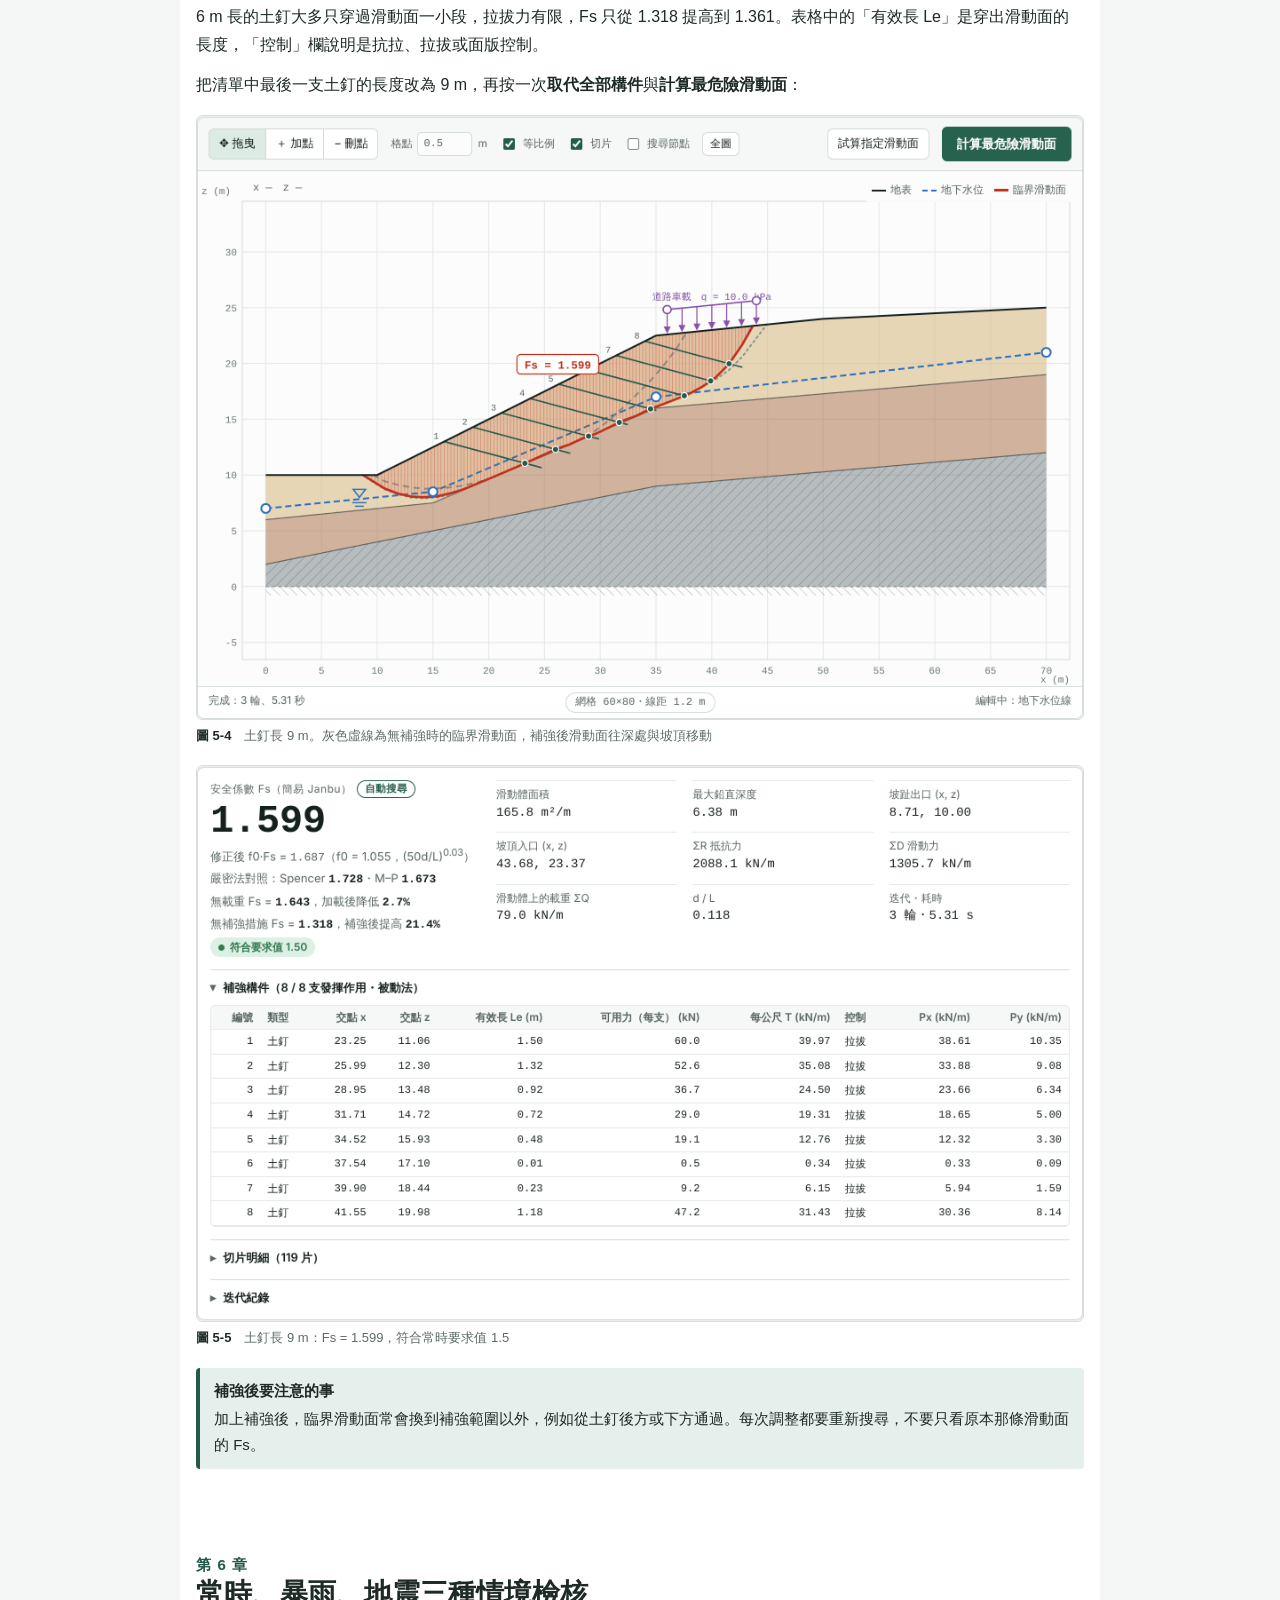
==== commit 196b4d68: "增加教學影片及英日文版手冊" ====
--- a/manual/index.html
+++ b/manual/index.html
@@ -9,7 +9,7 @@
 </head>
 <body>
 <!-- 手冊對應的程式版本：建置時會與 ../index.html 的 SSA_VERSION 比對 -->
-<div id="meta" data-ssa-version="2.10.1" data-ssa-date="2026-10-31" data-manual-version="1.0" hidden></div>
+<div id="meta" data-ssa-version="2.10.2" data-ssa-date="2026-11-01" data-manual-version="1.1" hidden></div>
 
 <header class="cover" id="cover">
   <div class="cover-top"><span class="mark">SSA</span><span class="cover-kicker">Slope Stability Analysis</span></div>
@@ -17,13 +17,14 @@
   <p class="cover-sub">從第一個邊坡到完整的檢核報告</p>
   <img class="cover-img" src="img/07-board-global.png" alt="教學案例：加入土釘與坡趾擋土牆後的臨界滑動面">
   <dl class="cover-meta">
-    <dt>對應程式版本</dt><dd><span class="v-ssa">v2.10.1</span>（<span class="v-date">2026-10-31</span>）</dd>
-    <dt>手冊版本</dt><dd><span class="v-man">1.0</span></dd>
+    <dt>對應程式版本</dt><dd><span class="v-ssa">v2.10.2</span>（<span class="v-date">2026-11-01</span>）</dd>
+    <dt>手冊版本</dt><dd><span class="v-man">1.1</span></dd>
     <dt>開發者</dt><dd>陳振宇</dd>
     <dt>聯絡信箱</dt><dd><a href="mailto:cychen59@gmail.com">cychen59@gmail.com</a></dd>
     <dt>程式網址</dt><dd><a href="https://cychen59.github.io/ssa-slope-stability/">cychen59.github.io/ssa-slope-stability</a></dd>
   </dl>
   <p class="cover-dl screen-only"><a class="btn" href="SSA-使用手冊.pdf">下載 PDF 版</a> <a class="btn ghost" href="../">開啟 SSA 程式</a></p>
+  <p class="langs screen-only"><a href="en/">English</a><a href="ja/">日本語</a></p>
 </header>
 
 <nav class="toc" id="toc" aria-label="目錄">
@@ -73,6 +74,15 @@
 <li>Word 或 PDF 格式的計算書。</li>
 </ul>
 
+<h3>教學影片</h3>
+<p>三集教學影片沿用本手冊的同一個案例，另有一支前導影片介紹 SSA。影片為中文旁白，可選英文與日文字幕。</p>
+<ul class="videos">
+<li><a href="https://youtu.be/WJplLLHTVXU">前導</a><span>SSA 是什麼</span></li>
+<li><a href="https://youtu.be/RL-3NAe49ZM">第一集：入門教學</a><span>剖面、補強、擋土牆、計算書（第 1 至 8 章）</span></li>
+<li><a href="https://youtu.be/QsGGpsN5J_8">第二集：現地資料</a><span>地表跡象、傾斜管、反算、分層水壓（第 9 至 12 章）</span></li>
+<li><a href="https://youtu.be/LjtjP_0jO74">第三集：特殊條件與可信度</a><span>坡外積水、張力裂縫、抑止樁、計算方法、驗證（第 13 至 16 章）</span></li>
+</ul>
+
 <h3>畫面導覽</h3>
 <figure class="wide"><img src="img/00-overview.png" alt="SSA 畫面導覽"><figcaption>SSA 的畫面配置</figcaption></figure>
 <table class="plain">
@@ -518,7 +528,7 @@
 </div>
 </div>
 <figure class="wide"><img src="img/10-board.png" alt="圓弧試算結果"><figcaption>指定圓弧的試算結果（Fs = 1.768）</figcaption></figure>
-<div class="note"><b>為什麼跟舊報告不一樣</b>比對時常見的差異來源有：方法不同（例如 Bishop 法與 Janbu 法）、孔隙水壓的計算方式、切片數、是否計入 f0 修正。SSA 對同一條滑動面也會同時列出 Spencer 法與 Morgenstern–Price 法的結果，可以作為比對基準。</div>
+<div class="note"><b>為什麼跟舊報告不一樣</b>比對時常見的差異來源有：方法不同（例如 Bishop 法與 Janbu 法）、孔隙水壓的計算方式、切片數、是否計入 f0 修正。SSA 對同一條滑動面也會同時列出 Spencer 法與 Morgenstern–Price 法的結果，可以作為比對基準。另外，指定的圓弧通常不是臨界滑動面，Fs 會比搜尋結果（本例 1.318）高，要比的是同一條滑動面上的數字。</div>
 </section>
 
 <section class="chap" id="c11">
@@ -724,10 +734,10 @@
 </ul>
 <h3>16.3 驗證報告</h3>
 <figure class="mid"><img src="img/16-verify.png" alt="驗證報告"><figcaption>「說明」頁執行驗證報告的結果</figcaption></figure>
-<p>「說明」頁的<b>執行驗證</b>會以目前版本的計算核心，在您的瀏覽器中重算全部驗證考題，包含閉合解、Fredlund and Krahn、ACADS 標準題、坡外積水與張力裂縫、分層水壓、補強構件、鋼管杭計算例與擋土牆外部穩定，列出參考值、本工具的結果、差異與是否通過，約需 2 分鐘。結果可以下載 Word 或列印為 PDF，作為送審時的程式驗證文件。v2.10.1 共 146 項檢核全部通過。</p>
+<p>「說明」頁的<b>執行驗證</b>會以目前版本的計算核心，在您的瀏覽器中重算全部驗證考題，包含閉合解、Fredlund and Krahn、ACADS 標準題、坡外積水與張力裂縫、分層水壓、補強構件、鋼管杭計算例與擋土牆外部穩定，列出參考值、本工具的結果、差異與是否通過，約需 3 分鐘。結果可以下載 Word 或列印為 PDF，作為送審時的程式驗證文件。v2.10.2 共 146 項檢核全部通過。</p>
 <h3>16.4 版本與語言</h3>
 <p>網頁標題旁、計算書與存檔都標示程式版本號。「說明」頁的版本紀錄列出各版的修改內容。本手冊封面註明對應的程式版本，程式有功能更新時，手冊也會同步修訂。</p>
-<p>右上角可以切換中文、English、日本語，計算書也會以目前的語言產生。</p>
+<p>右上角可以切換中文、English、日本語，計算書也會以目前的語言產生。本手冊另有<a href="en/">英文版</a>與<a href="ja/">日文版</a>。</p>
 </section>
 
 <!-- ================================================================ -->
@@ -798,7 +808,7 @@
 </section>
 
 </main>
-<footer class="docfoot screen-only"><p>SSA 邊坡穩定分析 使用手冊 <span class="v-man">1.0</span>・對應程式 <span class="v-ssa">v2.10.1</span>・陳振宇 <a href="mailto:cychen59@gmail.com">cychen59@gmail.com</a></p></footer>
+<footer class="docfoot screen-only"><p>SSA 邊坡穩定分析 使用手冊 <span class="v-man">1.1</span>・對應程式 <span class="v-ssa">v2.10.2</span>・陳振宇 <a href="mailto:cychen59@gmail.com">cychen59@gmail.com</a></p></footer>
 <script src="manual.js"></script>
 </body>
 </html>
--- a/manual/manual.css
+++ b/manual/manual.css
@@ -5,6 +5,16 @@
   --font: "Noto Sans TC", "Noto Sans CJK TC", "Microsoft JhengHei", "PingFang TC", "Heiti TC", sans-serif;
   --mono: "Noto Sans Mono CJK TC", "Consolas", "Menlo", monospace;
 }
+:root:lang(en) { --font: "Inter", "Segoe UI", Roboto, "Helvetica Neue", Arial, "Noto Sans", sans-serif; }
+:root:lang(ja) { --font: "Noto Sans JP", "Noto Sans CJK JP", "Hiragino Sans", "Yu Gothic", "Meiryo", sans-serif; --mono: "Noto Sans Mono CJK JP", "Consolas", "Menlo", monospace; }
+:lang(en) .toc-chap .tc-n { min-width: 6.2em; }
+:lang(en) .toc-sub { padding-left: 7.1em !important; }
+.langs { margin: 4px 0 0; font-size: 14px; }
+.langs a { margin-right: 12px; }
+.videos { display: grid; grid-template-columns: repeat(auto-fill, minmax(200px, 1fr)); gap: 10px; margin: 10px 0 16px; padding: 0; list-style: none; }
+.videos li { margin: 0; border: 1px solid var(--line); border-radius: 8px; padding: 10px 12px; }
+.videos a { font-weight: 700; text-decoration: none; }
+.videos span { display: block; font-size: 13px; color: var(--muted); }
 @media (prefers-color-scheme: dark) {
   :root:not([data-theme="light"]) { --ink: #e3ebe8; --muted: #a3b2ad; --line: #34413d; --paper: #151b19; --canvas: #1d2522; --accent: #7fc4ae; --accent-soft: #23332e; --warn: #f0c36b; --warn-bg: #3a2f17; --tip: #8cc3ef; --tip-bg: #1c2b38; }
 }
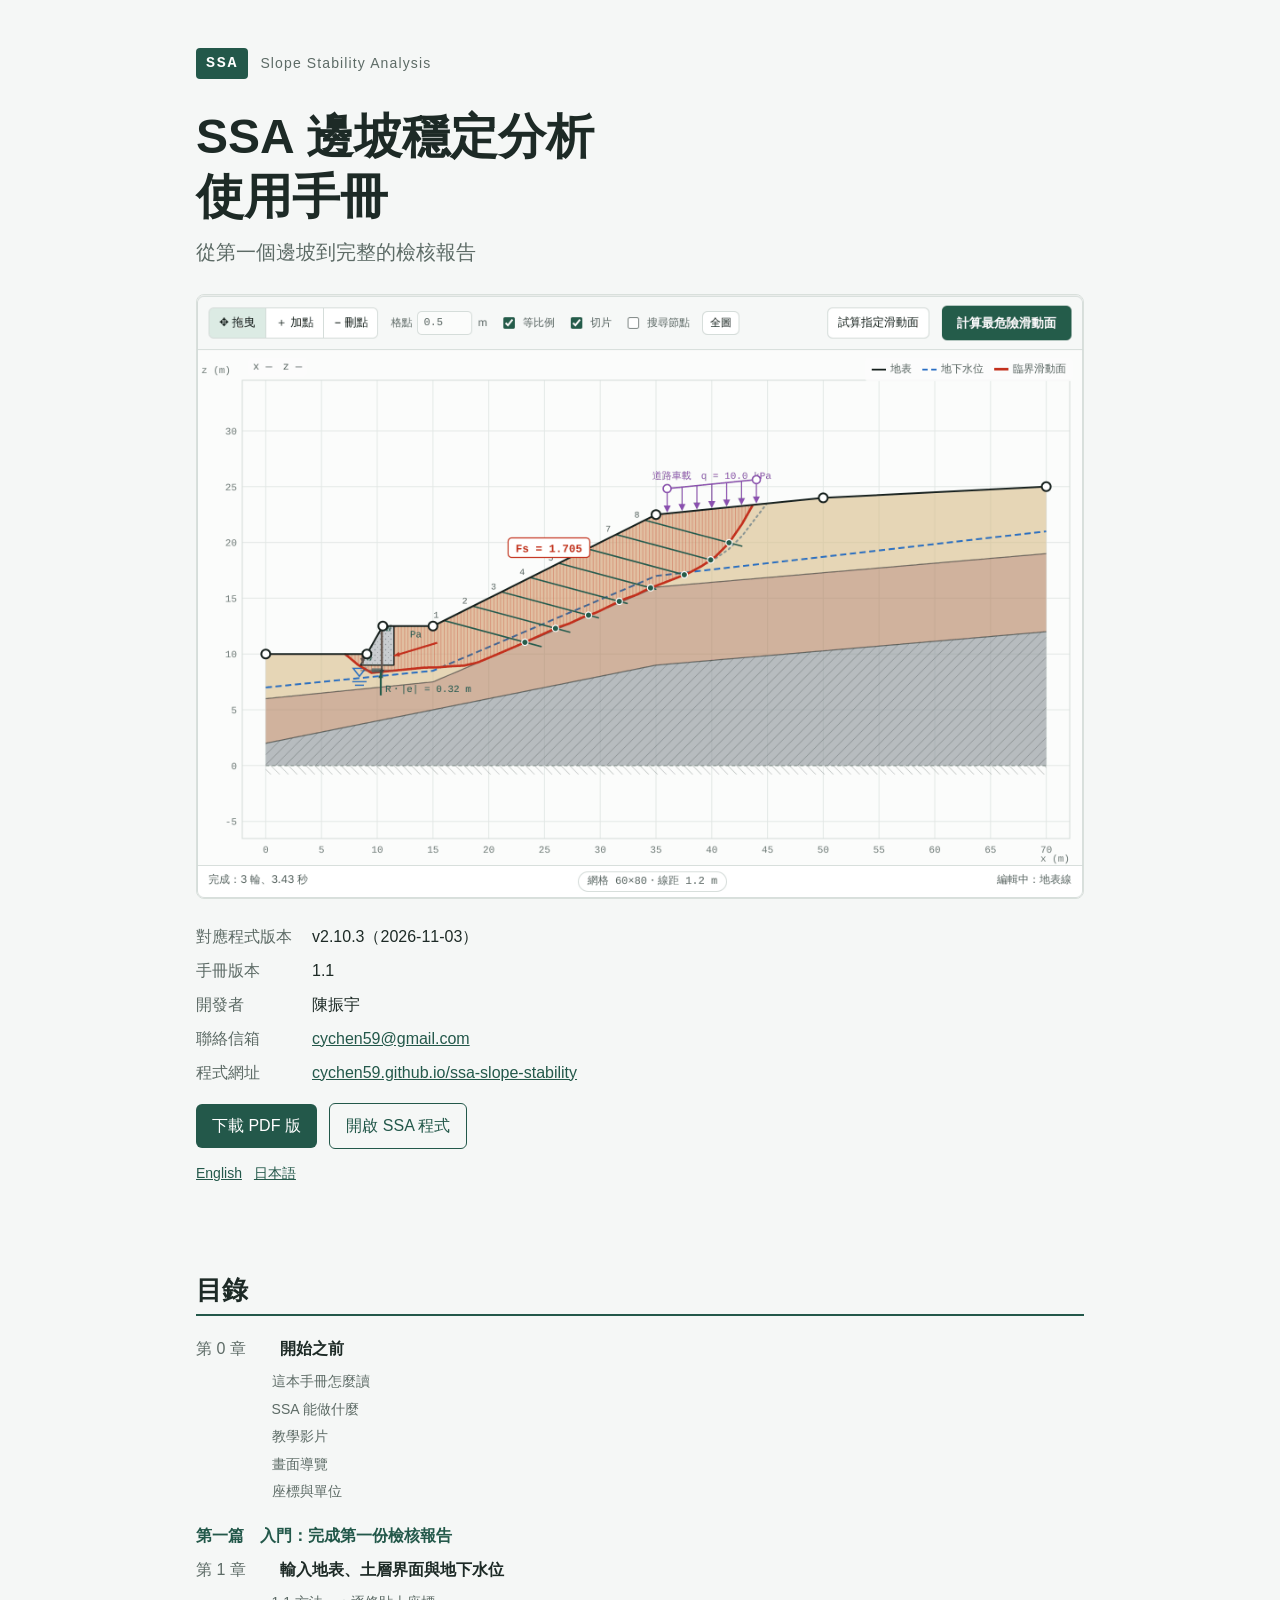
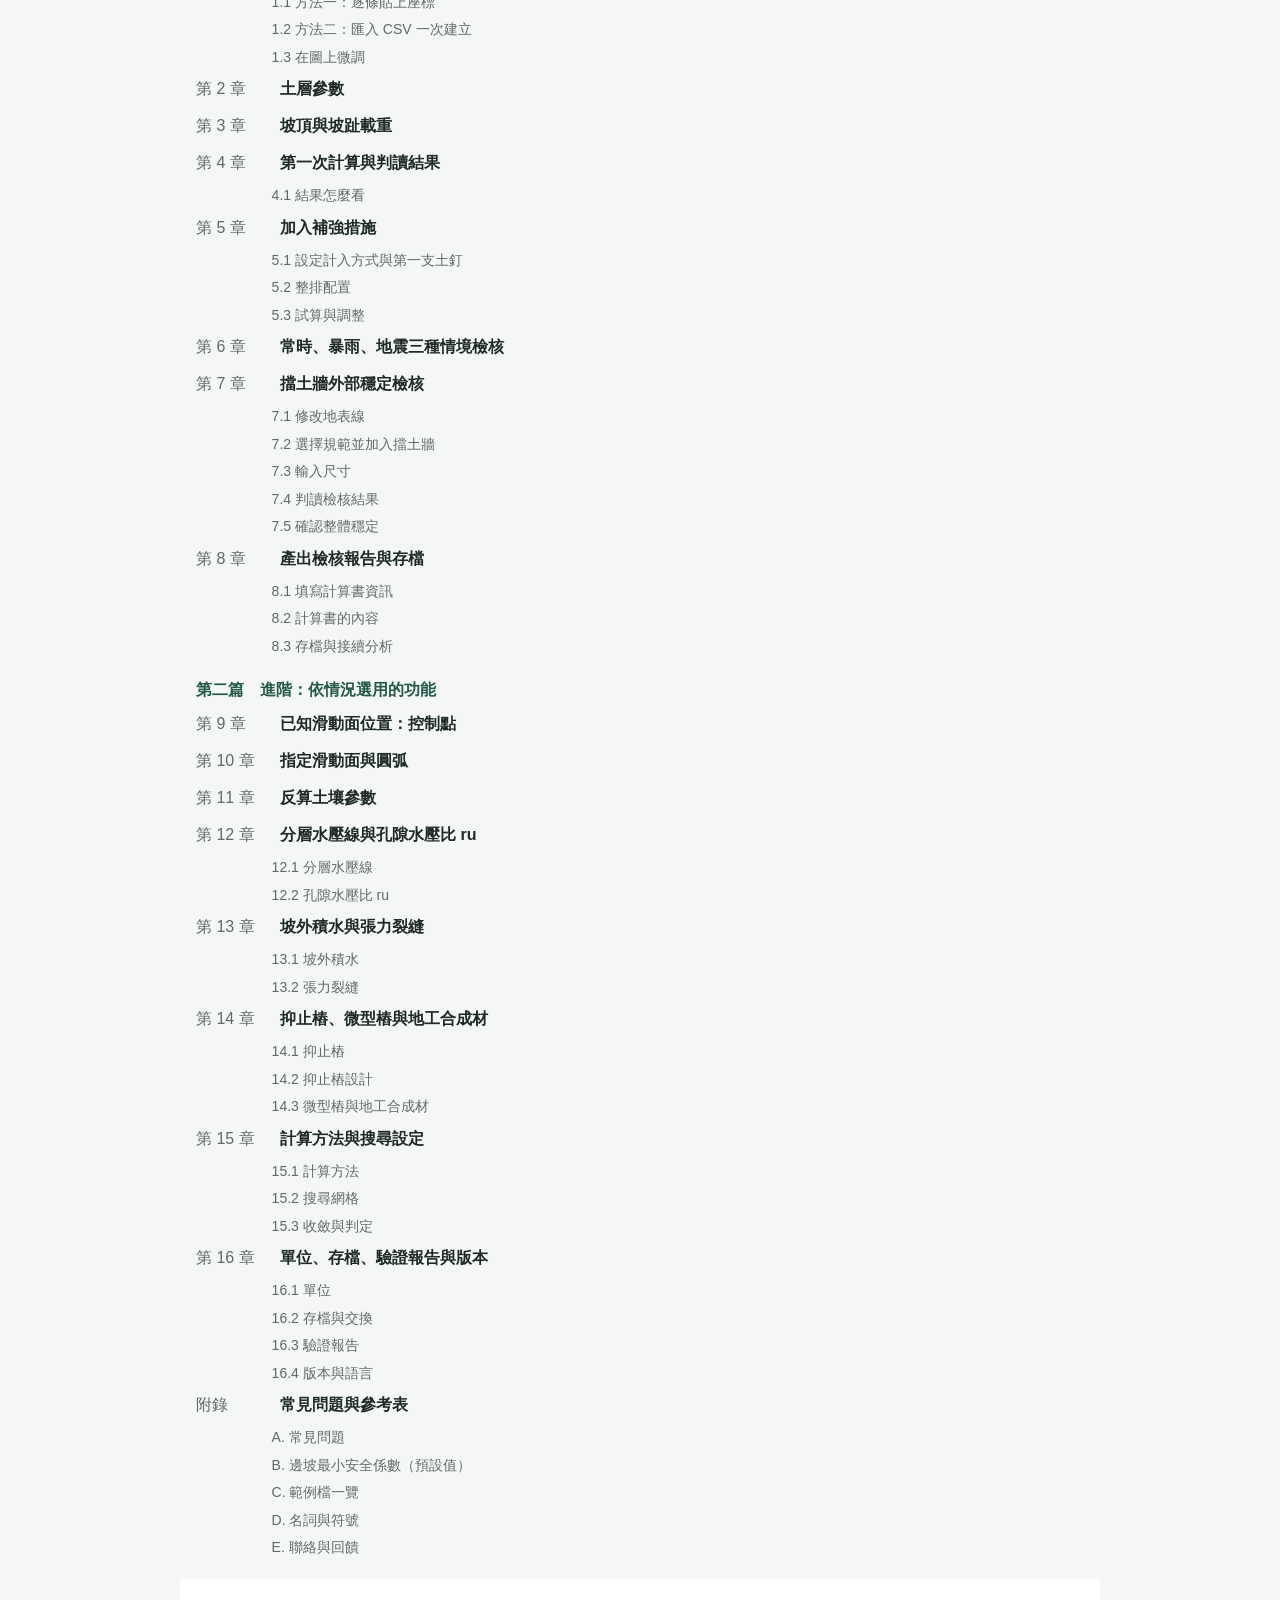
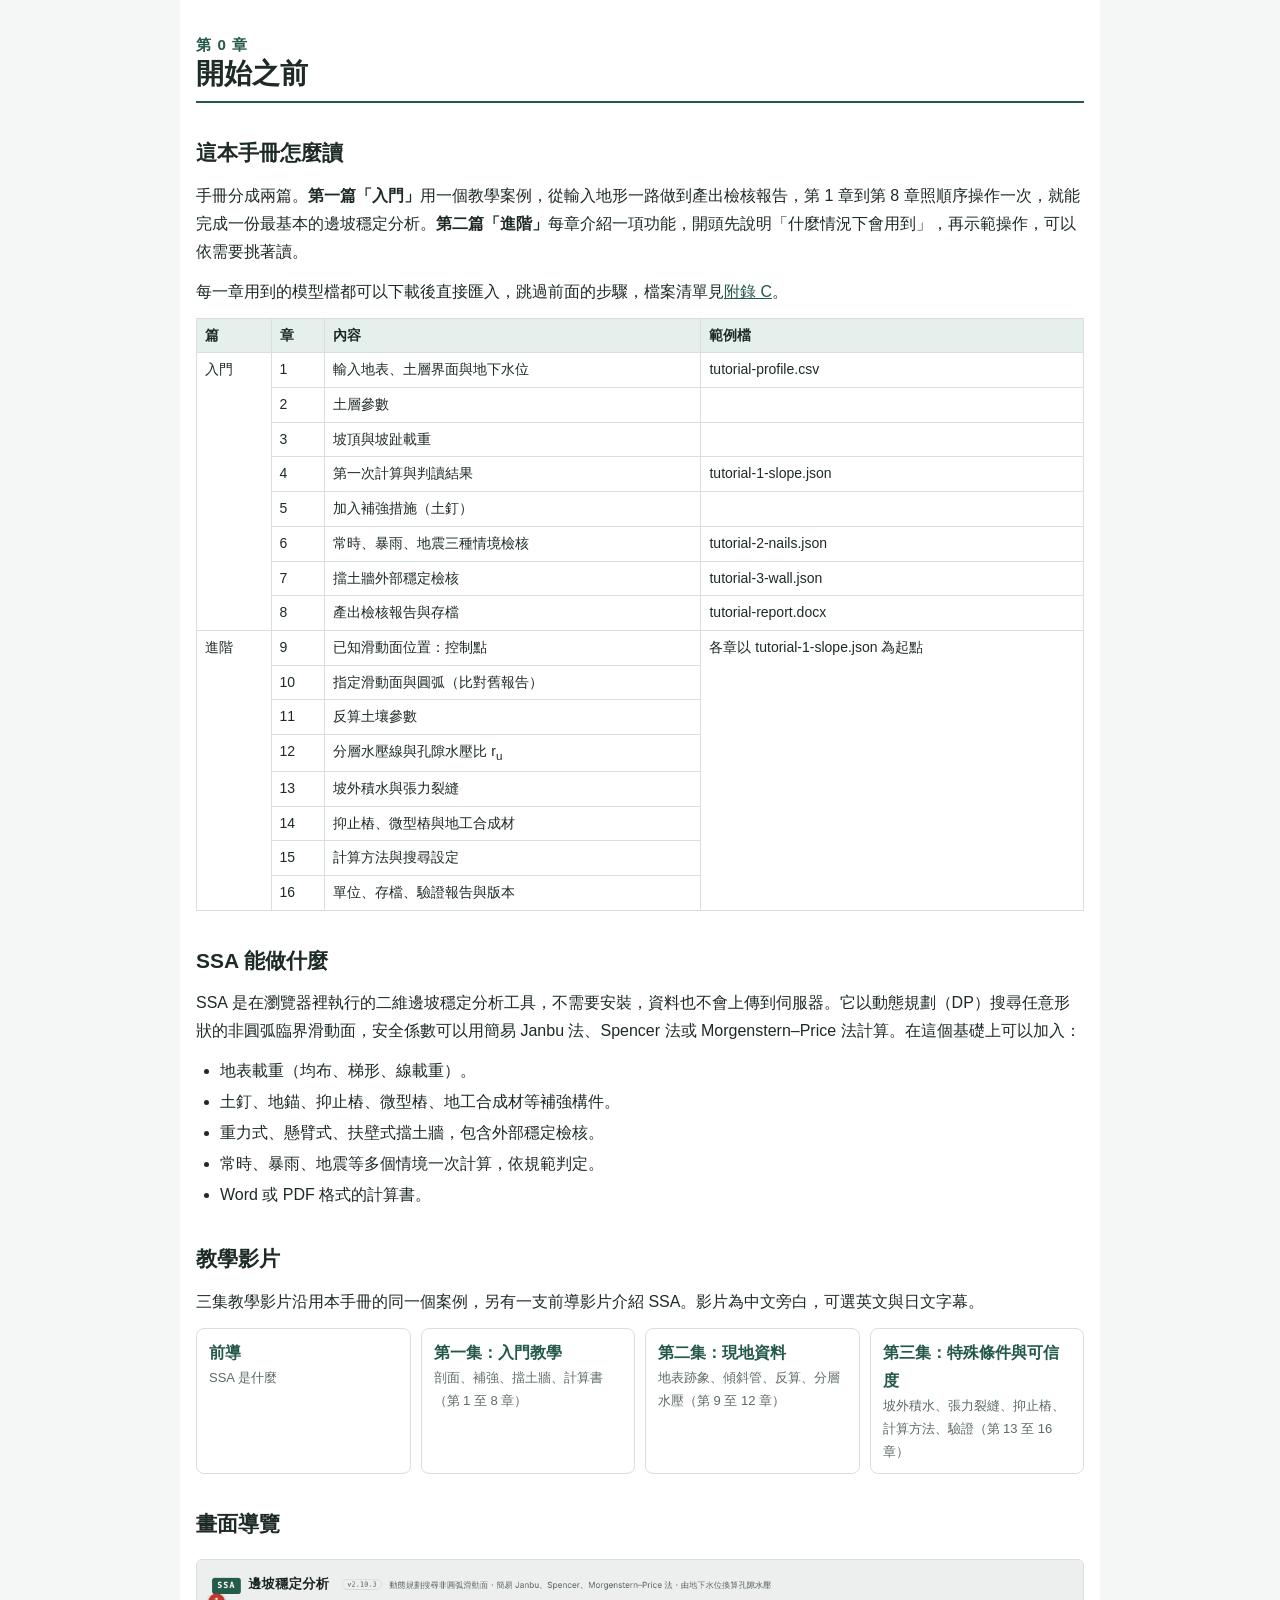
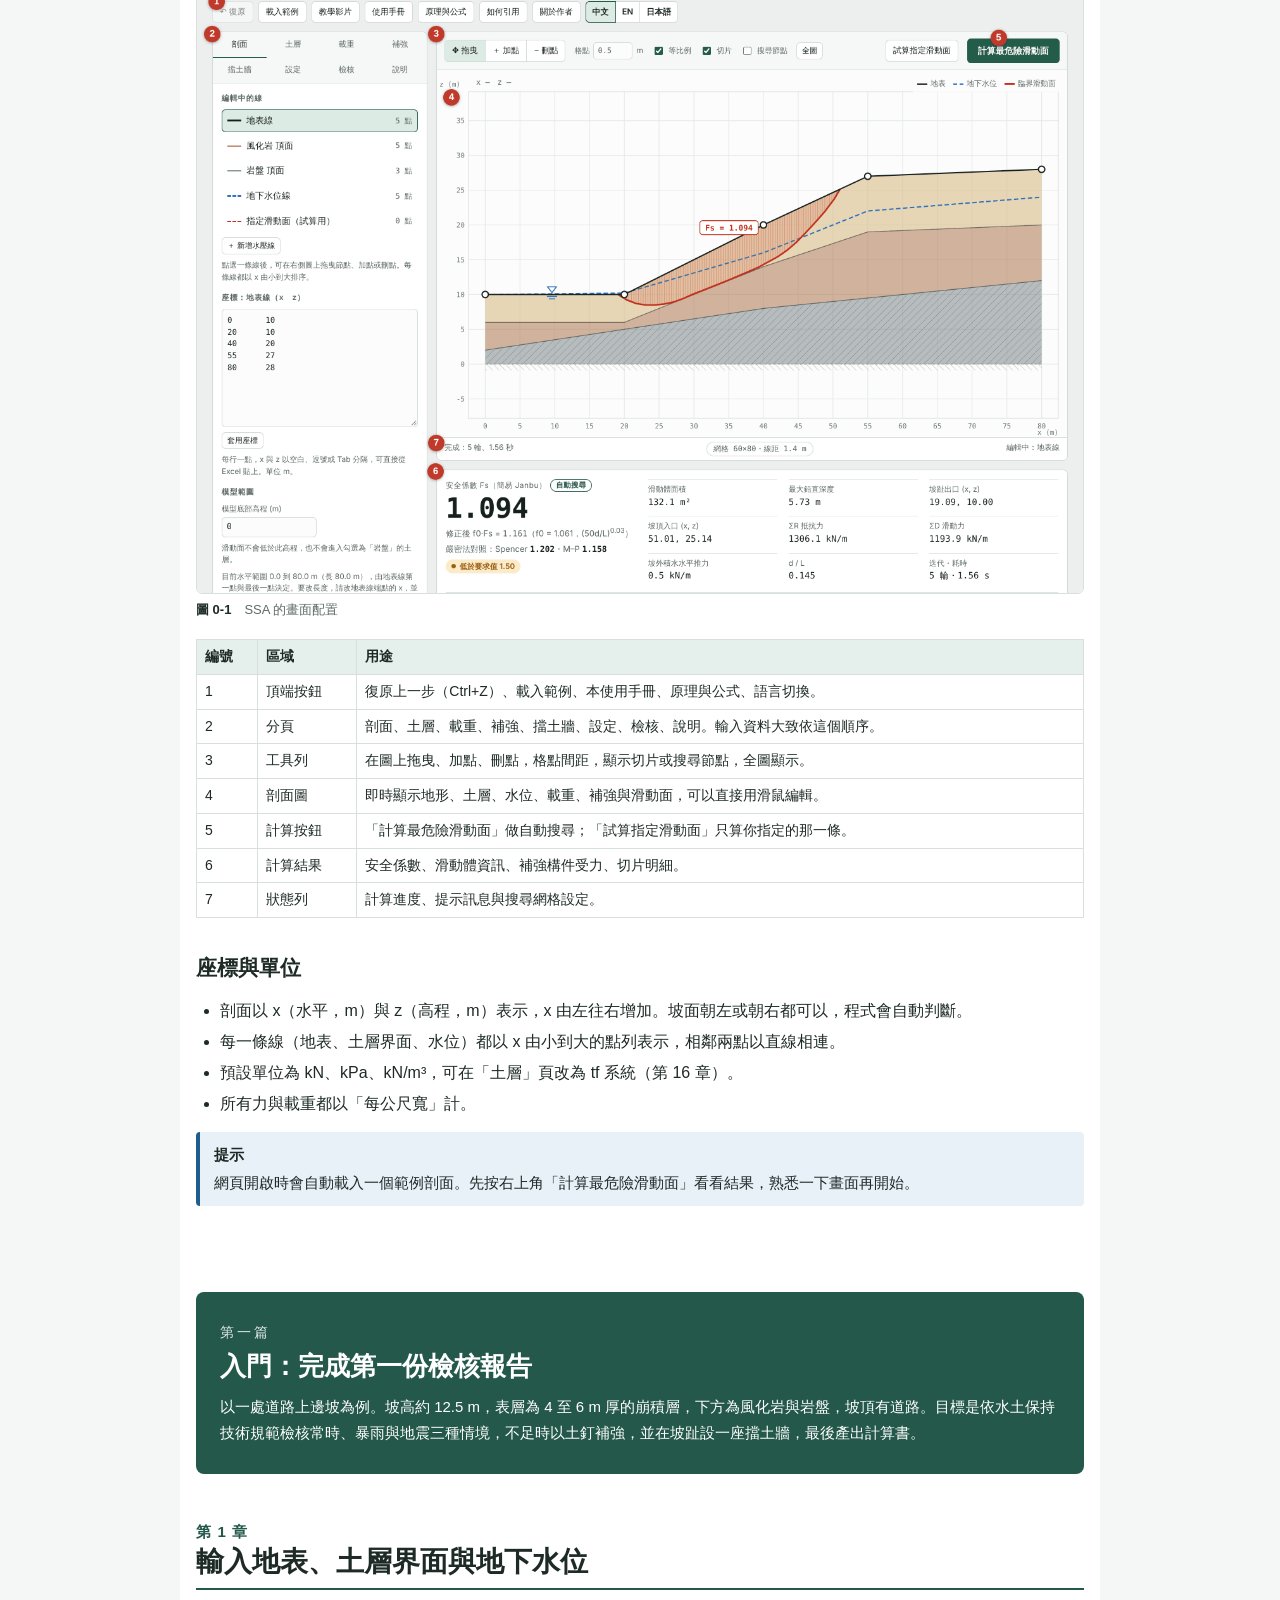
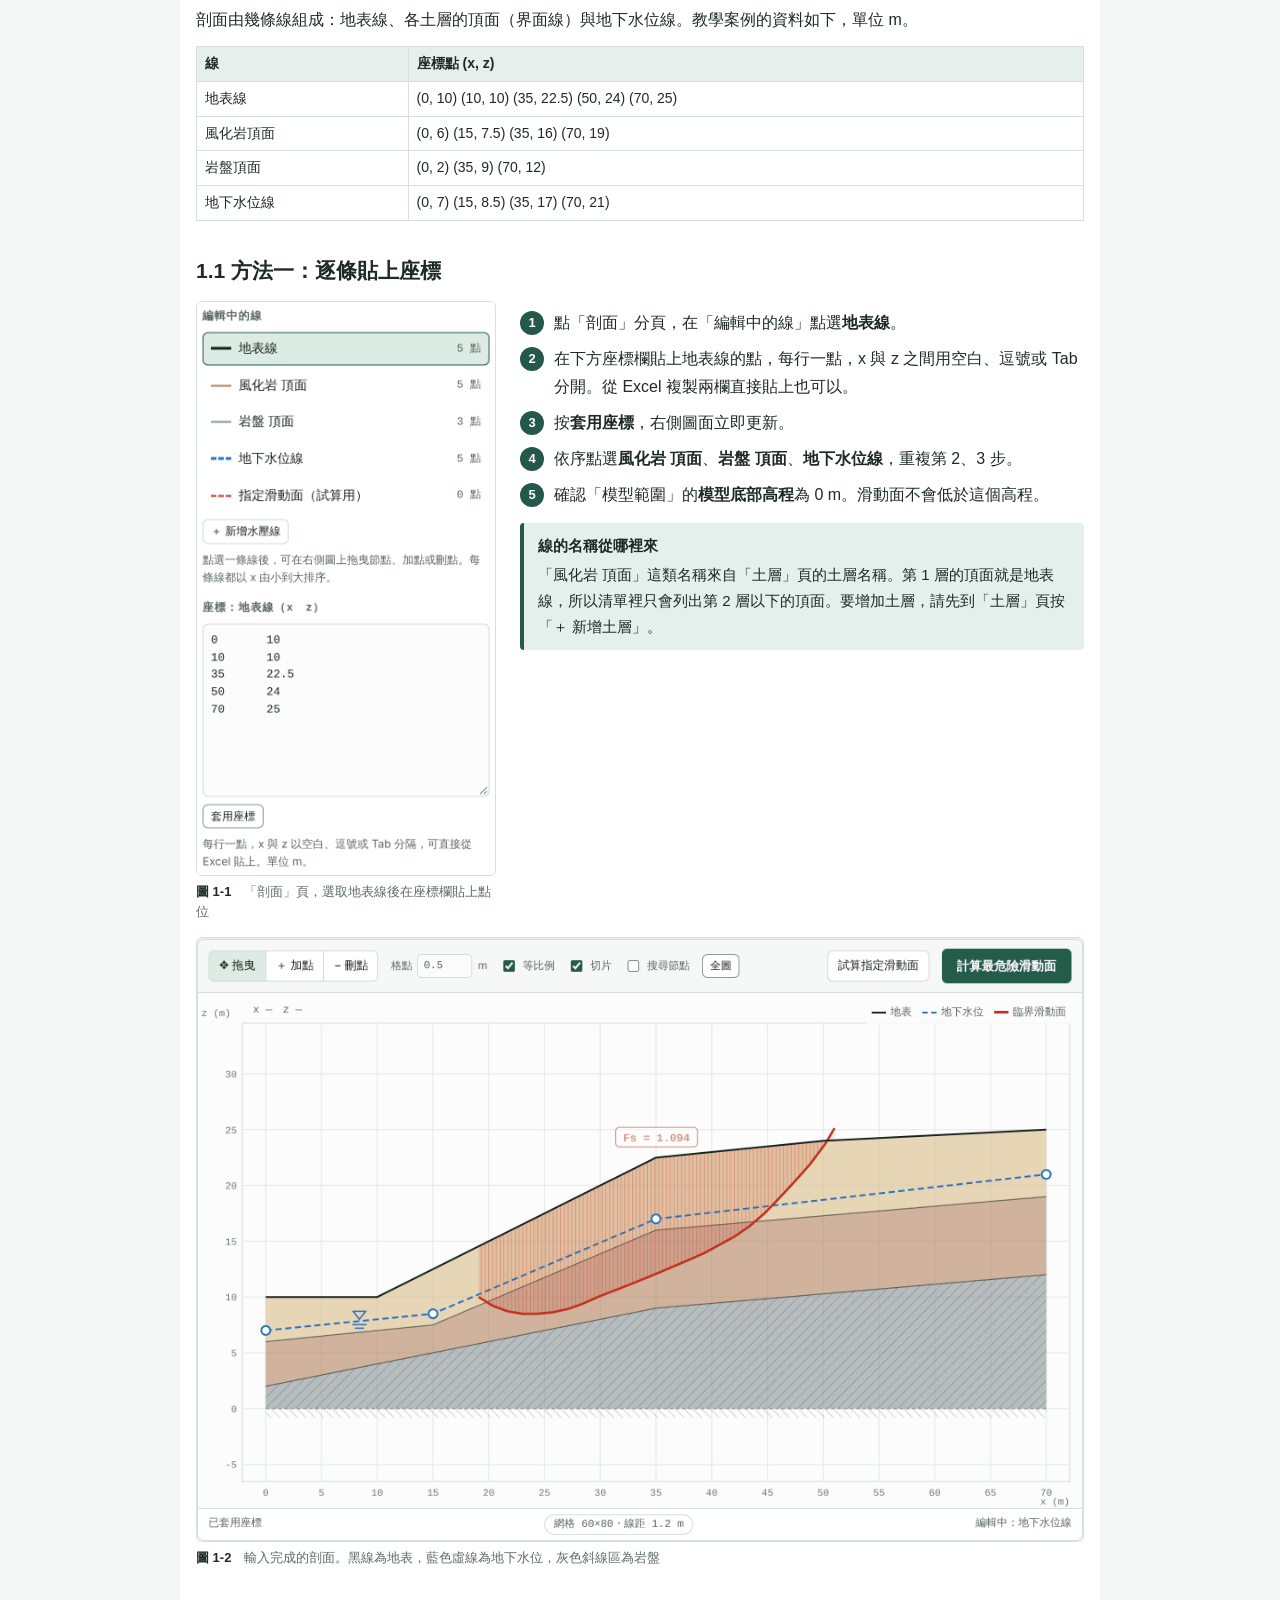
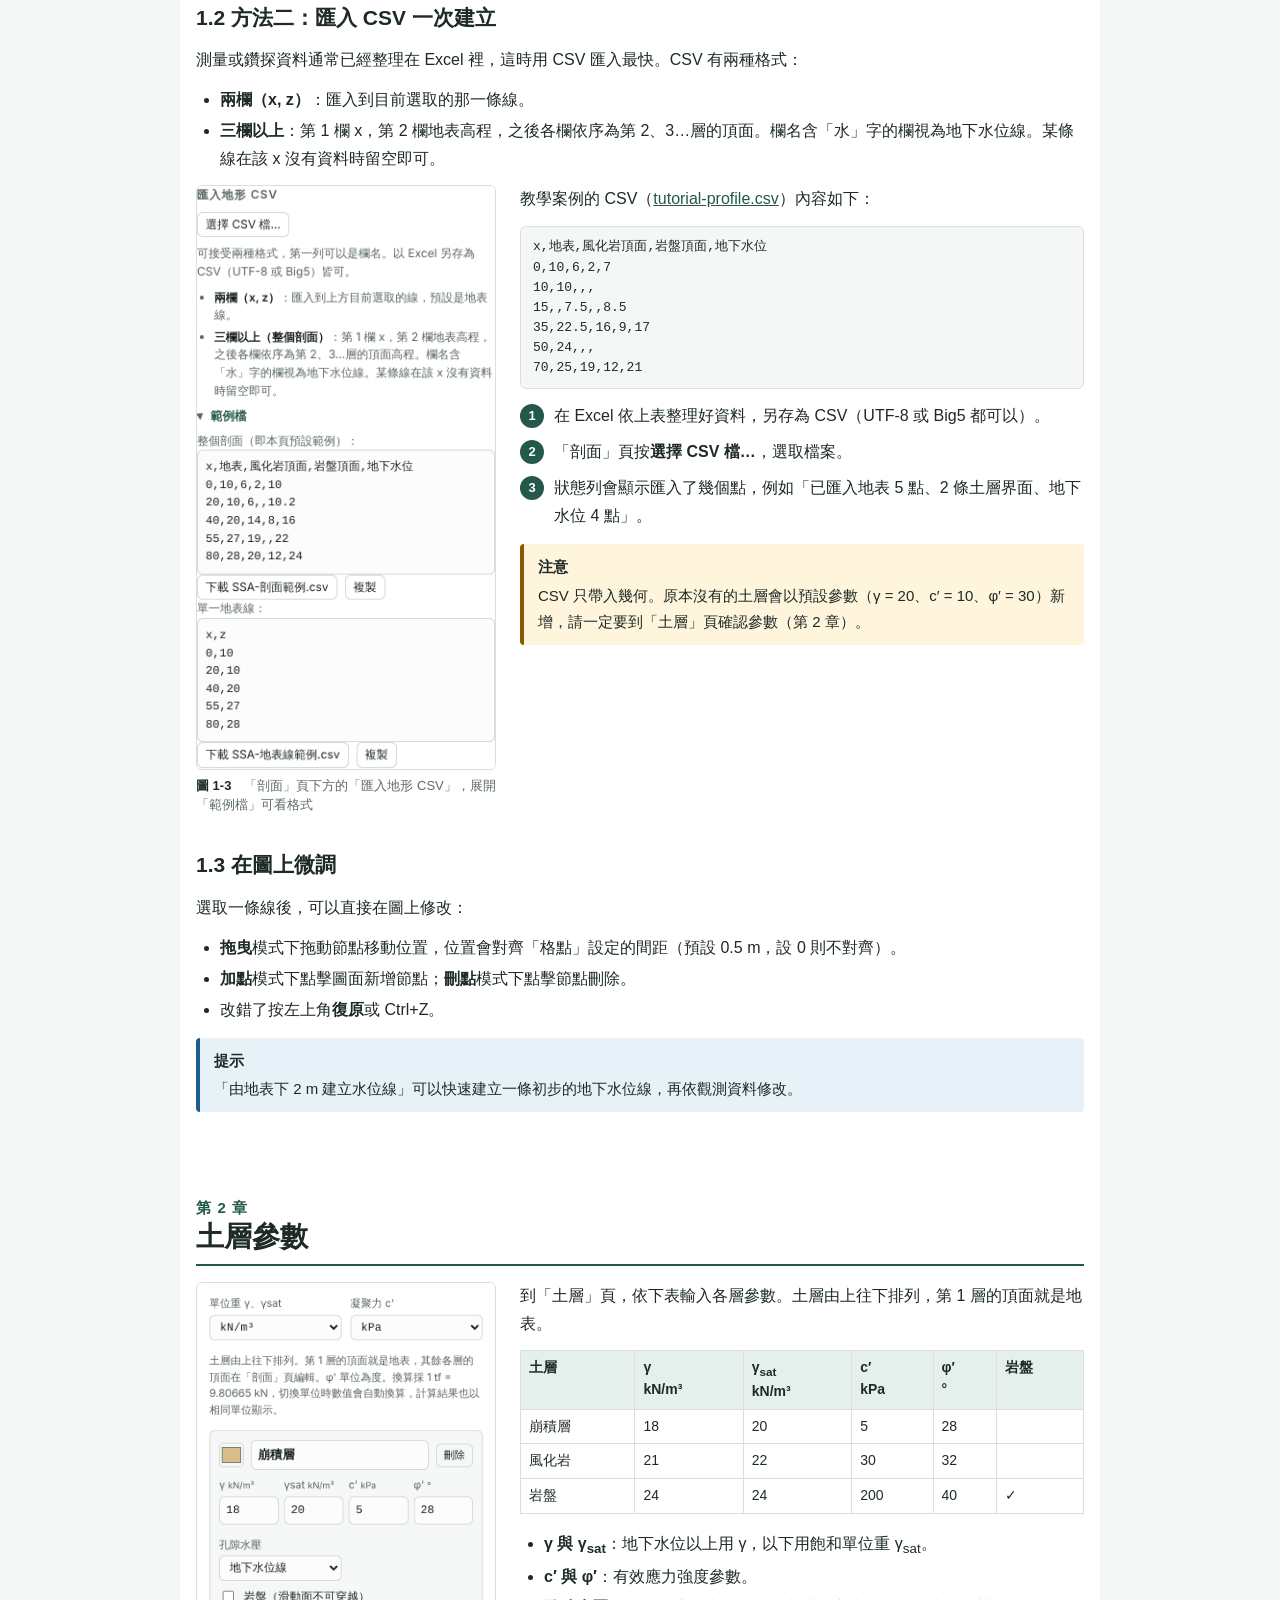
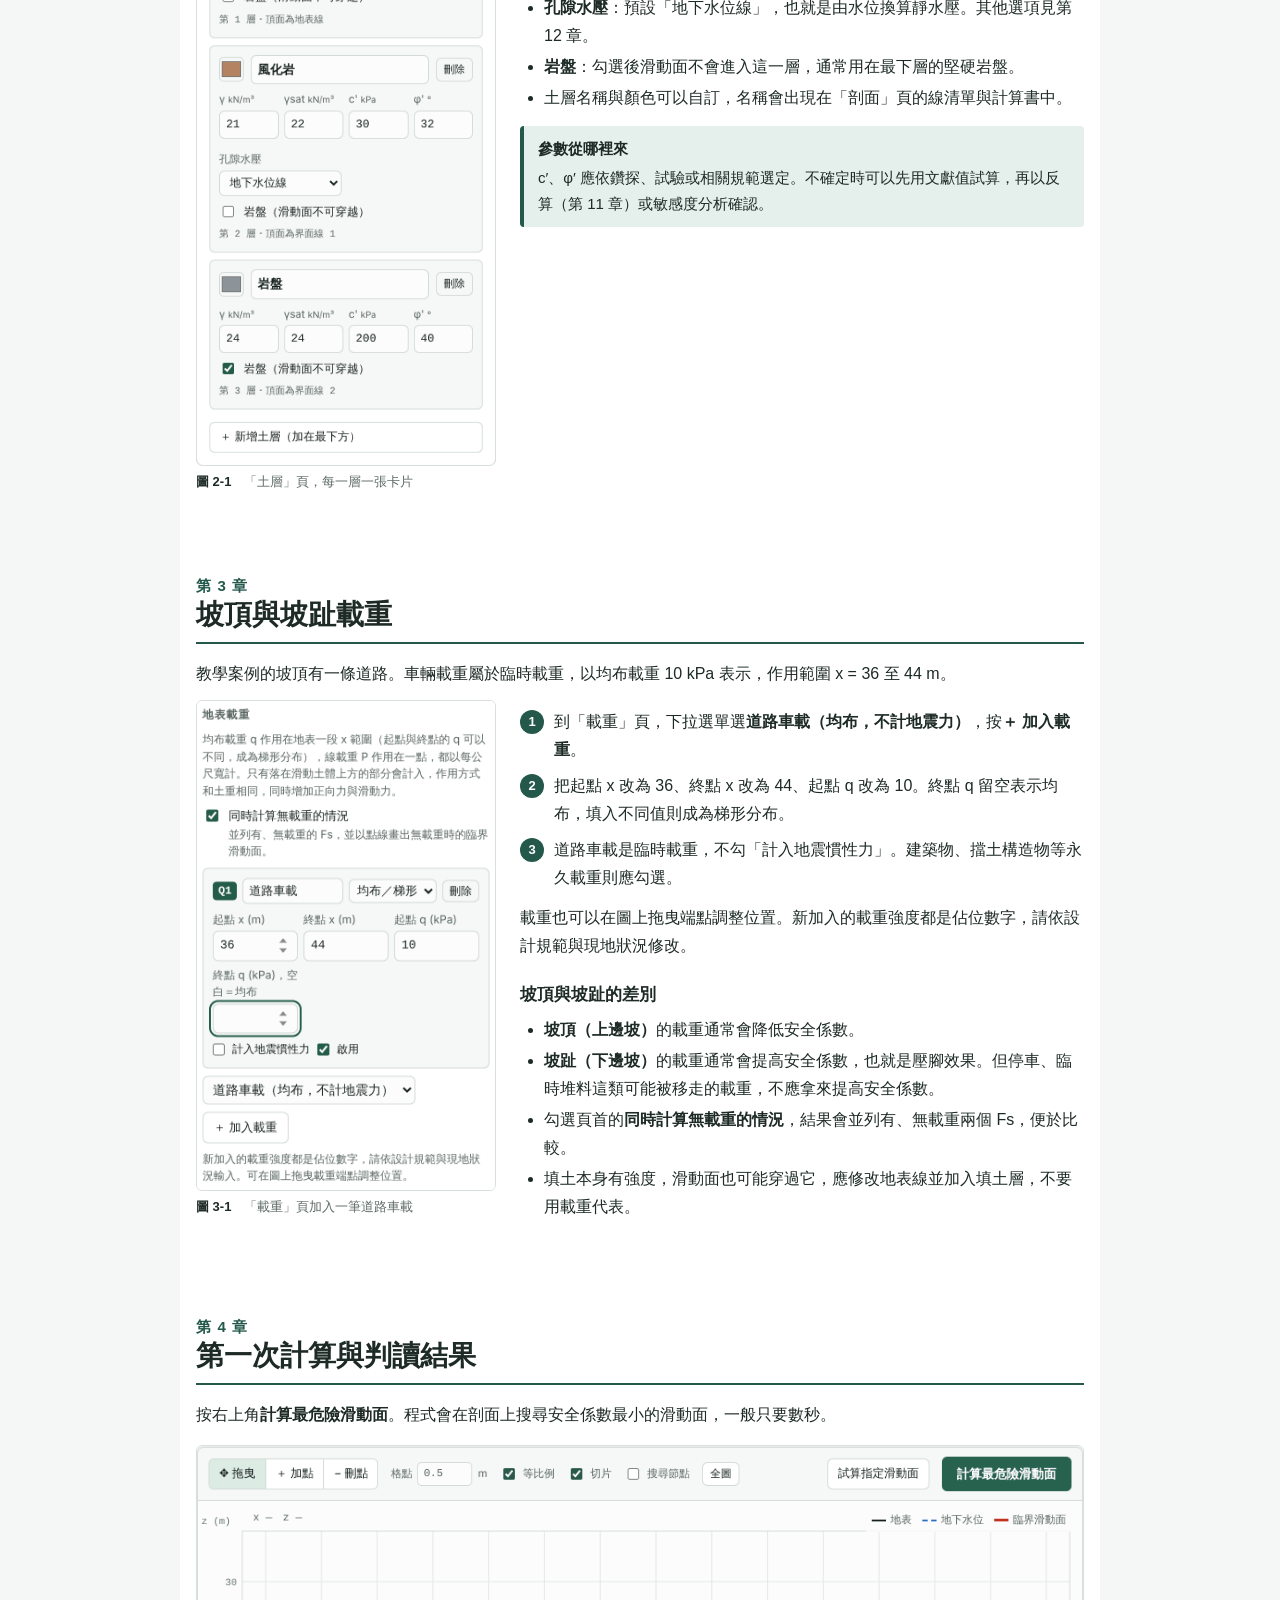
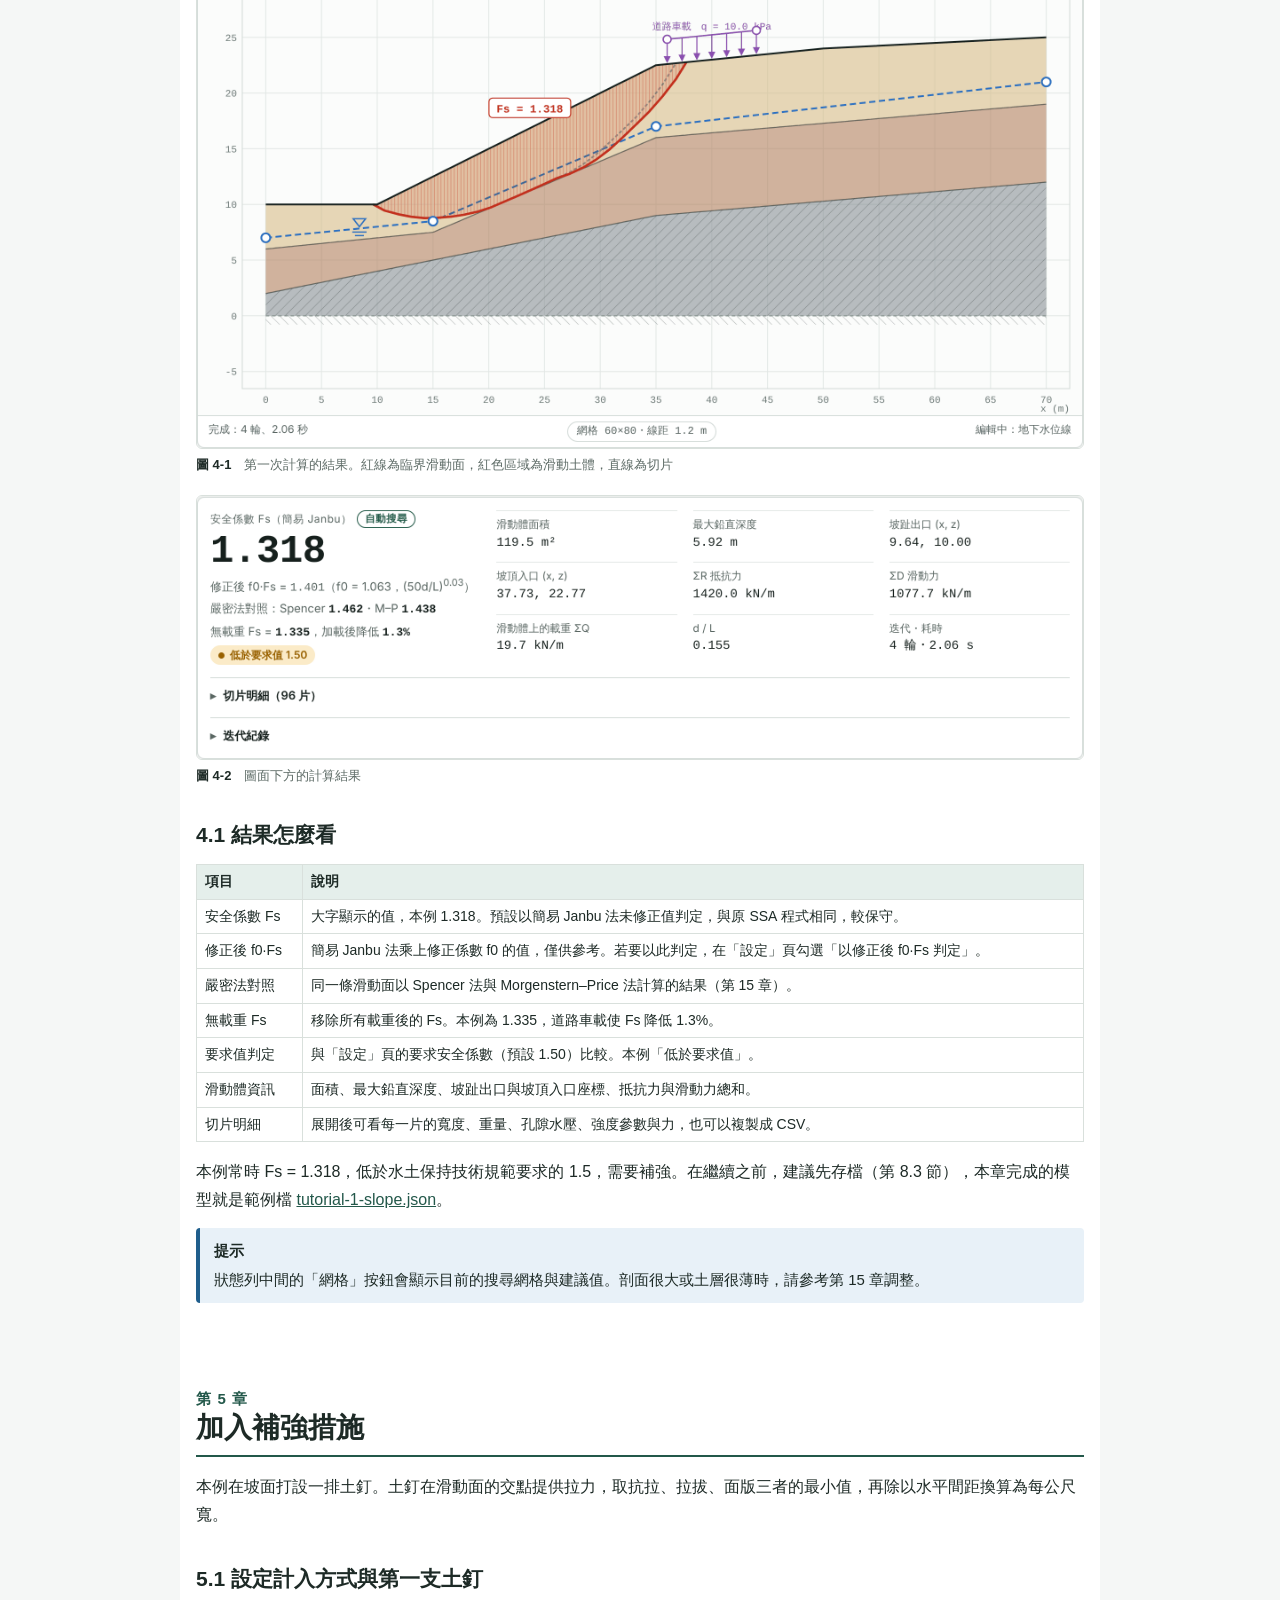
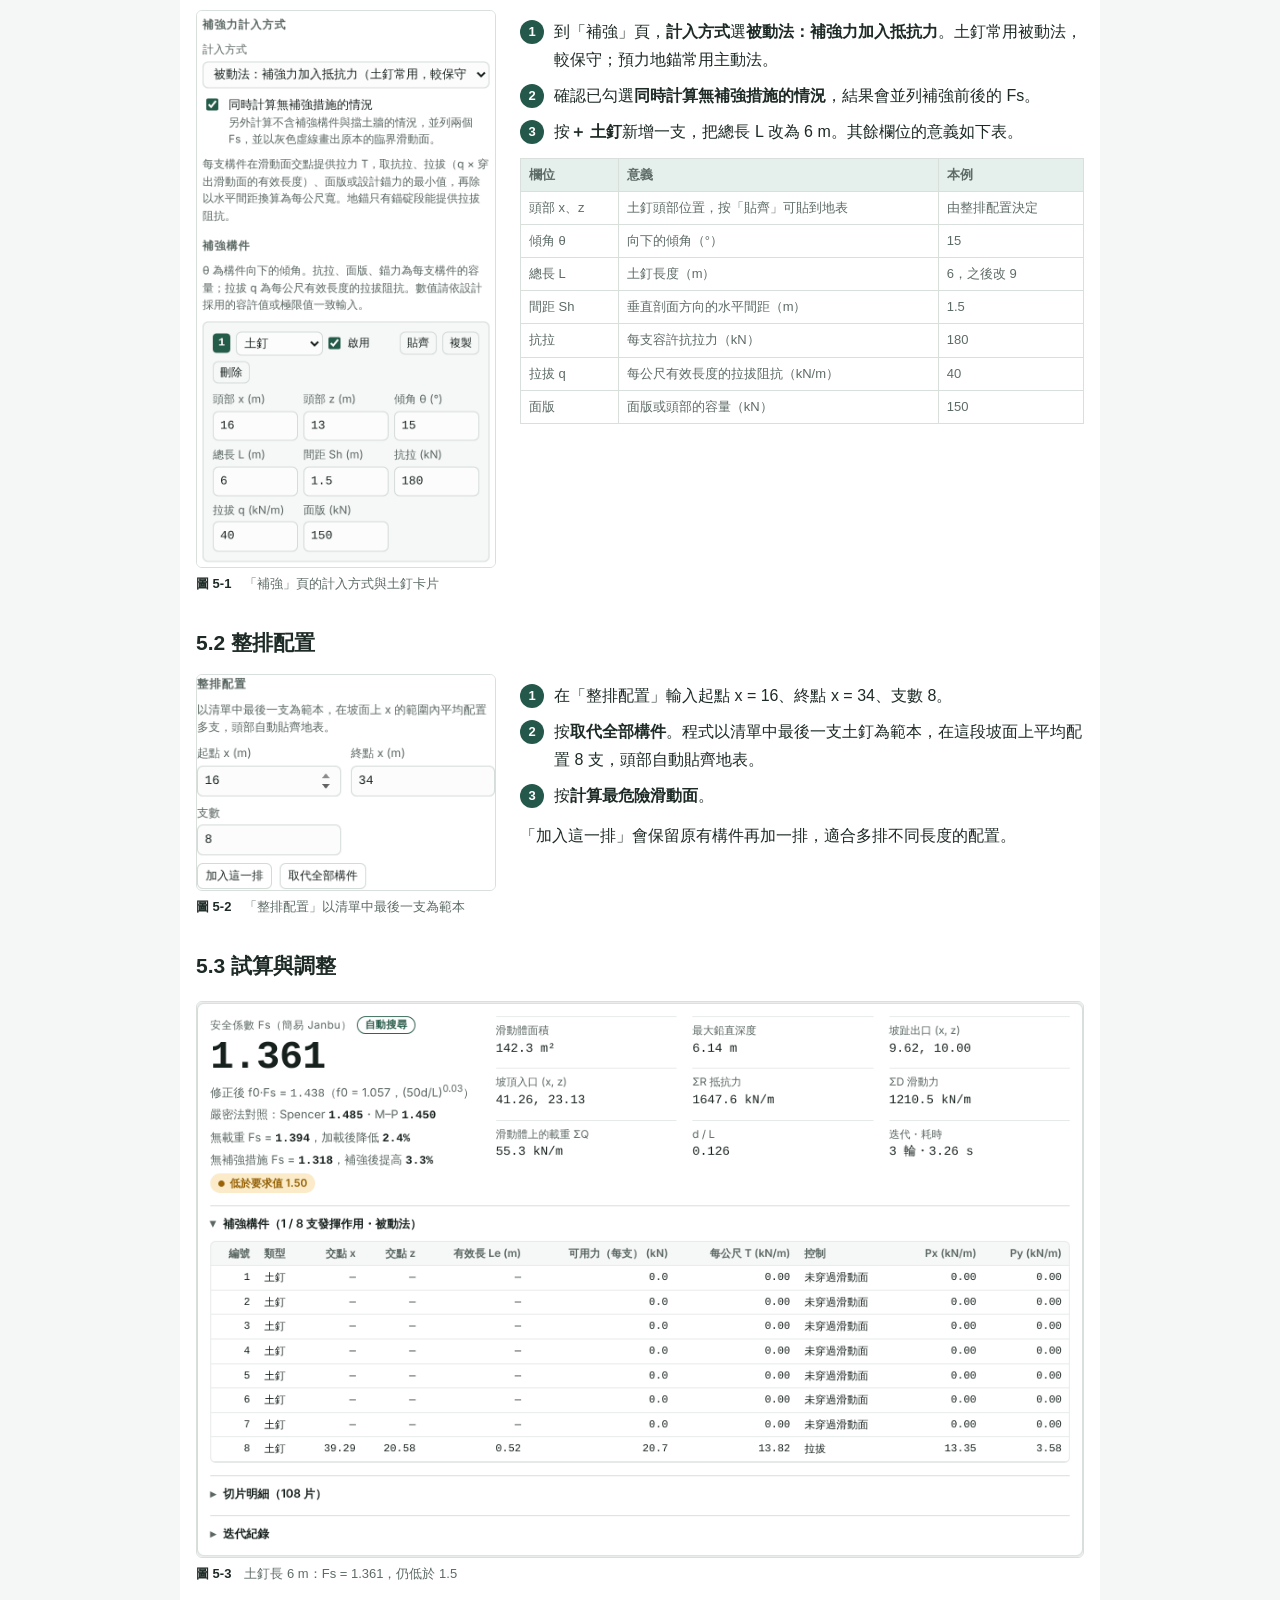
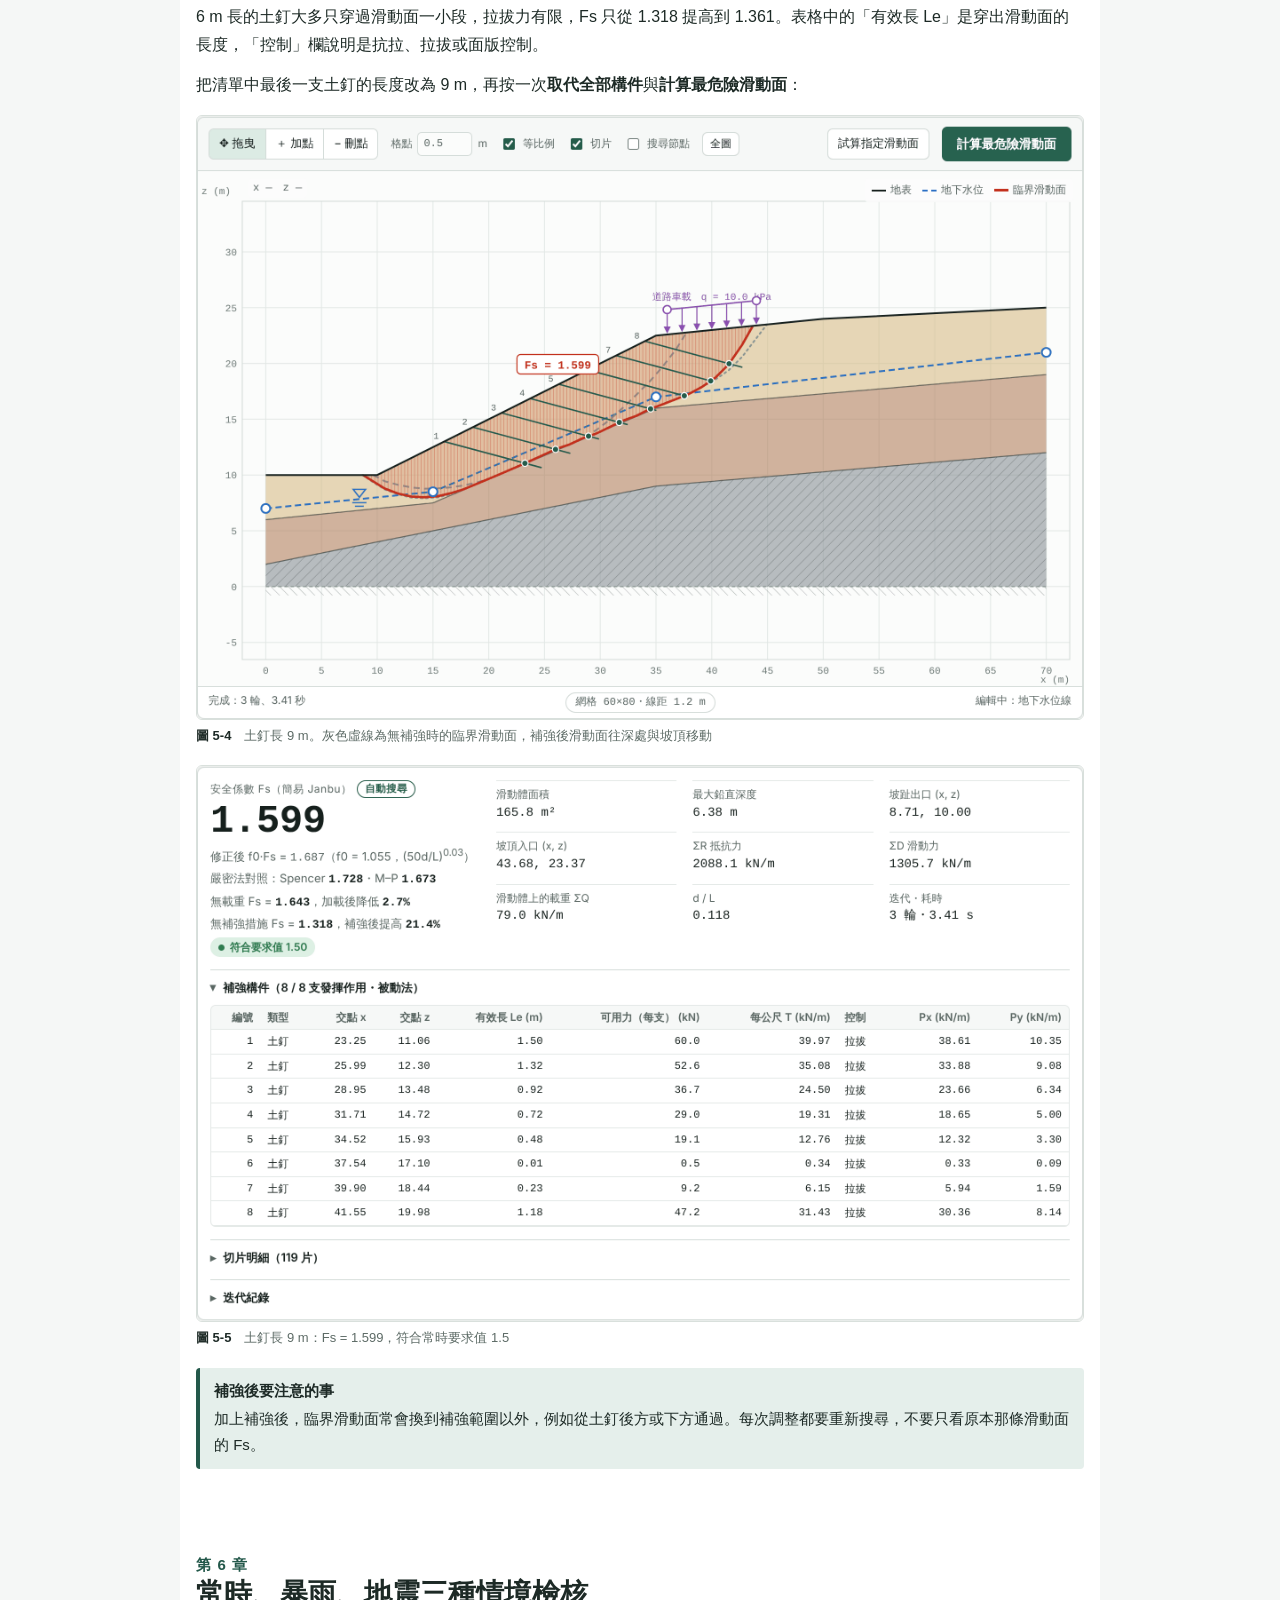
==== commit 70a2e168: "修正剖面面積單位為m2" ====
--- a/manual/index.html
+++ b/manual/index.html
@@ -9,7 +9,7 @@
 </head>
 <body>
 <!-- 手冊對應的程式版本：建置時會與 ../index.html 的 SSA_VERSION 比對 -->
-<div id="meta" data-ssa-version="2.10.2" data-ssa-date="2026-11-01" data-manual-version="1.1" hidden></div>
+<div id="meta" data-ssa-version="2.10.3" data-ssa-date="2026-11-03" data-manual-version="1.1" hidden></div>
 
 <header class="cover" id="cover">
   <div class="cover-top"><span class="mark">SSA</span><span class="cover-kicker">Slope Stability Analysis</span></div>
@@ -17,7 +17,7 @@
   <p class="cover-sub">從第一個邊坡到完整的檢核報告</p>
   <img class="cover-img" src="img/07-board-global.png" alt="教學案例：加入土釘與坡趾擋土牆後的臨界滑動面">
   <dl class="cover-meta">
-    <dt>對應程式版本</dt><dd><span class="v-ssa">v2.10.2</span>（<span class="v-date">2026-11-01</span>）</dd>
+    <dt>對應程式版本</dt><dd><span class="v-ssa">v2.10.3</span>（<span class="v-date">2026-11-03</span>）</dd>
     <dt>手冊版本</dt><dd><span class="v-man">1.1</span></dd>
     <dt>開發者</dt><dd>陳振宇</dd>
     <dt>聯絡信箱</dt><dd><a href="mailto:cychen59@gmail.com">cychen59@gmail.com</a></dd>
@@ -734,7 +734,7 @@
 </ul>
 <h3>16.3 驗證報告</h3>
 <figure class="mid"><img src="img/16-verify.png" alt="驗證報告"><figcaption>「說明」頁執行驗證報告的結果</figcaption></figure>
-<p>「說明」頁的<b>執行驗證</b>會以目前版本的計算核心，在您的瀏覽器中重算全部驗證考題，包含閉合解、Fredlund and Krahn、ACADS 標準題、坡外積水與張力裂縫、分層水壓、補強構件、鋼管杭計算例與擋土牆外部穩定，列出參考值、本工具的結果、差異與是否通過，約需 3 分鐘。結果可以下載 Word 或列印為 PDF，作為送審時的程式驗證文件。v2.10.2 共 146 項檢核全部通過。</p>
+<p>「說明」頁的<b>執行驗證</b>會以目前版本的計算核心，在您的瀏覽器中重算全部驗證考題，包含閉合解、Fredlund and Krahn、ACADS 標準題、坡外積水與張力裂縫、分層水壓、補強構件、鋼管杭計算例與擋土牆外部穩定，列出參考值、本工具的結果、差異與是否通過，約需 3 分鐘。結果可以下載 Word 或列印為 PDF，作為送審時的程式驗證文件。v2.10.3 共 146 項檢核全部通過。</p>
 <h3>16.4 版本與語言</h3>
 <p>網頁標題旁、計算書與存檔都標示程式版本號。「說明」頁的版本紀錄列出各版的修改內容。本手冊封面註明對應的程式版本，程式有功能更新時，手冊也會同步修訂。</p>
 <p>右上角可以切換中文、English、日本語，計算書也會以目前的語言產生。本手冊另有<a href="en/">英文版</a>與<a href="ja/">日文版</a>。</p>
@@ -808,7 +808,7 @@
 </section>
 
 </main>
-<footer class="docfoot screen-only"><p>SSA 邊坡穩定分析 使用手冊 <span class="v-man">1.1</span>・對應程式 <span class="v-ssa">v2.10.2</span>・陳振宇 <a href="mailto:cychen59@gmail.com">cychen59@gmail.com</a></p></footer>
+<footer class="docfoot screen-only"><p>SSA 邊坡穩定分析 使用手冊 <span class="v-man">1.1</span>・對應程式 <span class="v-ssa">v2.10.3</span>・陳振宇 <a href="mailto:cychen59@gmail.com">cychen59@gmail.com</a></p></footer>
 <script src="manual.js"></script>
 </body>
 </html>
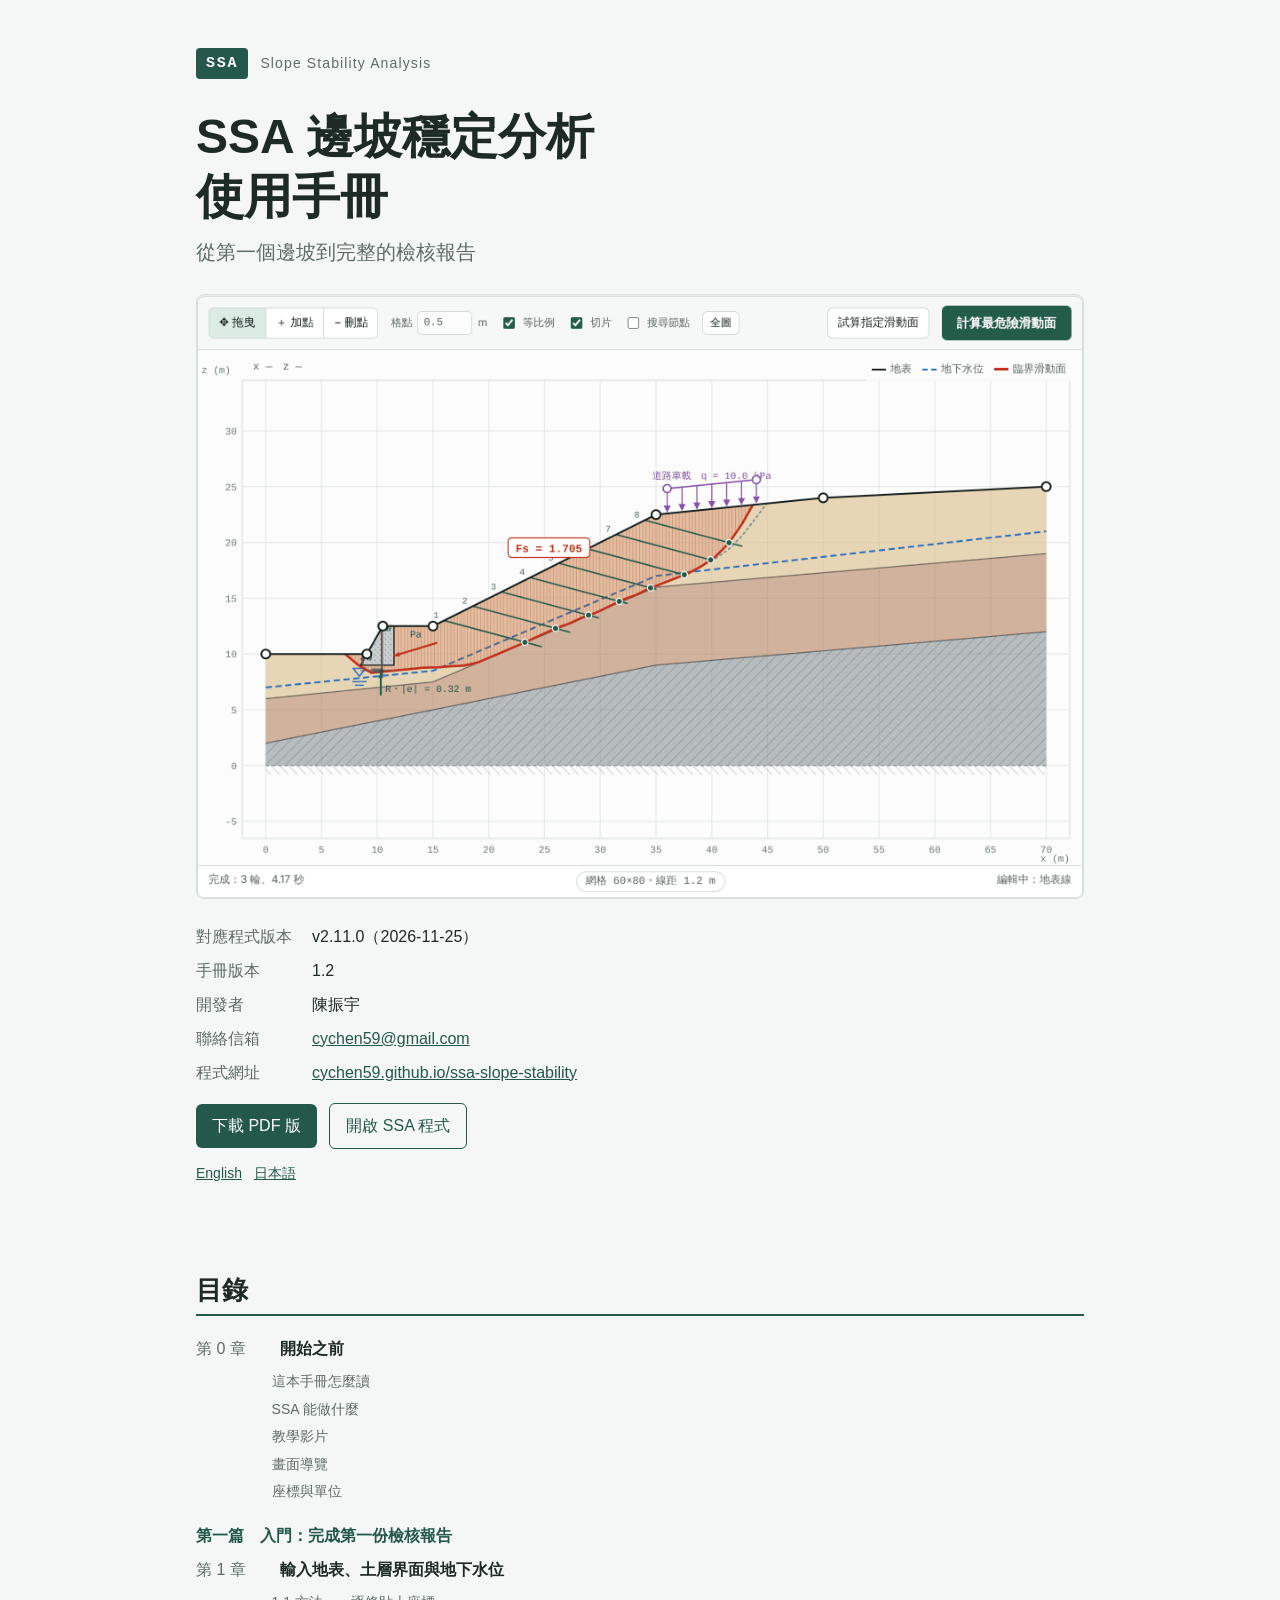
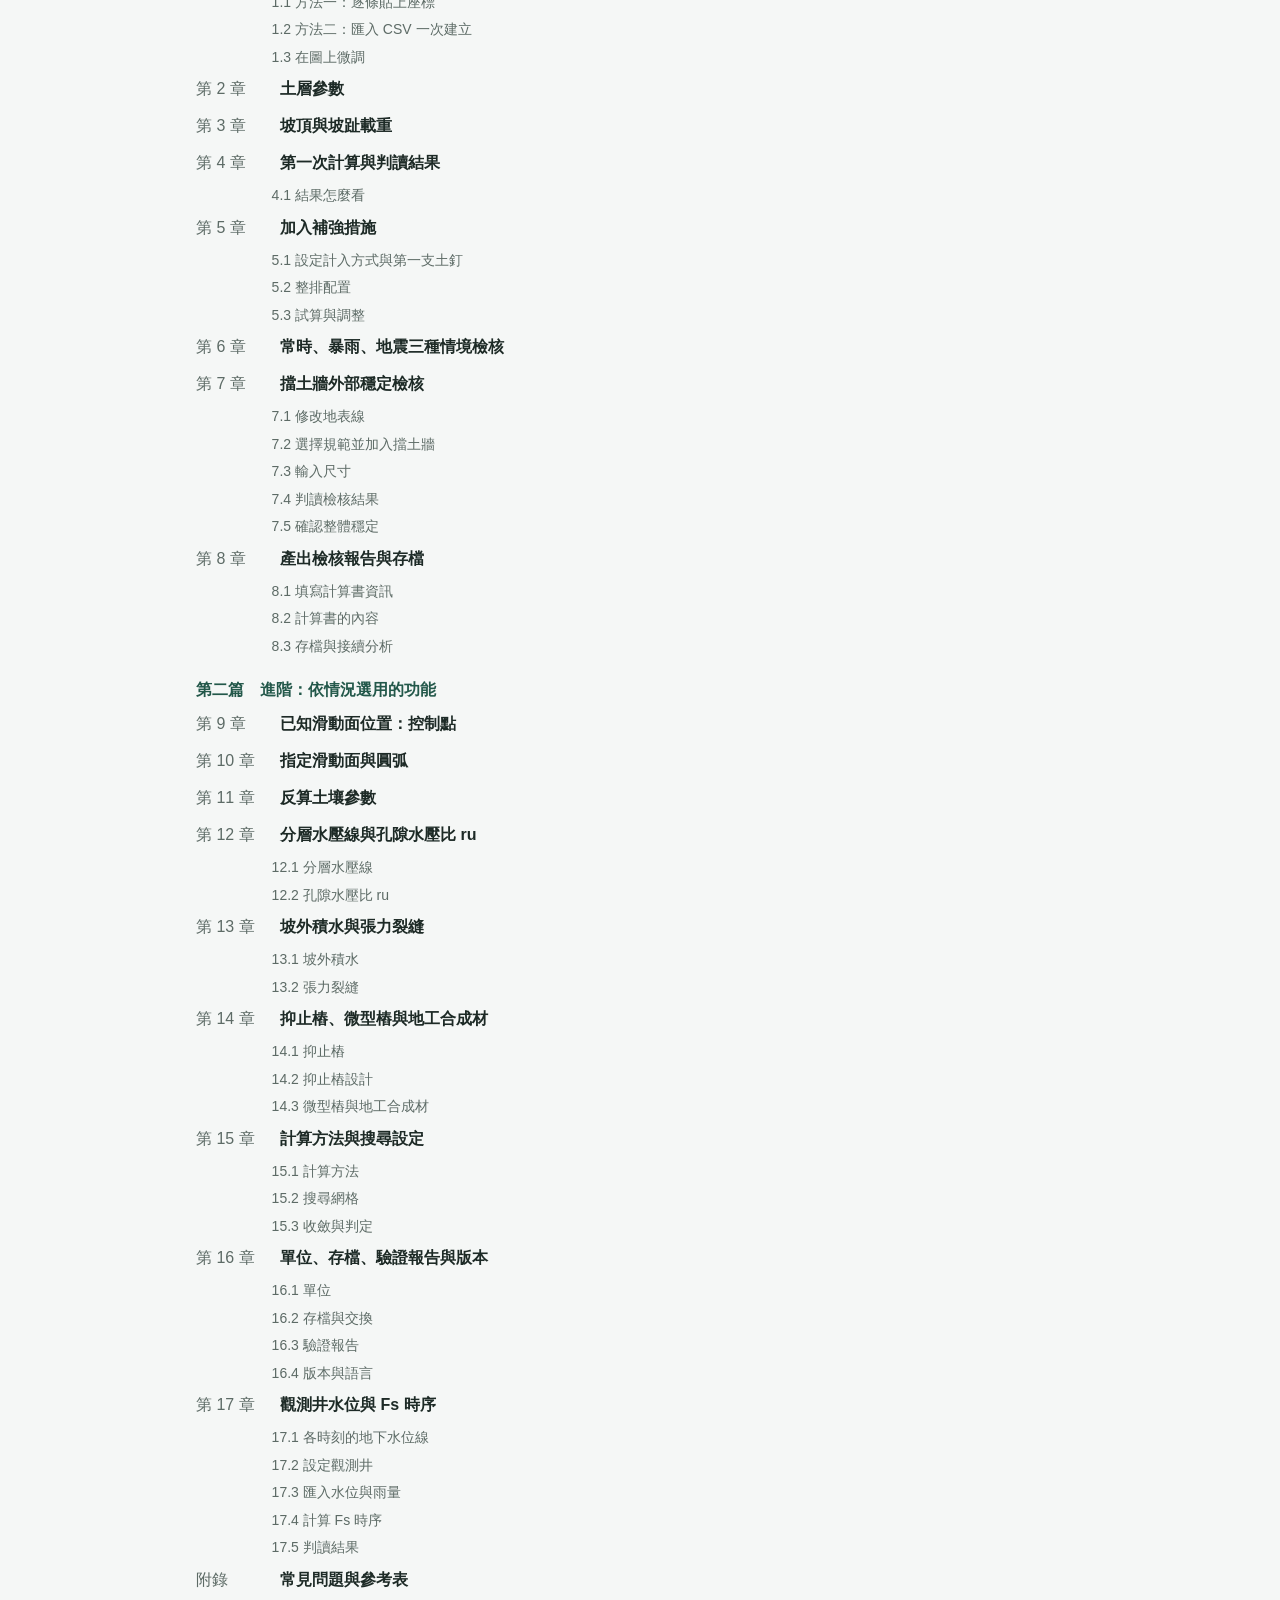
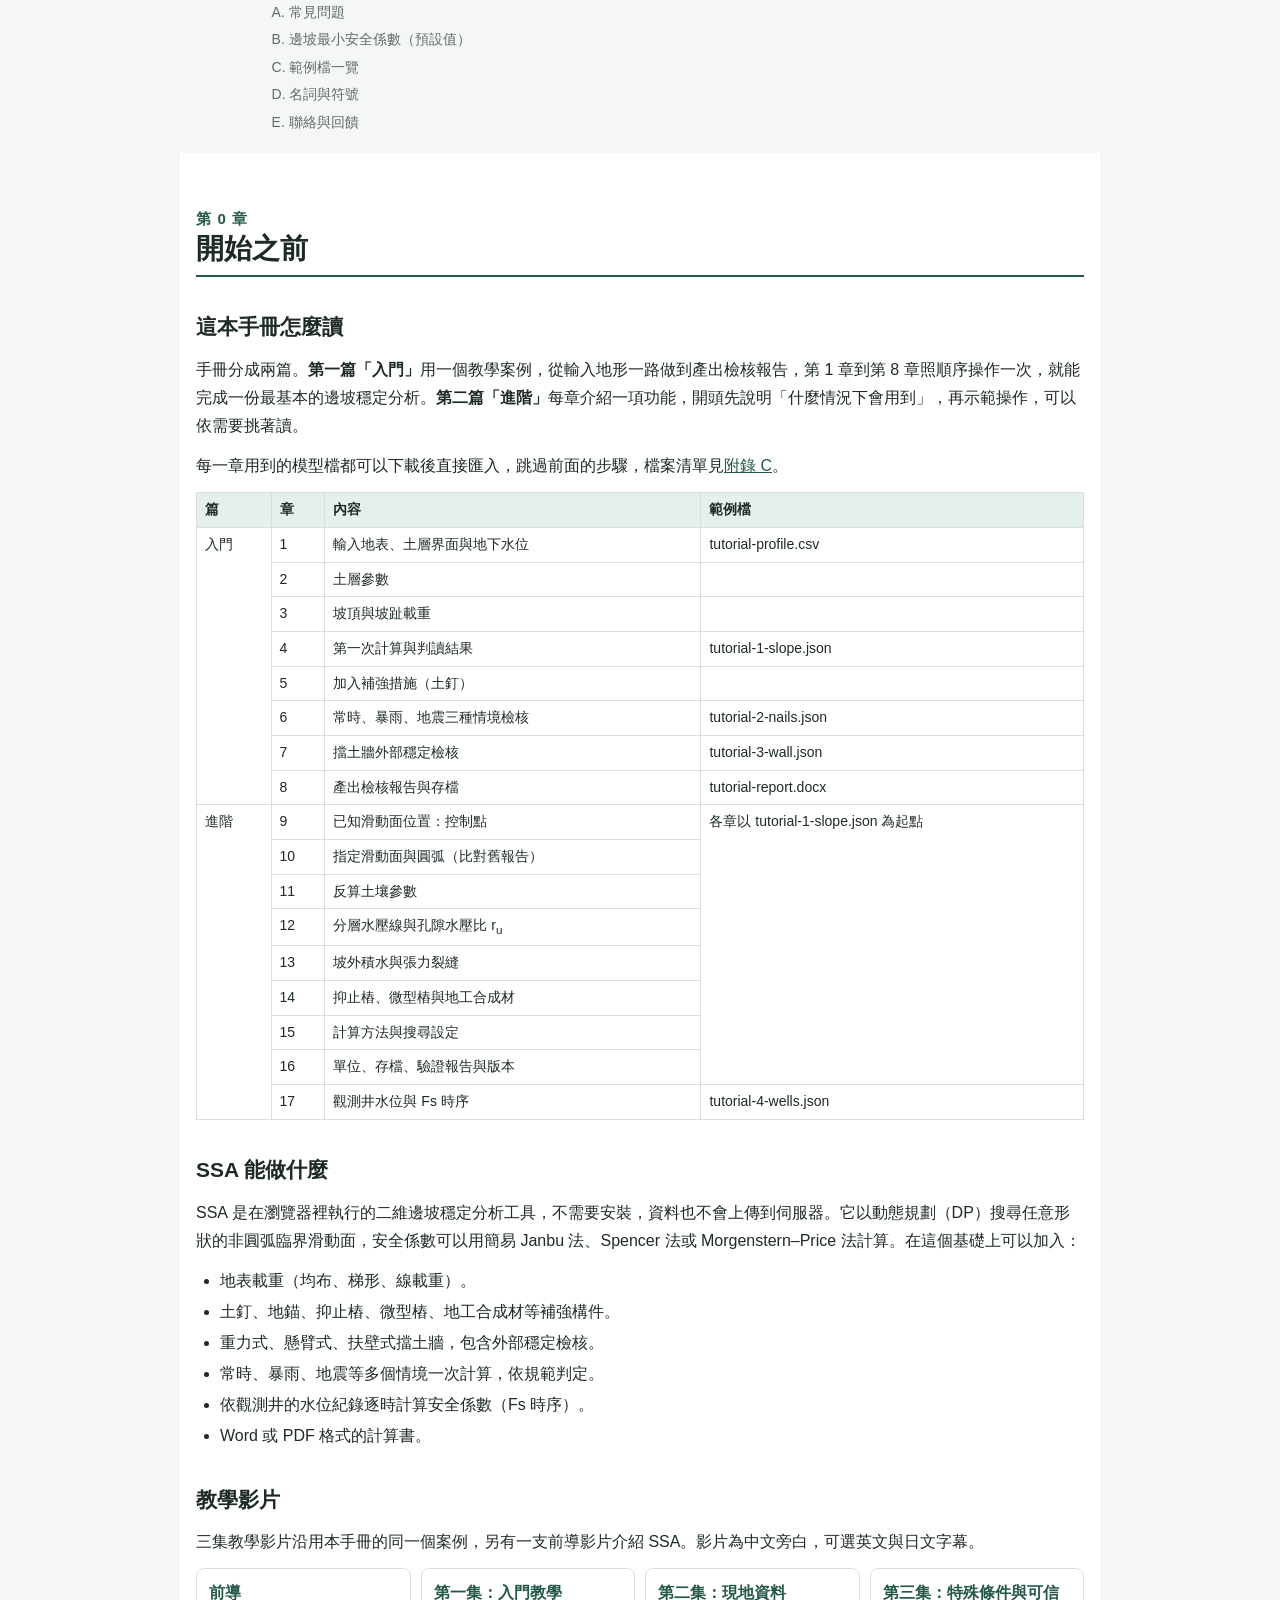
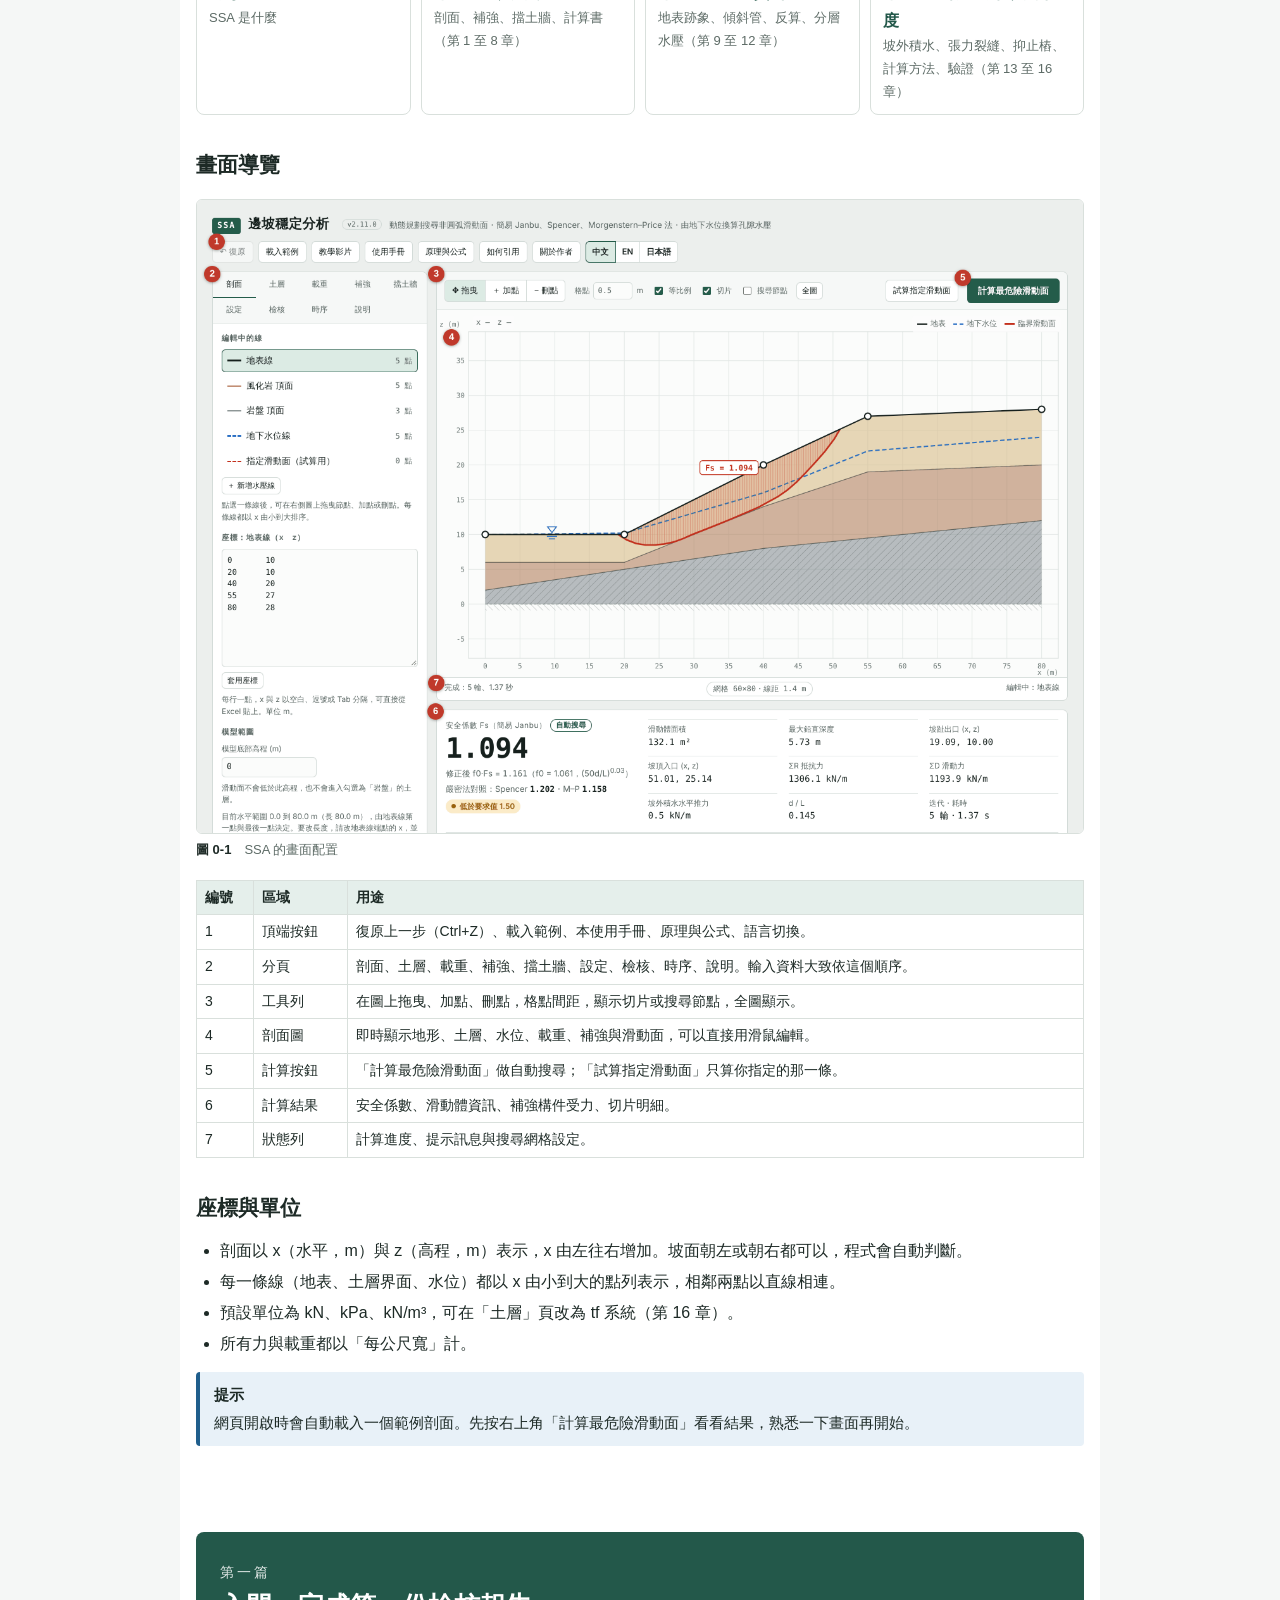
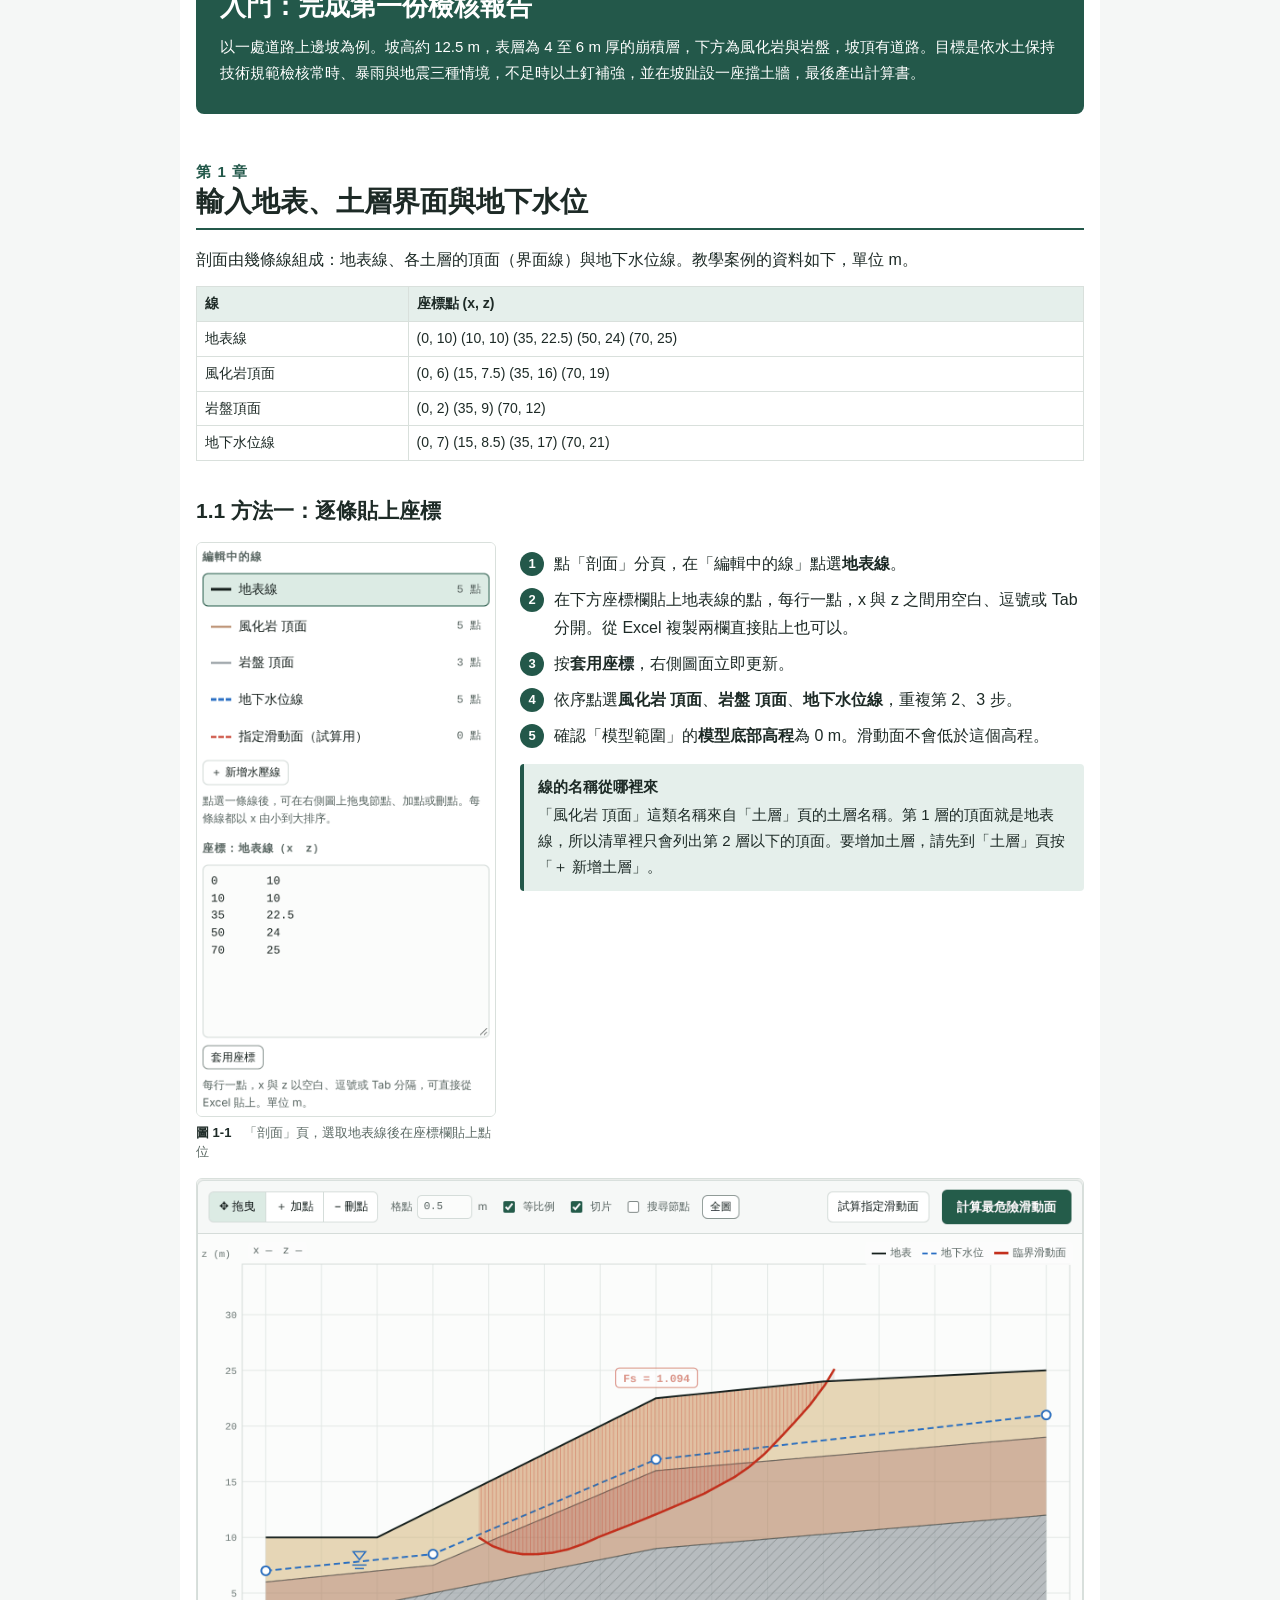
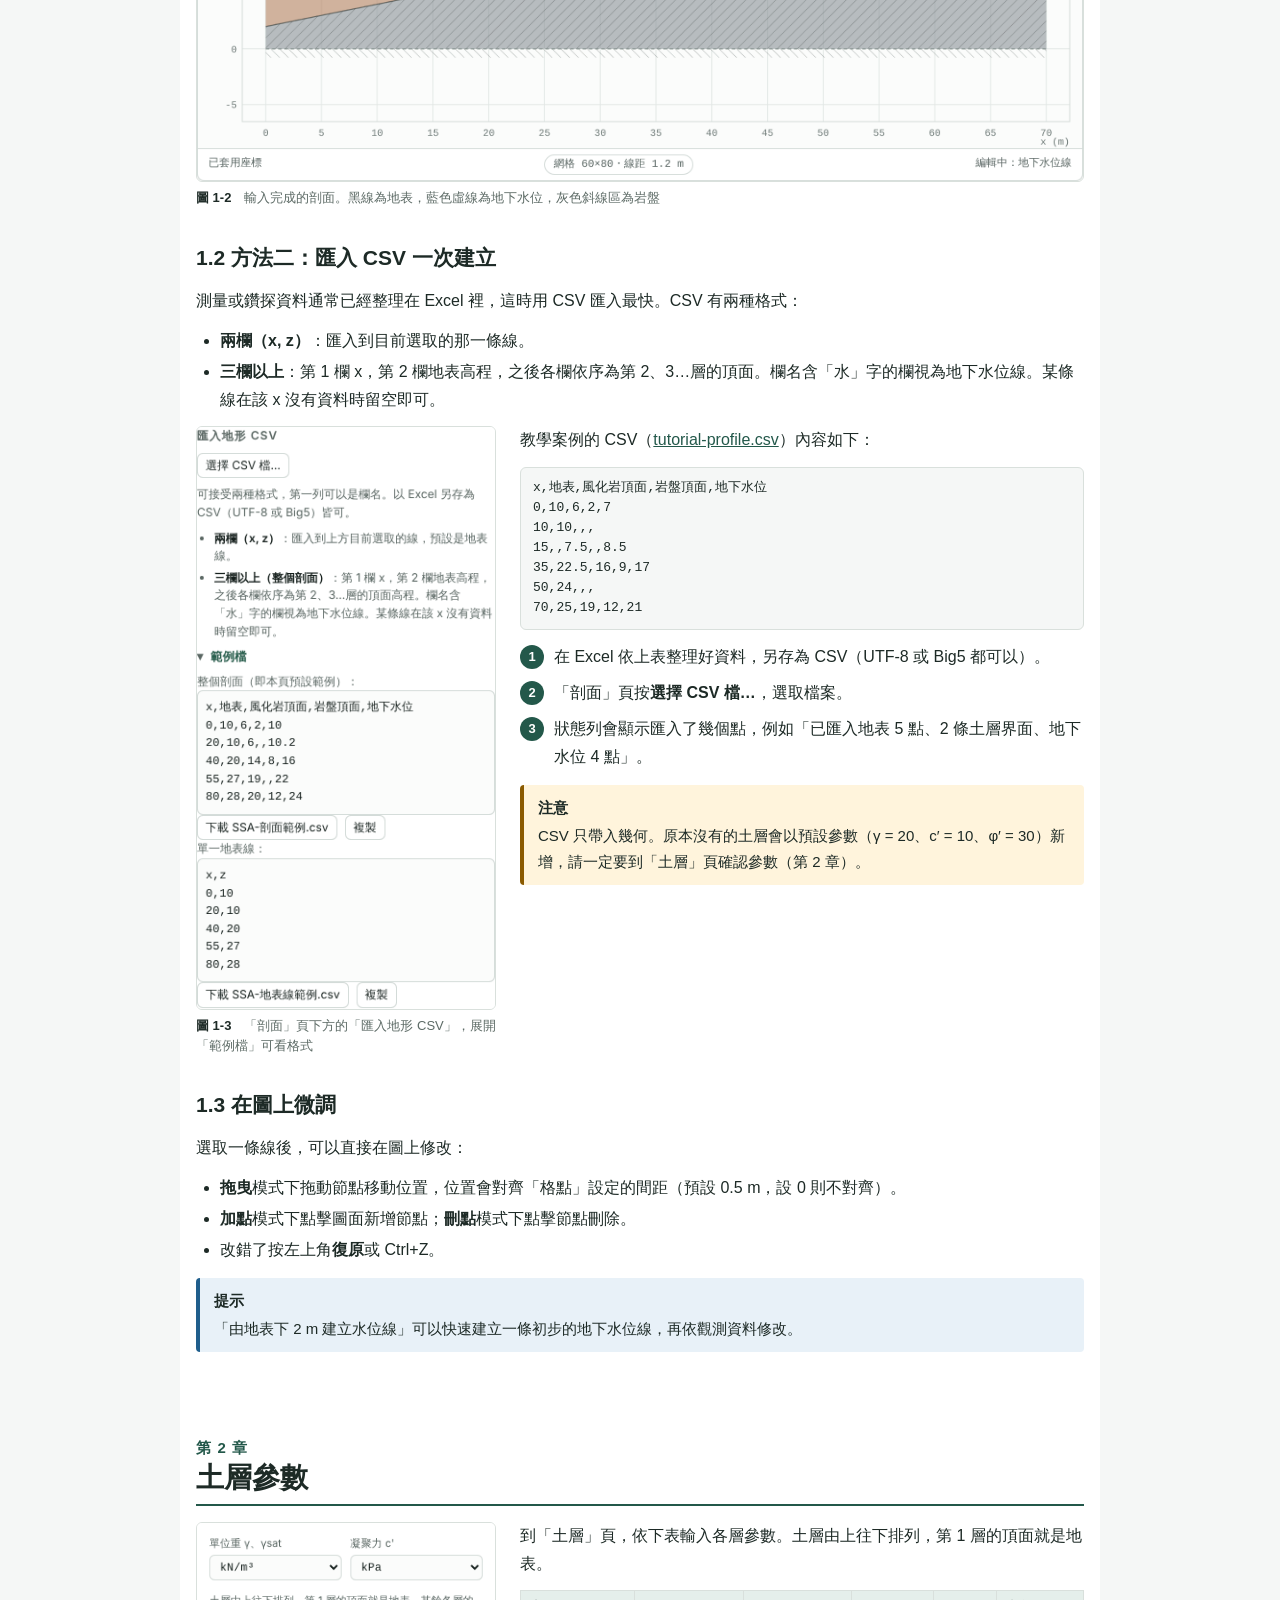
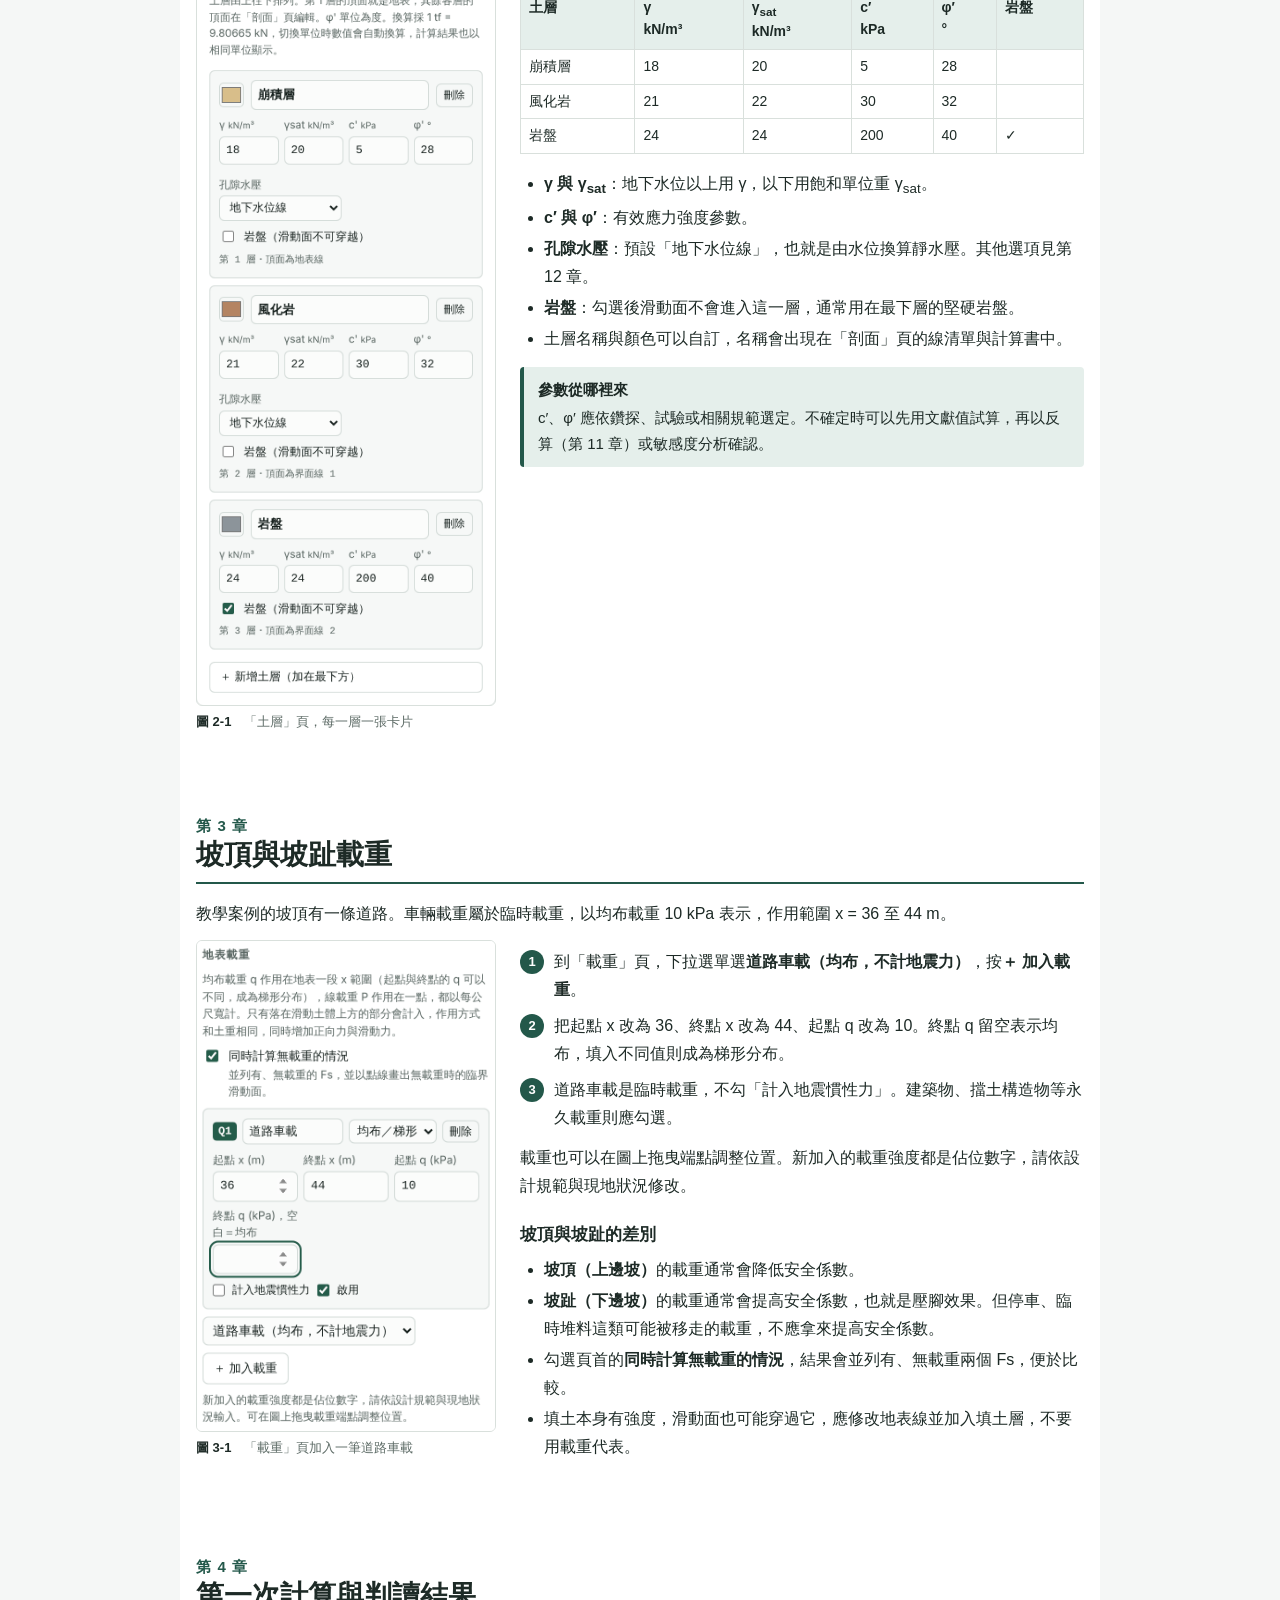
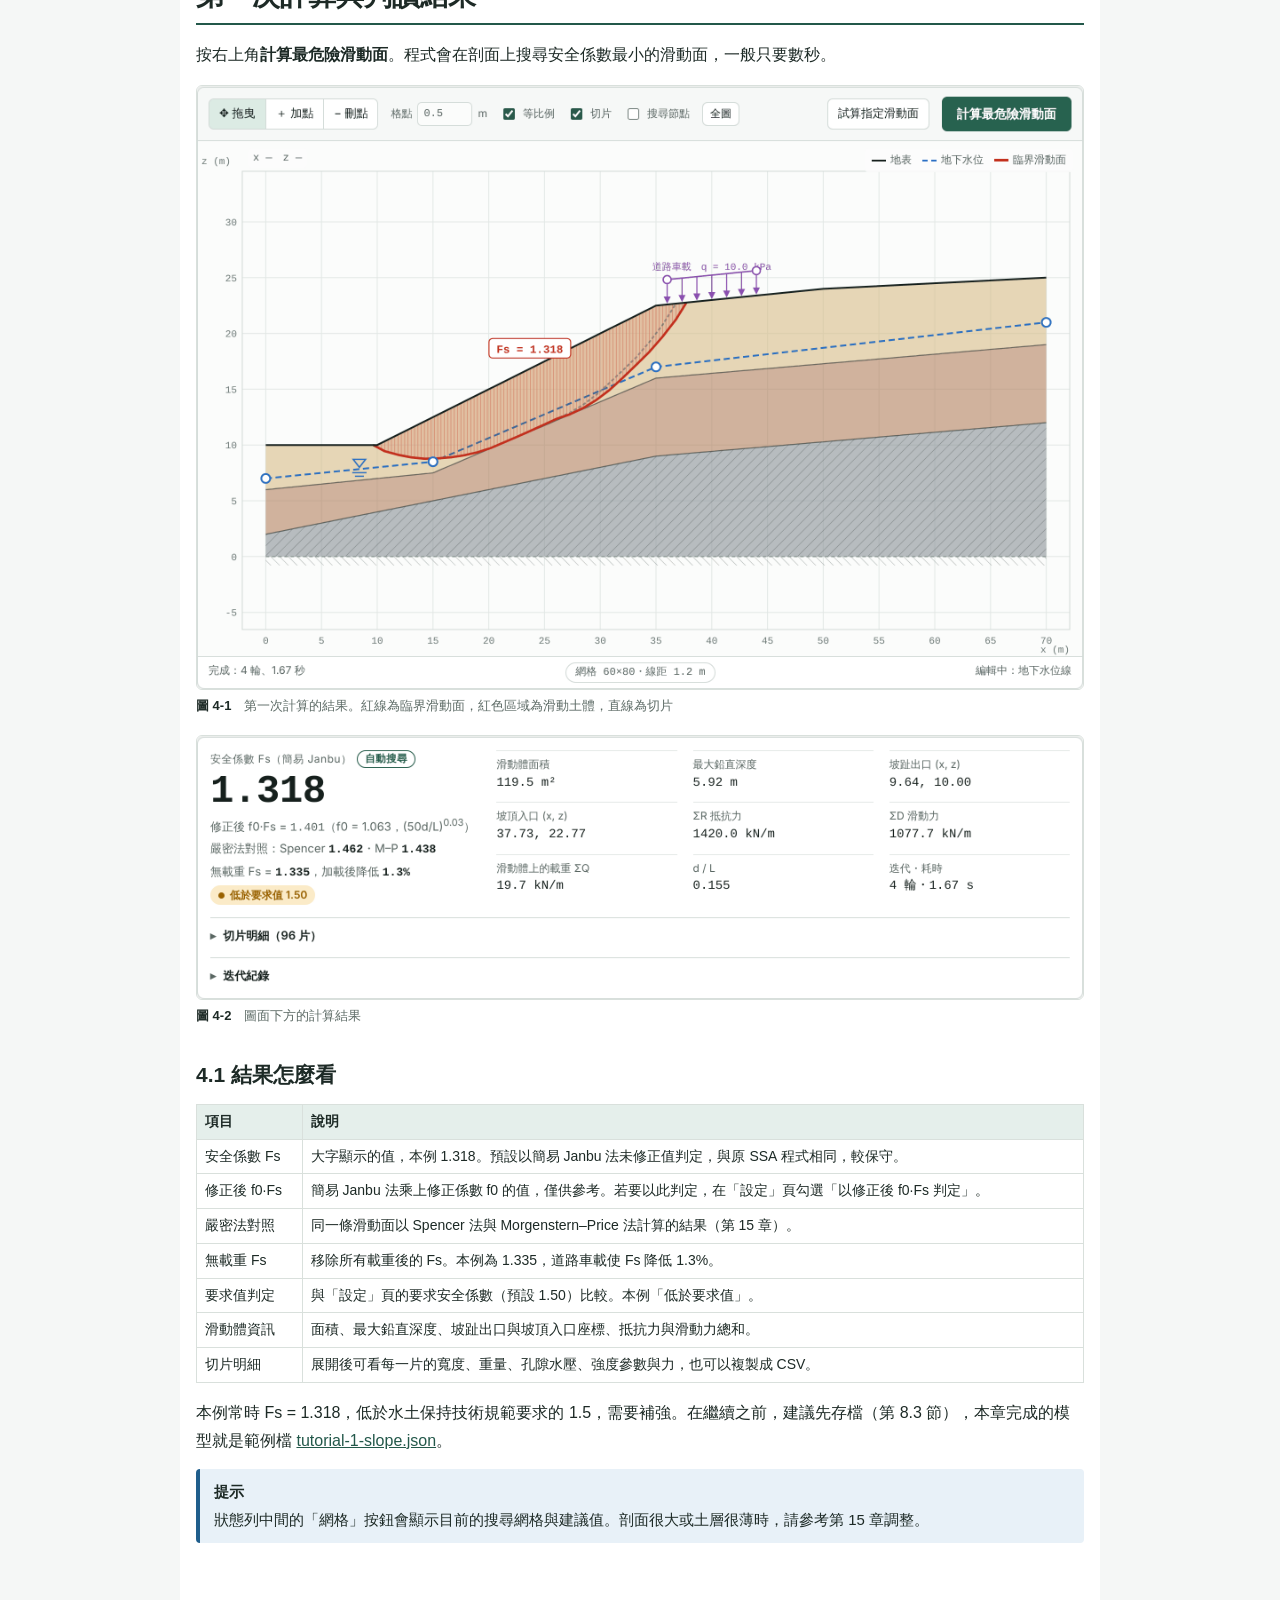
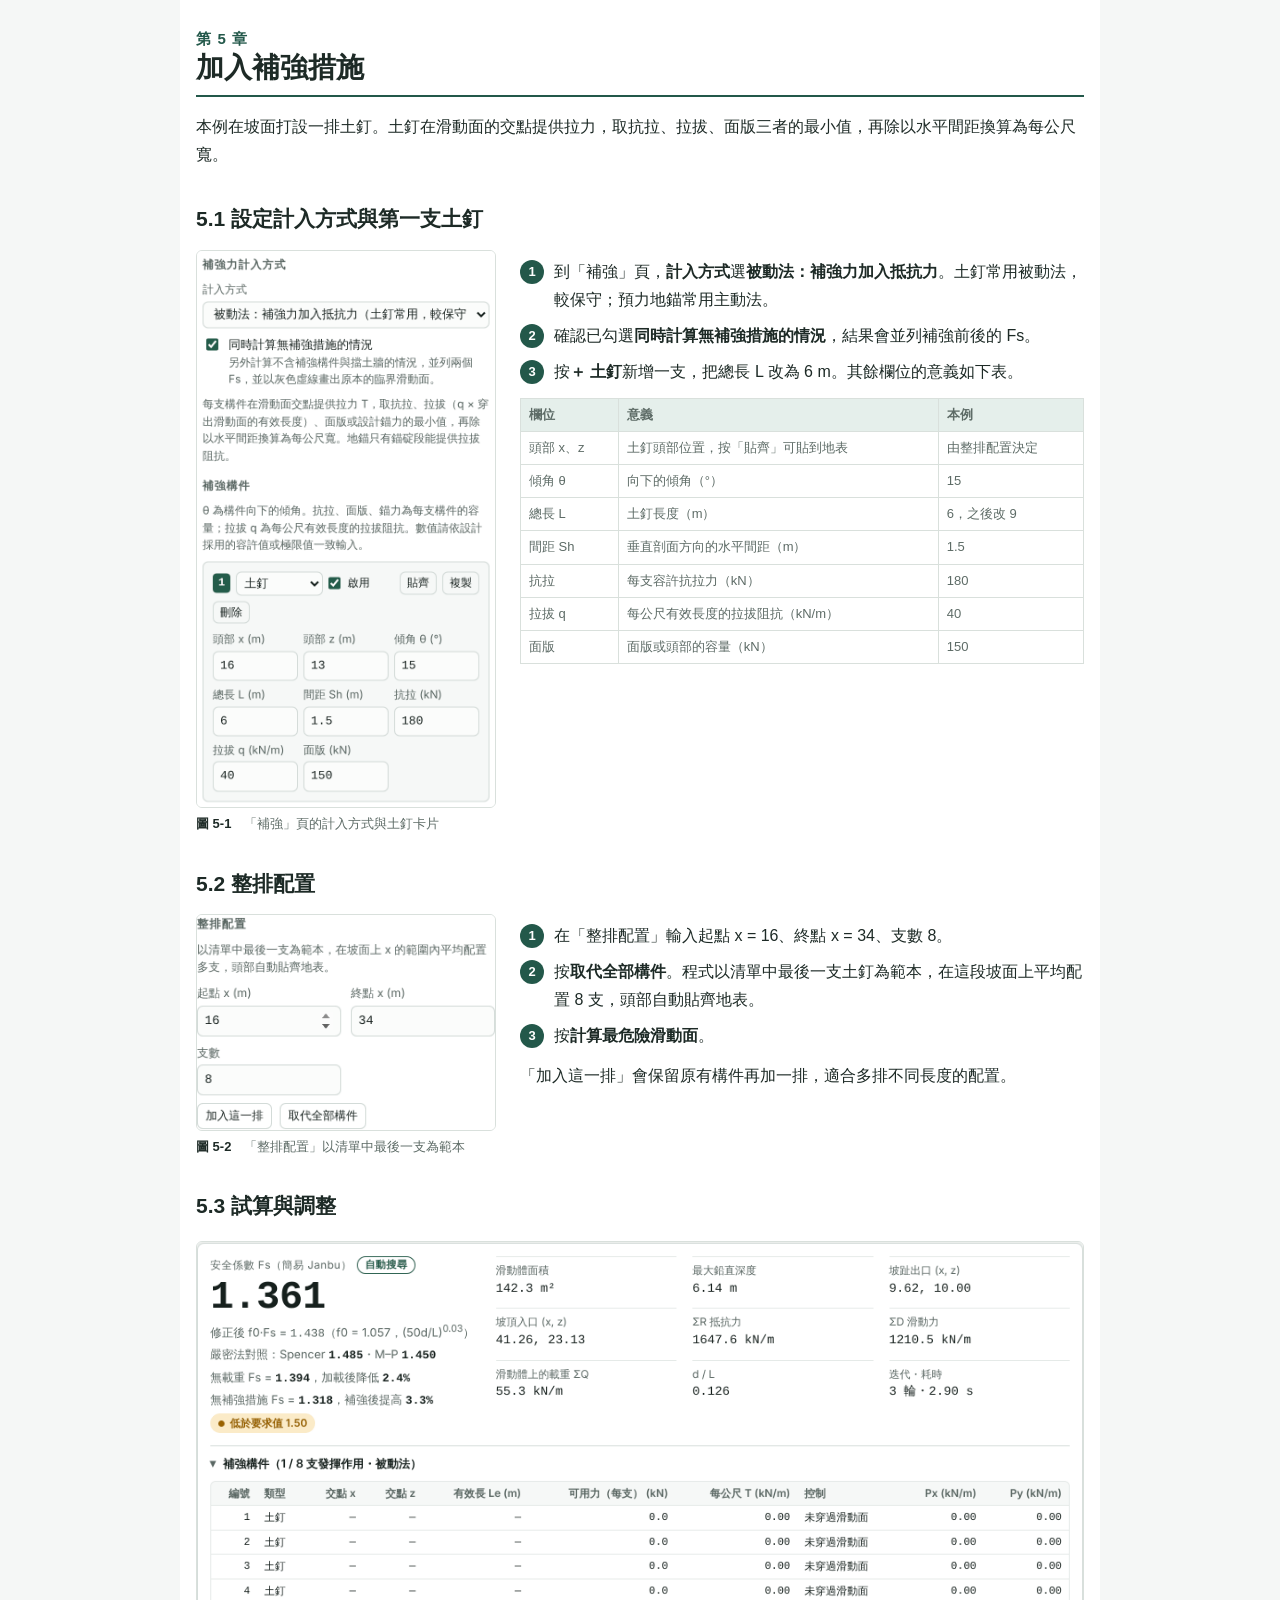
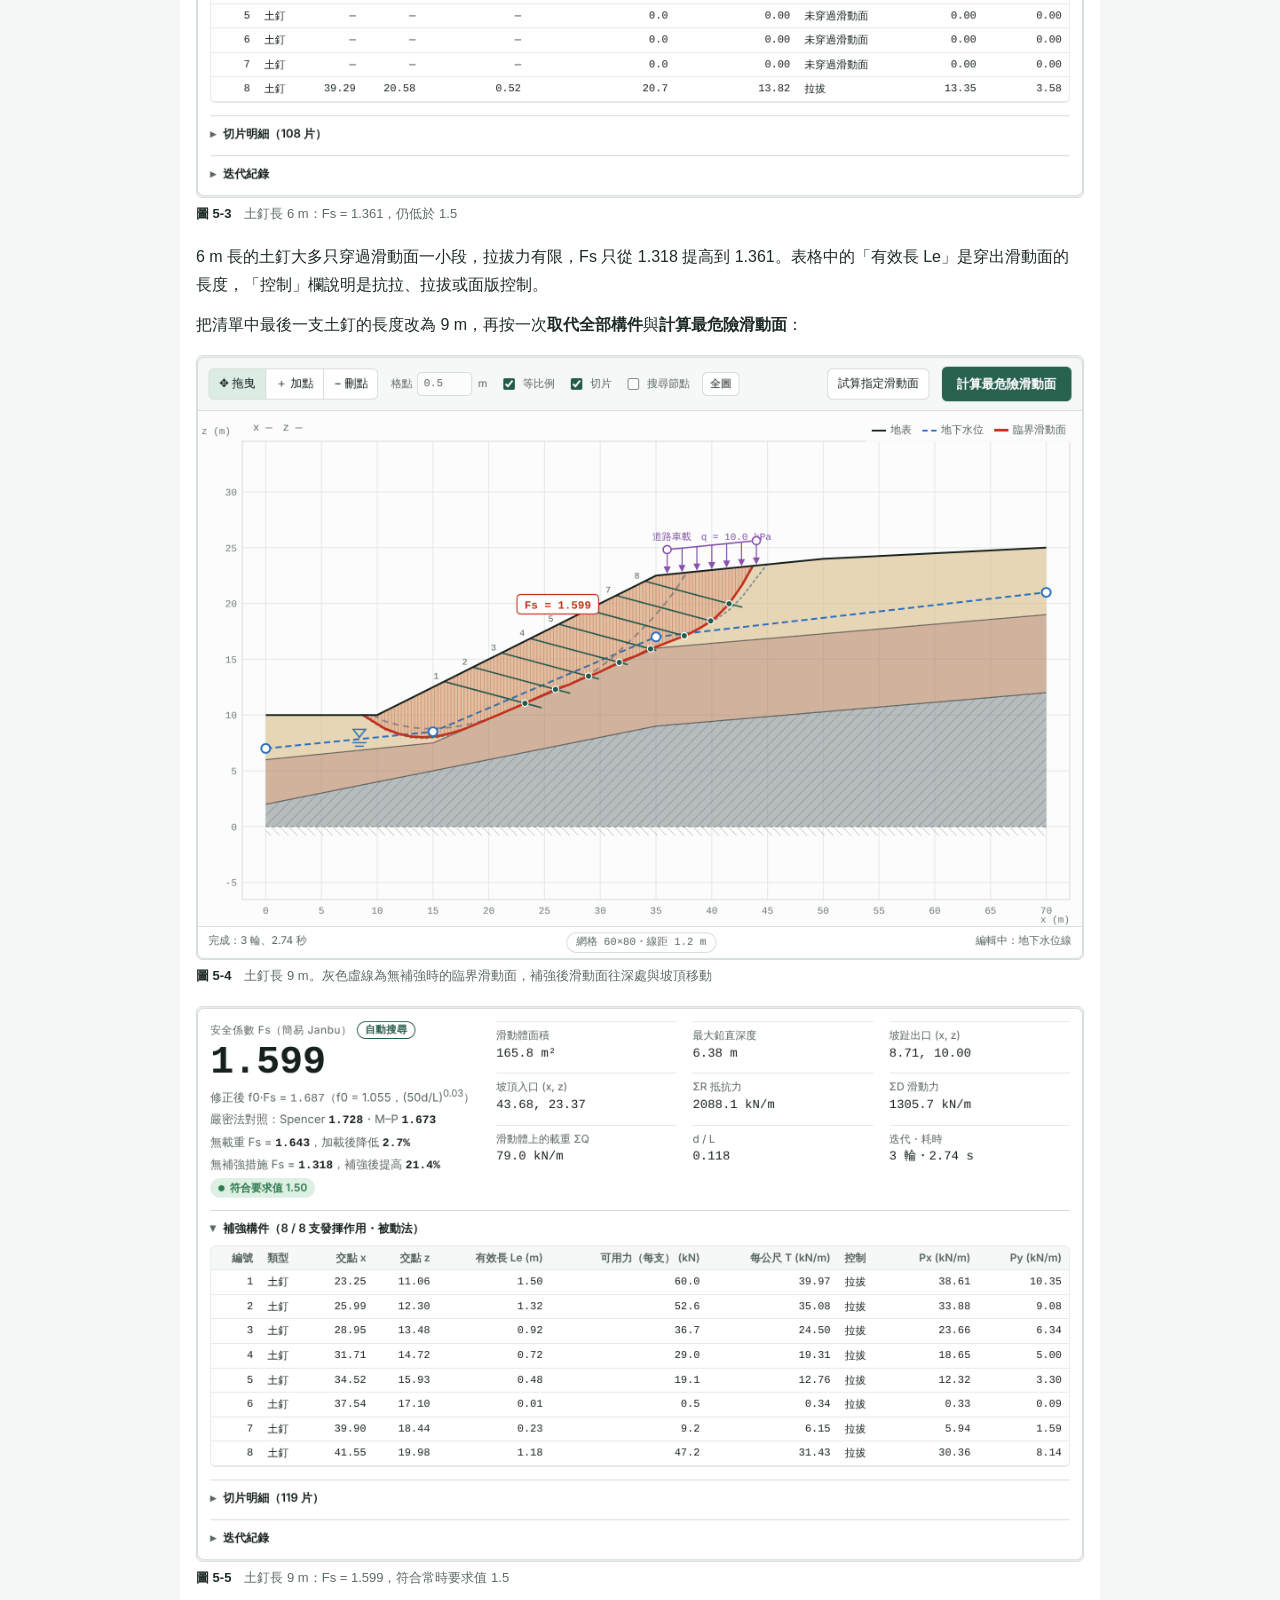
==== commit ff8ff40f: "v2.11.0：新增觀測井與 Fs 時序計算，手冊第 17 章 v2.11.0：新增觀測井與 Fs 時序計算，手冊第 17 章" ====
--- a/manual/index.html
+++ b/manual/index.html
@@ -9,7 +9,7 @@
 </head>
 <body>
 <!-- 手冊對應的程式版本：建置時會與 ../index.html 的 SSA_VERSION 比對 -->
-<div id="meta" data-ssa-version="2.10.3" data-ssa-date="2026-11-03" data-manual-version="1.1" hidden></div>
+<div id="meta" data-ssa-version="2.11.0" data-ssa-date="2026-11-25" data-manual-version="1.2" hidden></div>
 
 <header class="cover" id="cover">
   <div class="cover-top"><span class="mark">SSA</span><span class="cover-kicker">Slope Stability Analysis</span></div>
@@ -17,8 +17,8 @@
   <p class="cover-sub">從第一個邊坡到完整的檢核報告</p>
   <img class="cover-img" src="img/07-board-global.png" alt="教學案例：加入土釘與坡趾擋土牆後的臨界滑動面">
   <dl class="cover-meta">
-    <dt>對應程式版本</dt><dd><span class="v-ssa">v2.10.3</span>（<span class="v-date">2026-11-03</span>）</dd>
-    <dt>手冊版本</dt><dd><span class="v-man">1.1</span></dd>
+    <dt>對應程式版本</dt><dd><span class="v-ssa">v2.11.0</span>（<span class="v-date">2026-11-25</span>）</dd>
+    <dt>手冊版本</dt><dd><span class="v-man">1.2</span></dd>
     <dt>開發者</dt><dd>陳振宇</dd>
     <dt>聯絡信箱</dt><dd><a href="mailto:cychen59@gmail.com">cychen59@gmail.com</a></dd>
     <dt>程式網址</dt><dd><a href="https://cychen59.github.io/ssa-slope-stability/">cychen59.github.io/ssa-slope-stability</a></dd>
@@ -53,7 +53,7 @@
 <tr><td>6</td><td>常時、暴雨、地震三種情境檢核</td><td>tutorial-2-nails.json</td></tr>
 <tr><td>7</td><td>擋土牆外部穩定檢核</td><td>tutorial-3-wall.json</td></tr>
 <tr><td>8</td><td>產出檢核報告與存檔</td><td>tutorial-report.docx</td></tr>
-<tr><td rowspan="8">進階</td><td>9</td><td>已知滑動面位置：控制點</td><td rowspan="8">各章以 tutorial-1-slope.json 為起點</td></tr>
+<tr><td rowspan="9">進階</td><td>9</td><td>已知滑動面位置：控制點</td><td rowspan="8">各章以 tutorial-1-slope.json 為起點</td></tr>
 <tr><td>10</td><td>指定滑動面與圓弧（比對舊報告）</td></tr>
 <tr><td>11</td><td>反算土壤參數</td></tr>
 <tr><td>12</td><td>分層水壓線與孔隙水壓比 r<sub>u</sub></td></tr>
@@ -61,6 +61,7 @@
 <tr><td>14</td><td>抑止樁、微型樁與地工合成材</td></tr>
 <tr><td>15</td><td>計算方法與搜尋設定</td></tr>
 <tr><td>16</td><td>單位、存檔、驗證報告與版本</td></tr>
+<tr><td>17</td><td>觀測井水位與 Fs 時序</td><td>tutorial-4-wells.json</td></tr>
 </tbody>
 </table>
 
@@ -71,6 +72,7 @@
 <li>土釘、地錨、抑止樁、微型樁、地工合成材等補強構件。</li>
 <li>重力式、懸臂式、扶壁式擋土牆，包含外部穩定檢核。</li>
 <li>常時、暴雨、地震等多個情境一次計算，依規範判定。</li>
+<li>依觀測井的水位紀錄逐時計算安全係數（Fs 時序）。</li>
 <li>Word 或 PDF 格式的計算書。</li>
 </ul>
 
@@ -89,7 +91,7 @@
 <thead><tr><th>編號</th><th>區域</th><th>用途</th></tr></thead>
 <tbody>
 <tr><td>1</td><td>頂端按鈕</td><td>復原上一步（Ctrl+Z）、載入範例、本使用手冊、原理與公式、語言切換。</td></tr>
-<tr><td>2</td><td>分頁</td><td>剖面、土層、載重、補強、擋土牆、設定、檢核、說明。輸入資料大致依這個順序。</td></tr>
+<tr><td>2</td><td>分頁</td><td>剖面、土層、載重、補強、擋土牆、設定、檢核、時序、說明。輸入資料大致依這個順序。</td></tr>
 <tr><td>3</td><td>工具列</td><td>在圖上拖曳、加點、刪點，格點間距，顯示切片或搜尋節點，全圖顯示。</td></tr>
 <tr><td>4</td><td>剖面圖</td><td>即時顯示地形、土層、水位、載重、補強與滑動面，可以直接用滑鼠編輯。</td></tr>
 <tr><td>5</td><td>計算按鈕</td><td>「計算最危險滑動面」做自動搜尋；「試算指定滑動面」只算你指定的那一條。</td></tr>
@@ -730,14 +732,95 @@
 <li><b>JSON 模型檔</b>：「設定」頁的「儲存模型」與「匯入模型…」，包含所有輸入與設定（第 8.3 節）。</li>
 <li><b>CSV</b>：地形可由 CSV 匯入（第 1.2 節）；切片明細與多情境總表可以複製為 CSV。</li>
 <li><b>計算書</b>：Word 或 PDF（第 8 章）。</li>
+<li><b>觀測井時序</b>：水位與雨量以 CSV 匯入，隨 JSON 模型檔一起存檔；Fs 時序可以下載 CSV 與 SVG 圖檔（第 17 章）。</li>
 <li><b>復原</b>：Ctrl+Z 或左上角「復原」可以回到上一步。</li>
 </ul>
 <h3>16.3 驗證報告</h3>
 <figure class="mid"><img src="img/16-verify.png" alt="驗證報告"><figcaption>「說明」頁執行驗證報告的結果</figcaption></figure>
-<p>「說明」頁的<b>執行驗證</b>會以目前版本的計算核心，在您的瀏覽器中重算全部驗證考題，包含閉合解、Fredlund and Krahn、ACADS 標準題、坡外積水與張力裂縫、分層水壓、補強構件、鋼管杭計算例與擋土牆外部穩定，列出參考值、本工具的結果、差異與是否通過，約需 3 分鐘。結果可以下載 Word 或列印為 PDF，作為送審時的程式驗證文件。v2.10.3 共 146 項檢核全部通過。</p>
+<p>「說明」頁的<b>執行驗證</b>會以目前版本的計算核心，在您的瀏覽器中重算全部驗證考題，包含閉合解、Fredlund and Krahn、ACADS 標準題、坡外積水與張力裂縫、分層水壓、補強構件、鋼管杭計算例與擋土牆外部穩定，列出參考值、本工具的結果、差異與是否通過，約需 3 分鐘。結果可以下載 Word 或列印為 PDF，作為送審時的程式驗證文件。v2.11.0 共 146 項檢核全部通過。</p>
 <h3>16.4 版本與語言</h3>
 <p>網頁標題旁、計算書與存檔都標示程式版本號。「說明」頁的版本紀錄列出各版的修改內容。本手冊封面註明對應的程式版本，程式有功能更新時，手冊也會同步修訂。</p>
 <p>右上角可以切換中文、English、日本語，計算書也會以目前的語言產生。本手冊另有<a href="en/">英文版</a>與<a href="ja/">日文版</a>。</p>
+</section>
+
+<section class="chap" id="c17">
+<h2><span class="cn">第 17 章</span>觀測井水位與 Fs 時序</h2>
+<div class="when"><p class="when-h">什麼時候用</p>
+<ul>
+<li>邊坡設有地下水位觀測井與雨量站，想知道每一場降雨期間安全係數怎麼變化，哪幾場雨讓 Fs 低於要求值、持續多久。</li>
+<li>規劃預警時，需要知道水位升到多高時 Fs 會降到要求值或 1.0，作為訂定水位或雨量門檻的依據。</li>
+</ul></div>
+<p>本章以第 4 章的模型為起點，載入程式內建的虛擬示範資料操作一次。完成的模型為 <a href="examples/tutorial-4-wells.json">tutorial-4-wells.json</a>（含時序資料），時序資料另存為 <a href="examples/wells-demo.csv">wells-demo.csv</a>。</p>
+<h3>17.1 各時刻的地下水位線</h3>
+<p>觀測井只量到幾個點的水位，計算時需要整條地下水位線。SSA 以「剖面」頁的地下水位線為基準形狀，讓水位線在每口井處通過該時刻的觀測水位。</p>
+<p>z<sub>w</sub>(x, t) = z<sub>w0</sub>(x) + Δh(x, t)，Δh<sub>i</sub>(t) = h<sub>i</sub>(t) − z<sub>w0</sub>(x<sub>i</sub>)</p>
+<p>其中 z<sub>w0</sub> 為剖面水位線，h<sub>i</sub>(t) 為第 i 口井在時刻 t 的水位。Δh 在兩井之間線性內插，最外側的井以外維持該井的值，升高後高於地表的部分取地表。有分層水壓線時（第 12 章），水壓線也依同樣的 Δh 升降。</p>
+<div class="note tip"><b>剖面水位線怎麼畫</b>基準形狀決定井與井之間以及井以外的水位形狀，建議依地形與鑽孔資料畫成平時的水位。井愈多、位置愈靠近可能的滑動面，內插的水位線愈可靠。</div>
+<h3>17.2 設定觀測井</h3>
+<div class="fig-row">
+<figure class="side"><img src="img/17-wells.png" alt="觀測井"><figcaption>「時序」頁的觀測井</figcaption></figure>
+<div>
+<ol class="steps">
+<li>確認「剖面」頁已有地下水位線。</li>
+<li>到「時序」頁按<b>＋ 新增觀測井</b>，輸入井名與位置 x。匯入 CSV 時，標題與井名相同的欄位會自動對應，沒有對應的欄位會自動新增觀測井。</li>
+<li><b>資料型式</b>選「水位高程」時，紀錄值就是水位高程；選「水位深度」時，紀錄值為自地表往下量的深度，程式以井位的地表高程換算。</li>
+<li>卡片下方列出井位的地表高程、剖面水位、資料筆數與水位範圍。水位高於地表時會出現提醒，通常是資料型式選錯或井位不對。</li>
+</ol>
+<p>剖面圖上以直線標出井的位置。取消勾選<b>啟用</b>的井不參與計算。</p>
+</div>
+</div>
+<h3>17.3 匯入水位與雨量</h3>
+<div class="fig-row">
+<figure class="side"><img src="img/17-records.png" alt="水位與雨量時序"><figcaption>匯入時序資料</figcaption></figure>
+<div>
+<p>時序資料以 CSV 匯入。第一列為標題，第一欄為時間，其餘各欄以井名為標題；標題含「雨」或 rain 的欄位視為雨量 (mm)，沒有雨量也可以。</p>
+<pre class="code">時間,雨量(mm),W1,W2
+2024-05-01 00:00,0,13.91,16.57
+2024-05-01 01:00,0,13.92,16.57
+…</pre>
+<ul>
+<li>時間可寫成 2024-07-24 13:00、2024/7/24 13:00 或 2024-07-24T13:00，也可以是以小時為單位的數字。</li>
+<li>間隔不必固定。缺漏的水位以前後資料線性內插，缺漏的雨量視為 0。</li>
+<li>匯入後下方顯示筆數、起訖時間、間隔與累計雨量。時序資料隨 JSON 模型檔一起存檔。</li>
+</ul>
+<p>按<b>載入虛擬示範資料</b>會在目前的剖面上設兩口井，並產生 2024 年 5 月至 10 月的逐時資料，包含午後雷陣雨、兩場梅雨鋒面與兩場颱風，水位以線性水庫模式由雨量推算。這是練習用的虛擬資料，不是實測值。</p>
+</div>
+</div>
+<h3>17.4 計算 Fs 時序</h3>
+<div class="fig-row">
+<figure class="side"><img src="img/17-run.png" alt="Fs 時序計算"><figcaption>計算設定與結果摘要</figcaption></figure>
+<div>
+<p>每個時刻都做完整搜尋太費時，SSA 分三步計算。</p>
+<ol class="steps">
+<li>在幾個關鍵時刻做完整搜尋，取得候選滑動面。關鍵時刻為水位最低的時刻，以及彼此相隔至少 72 小時的幾次水位高峰。</li>
+<li>其餘時刻以所有候選滑動面計算 Fs，取最小值。</li>
+<li>在 Fs 最低的時刻再做一次完整搜尋。找到更危險的滑動面時，加入候選並重算，直到 Fs 最低的時刻已經搜尋過為止。</li>
+</ol>
+<p>各井的升降量另依<b>升降量捨入</b>（預設 0.05 m）分組，升降量相同的時刻只算一次。示範資料的 4416 個時刻分成 312 組，約 5 秒完成。</p>
+</div>
+</div>
+<table class="plain">
+<thead><tr><th>設定</th><th>說明</th></tr></thead>
+<tbody>
+<tr><td>計算時間間隔</td><td>原始資料，或合併為 1、3、6、12、24 小時。合併時水位取區間內的最高值，雨量取累計值，時間標在區間結束。</td></tr>
+<tr><td>升降量捨入</td><td>分組的級距。改小則組數變多，水位線更貼近觀測值。</td></tr>
+<tr><td>計算方式</td><td>「關鍵時刻搜尋」為上述做法；「每組都完整搜尋」對每一組做完整搜尋，最嚴謹但費時，可以用來檢查。</td></tr>
+<tr><td>關鍵時刻數</td><td>完整搜尋的次數，預設 4，即水位最低 1 次與水位高峰 3 次。降雨事件多、滑動面位置隨水位改變時可以加大。</td></tr>
+<tr><td>要求安全係數</td><td>用來統計低於要求值的時數，預設 1.2（水土保持技術規範的暴雨情境）。</td></tr>
+</tbody>
+</table>
+<p>計算方法、震度與搜尋設定沿用「設定」頁。以示範資料比較兩種計算方式，兩者的最小 Fs 都是 1.021，發生在同一時刻；各時刻的 Fs 相差不到 0.5%（關鍵時刻搜尋略高），費時則由 298 秒減為約 6 秒。</p>
+<h3>17.5 判讀結果</h3>
+<figure class="wide"><img src="img/17-series.png" alt="Fs 時序圖"><figcaption>雨量、觀測井水位與 Fs 時序（虛擬示範資料）</figcaption></figure>
+<p>結果顯示在剖面圖下方，由上而下為雨量、各井水位與 Fs。水位圖的點線為井位的地表高程，Fs 圖的兩條虛線為要求值與 1.0。左側「時序」頁另列摘要。本例最小 Fs = 1.021，發生在第一場颱風的 2024-07-25 17:00，此時 W1 比剖面水位高 2.30 m。Fs 低於 1.2 共 2.9 天，分屬兩場颱風，沒有低於 1.0 的時段。</p>
+<figure class="wide"><img src="img/17-board.png" alt="最小 Fs 時刻的水位線與滑動面"><figcaption>最小 Fs 時刻的地下水位線（實線）與控制滑動面（橘色虛線），藍色虛線為剖面水位線</figcaption></figure>
+<ul>
+<li>拖曳圖下方的<b>時間軸</b>、按 ◀ ▶ 或直接點圖，可以逐時檢視。剖面圖同步顯示該時刻的地下水位線、各井水位與控制滑動面，左上角標出時間與 Fs。按<b>跳到最小 Fs</b> 回到最危險的時刻。</li>
+<li>「候選滑動面」列出每一條候選滑動面的搜尋時刻與控制的時刻數，可以看出低水位與高水位時的滑動面是否不同。</li>
+<li><b>下載結果 (CSV)</b> 包含每個時刻的雨量、各井水位與升降量、Fs 與控制滑動面的編號；<b>下載圖檔 (SVG)</b> 可以直接放進報告。</li>
+</ul>
+<div class="note warn"><b>使用限制</b>孔隙水壓以各時刻的水位線換算靜水壓，不含暫態滲流產生的超額孔隙水壓，也不考慮入滲造成的非飽和區吸力變化。井與井之間的水位是內插值，井太少或離滑動面太遠時，結果可能偏離實際。井的篩管若位於受壓含水層，宜改以水壓線表示該層的水壓（第 12 章）。</div>
+<div class="note tip"><b>訂定門檻</b>從結果 CSV 可以找出 Fs 降到要求值或 1.0 時各井的水位，作為水位警戒值的參考；搭配雨量欄也可以檢視累積雨量與 Fs 的關係。</div>
 </section>
 
 <!-- ================================================================ -->
@@ -781,6 +864,8 @@
 <tr><td><a href="examples/tutorial-1-slope.json">tutorial-1-slope.json</a></td><td>剖面、土層參數與道路車載，無補強</td><td>第 4 章，進階各章的起點</td></tr>
 <tr><td><a href="examples/tutorial-2-nails.json">tutorial-2-nails.json</a></td><td>加入 8 支 9 m 土釘與三個情境</td><td>第 5、6 章</td></tr>
 <tr><td><a href="examples/tutorial-3-wall.json">tutorial-3-wall.json</a></td><td>再加入坡趾重力式擋土牆</td><td>第 7、8 章</td></tr>
+<tr><td><a href="examples/tutorial-4-wells.json">tutorial-4-wells.json</a></td><td>第 4 章的模型加上兩口觀測井與虛擬示範時序</td><td>第 17 章</td></tr>
+<tr><td><a href="examples/wells-demo.csv">wells-demo.csv</a></td><td>虛擬示範的逐時雨量與井水位</td><td>第 17 章</td></tr>
 <tr><td><a href="examples/tutorial-report.docx">tutorial-report.docx</a>、<a href="examples/tutorial-report.pdf">.pdf</a></td><td>教學案例的計算書</td><td>第 8 章</td></tr>
 </tbody>
 </table>
@@ -808,7 +893,7 @@
 </section>
 
 </main>
-<footer class="docfoot screen-only"><p>SSA 邊坡穩定分析 使用手冊 <span class="v-man">1.1</span>・對應程式 <span class="v-ssa">v2.10.3</span>・陳振宇 <a href="mailto:cychen59@gmail.com">cychen59@gmail.com</a></p></footer>
+<footer class="docfoot screen-only"><p>SSA 邊坡穩定分析 使用手冊 <span class="v-man">1.2</span>・對應程式 <span class="v-ssa">v2.11.0</span>・陳振宇 <a href="mailto:cychen59@gmail.com">cychen59@gmail.com</a></p></footer>
 <script src="manual.js"></script>
 </body>
 </html>
